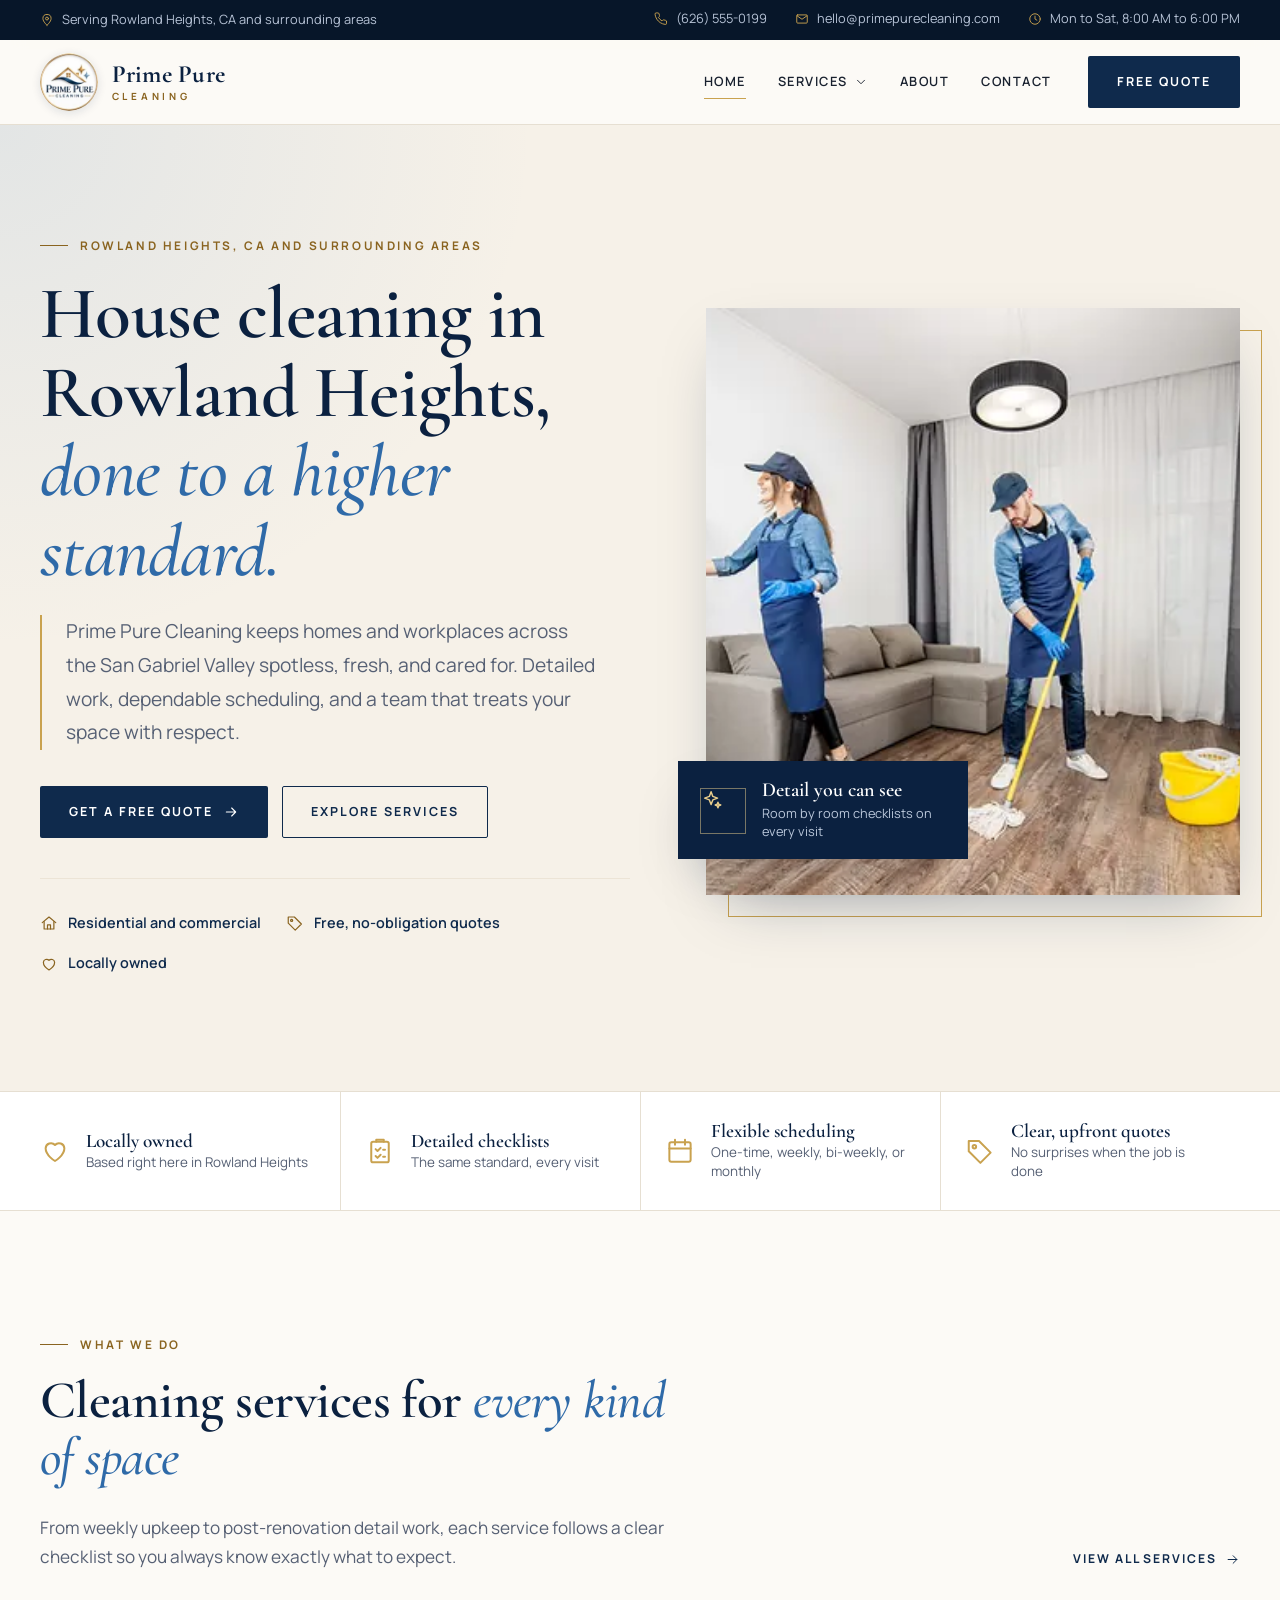
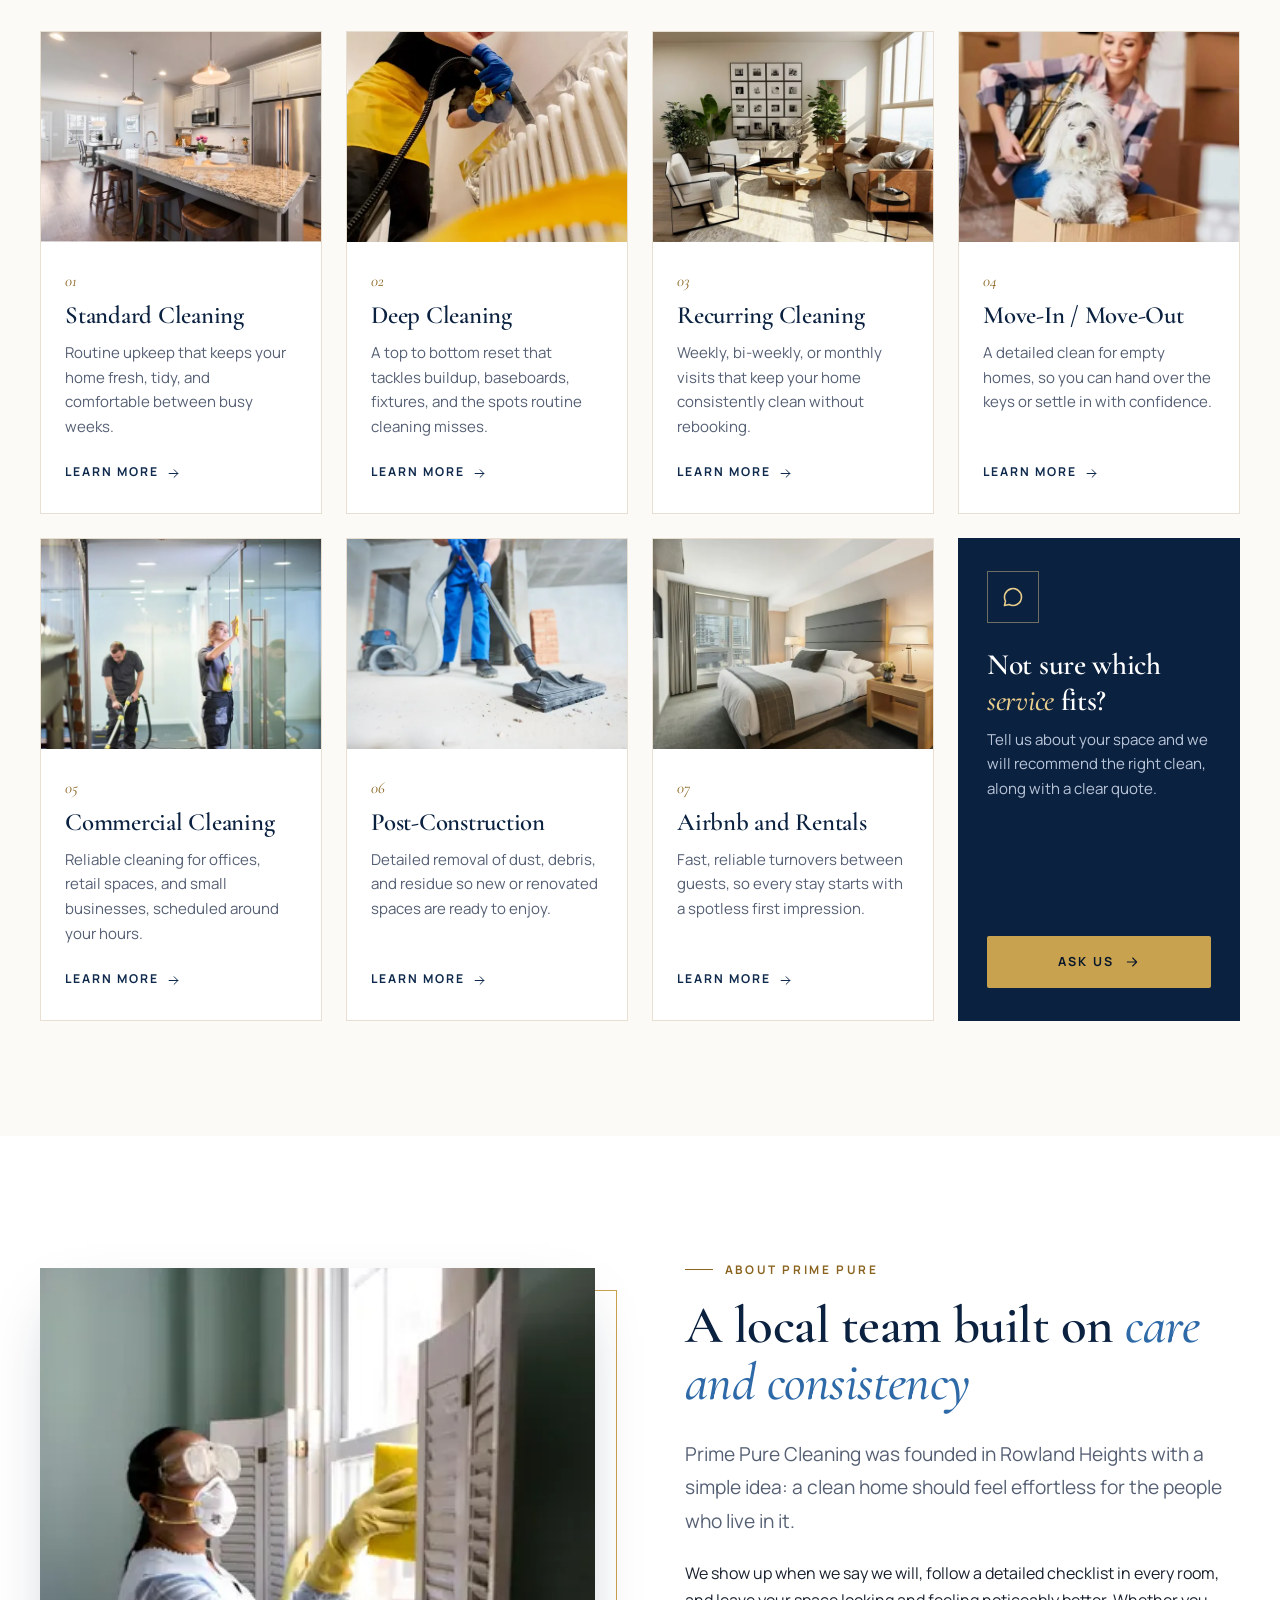
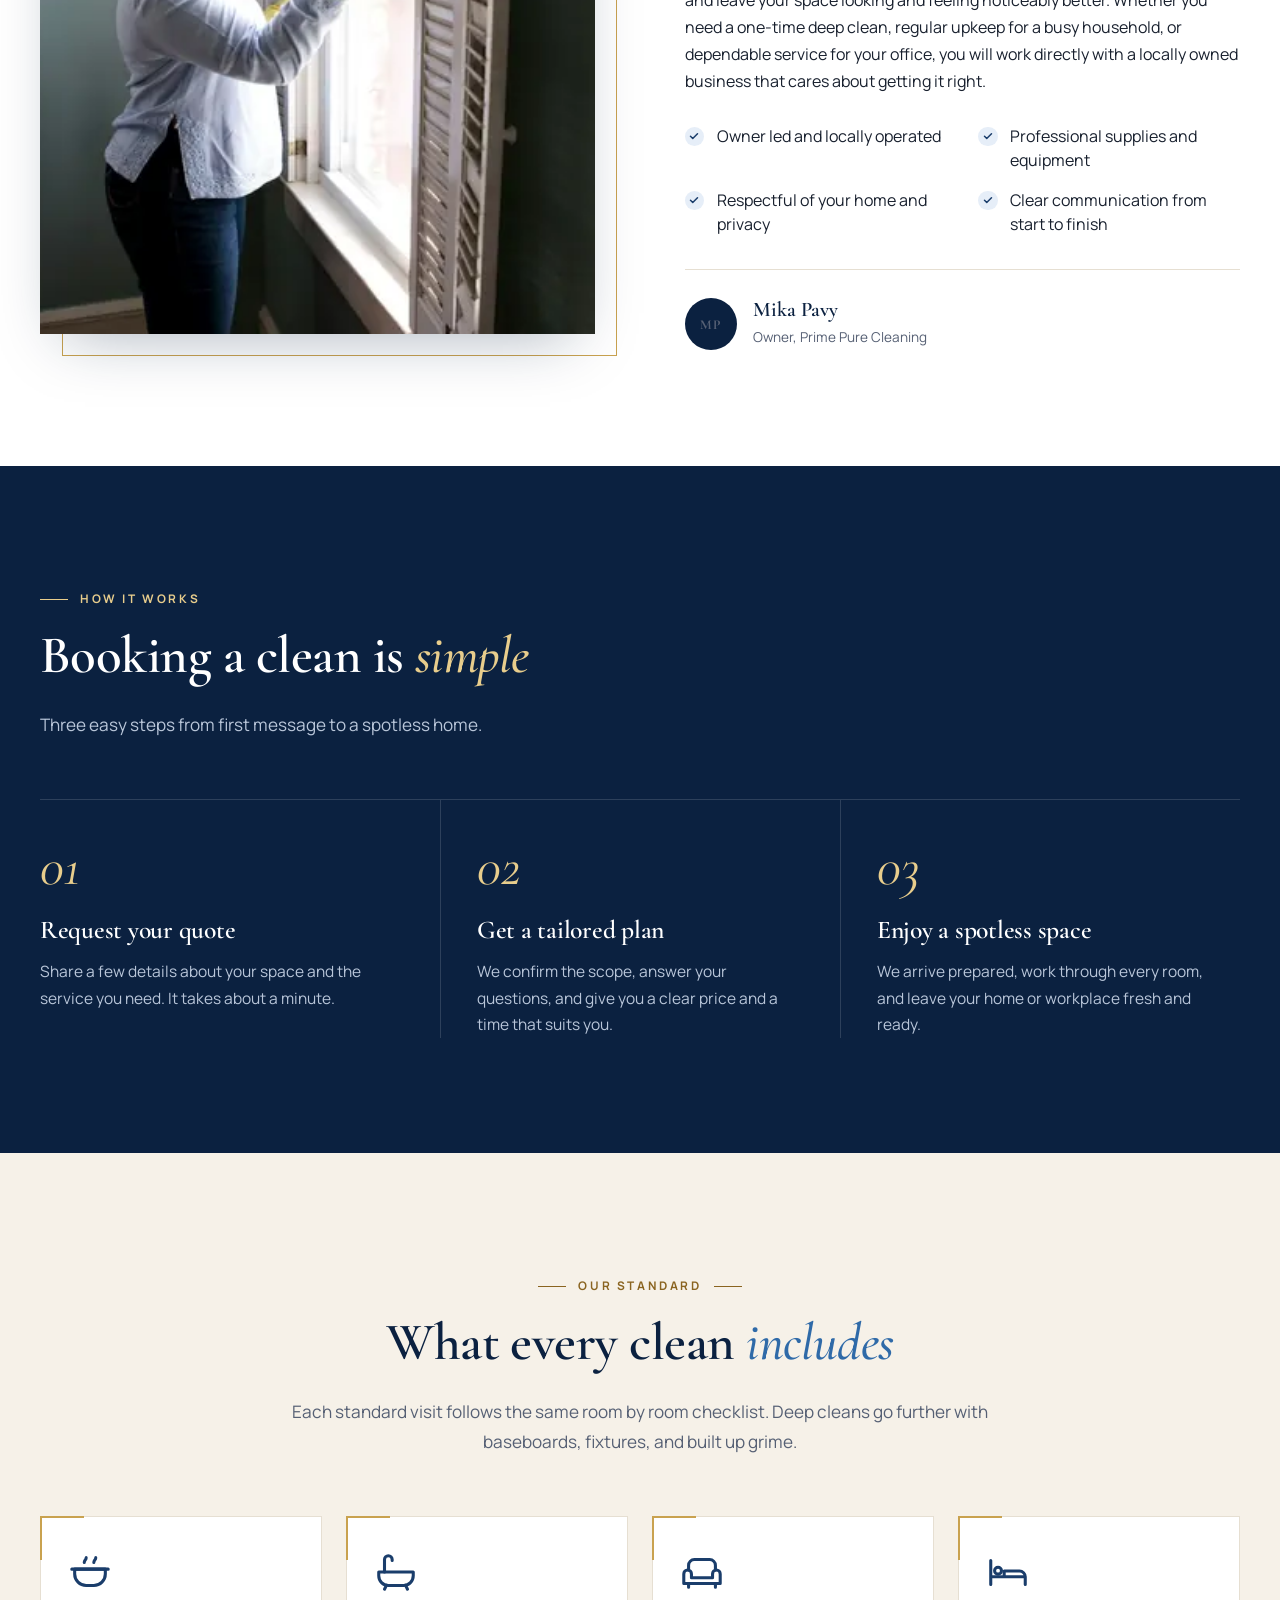
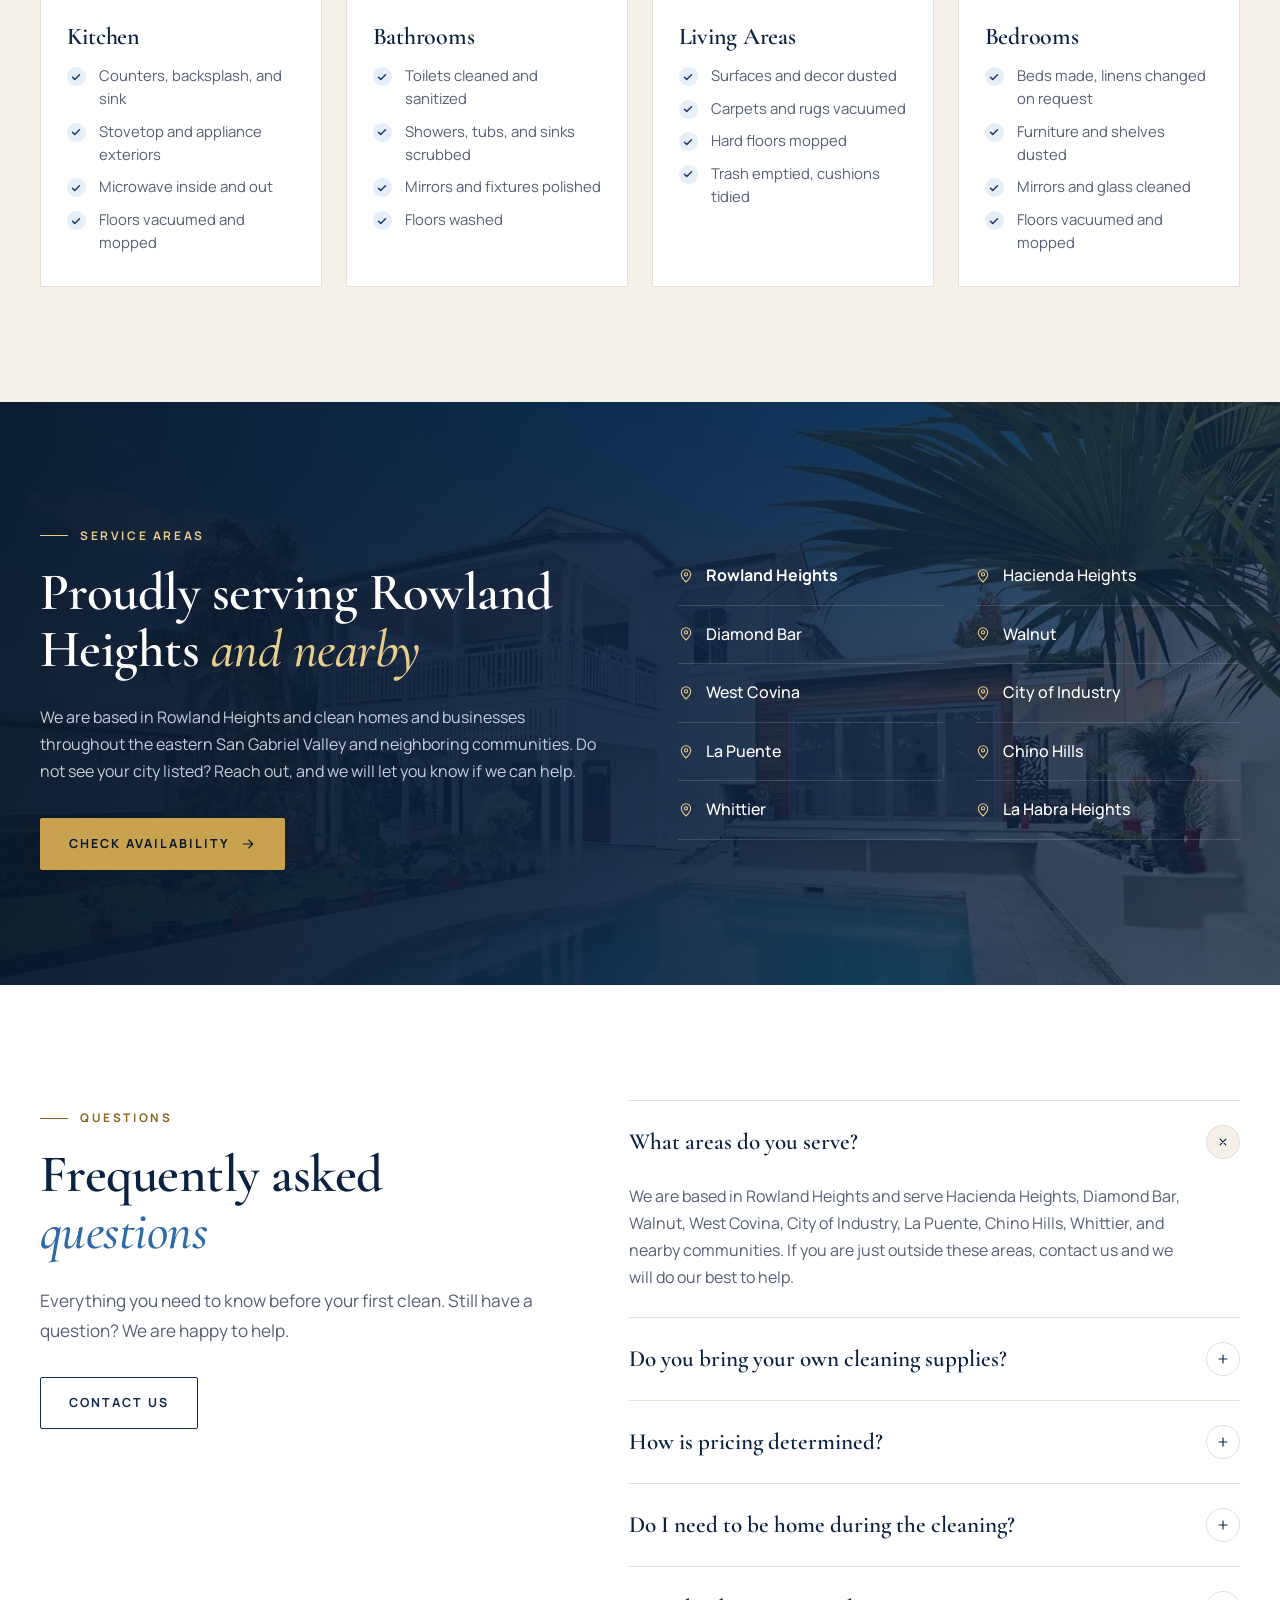
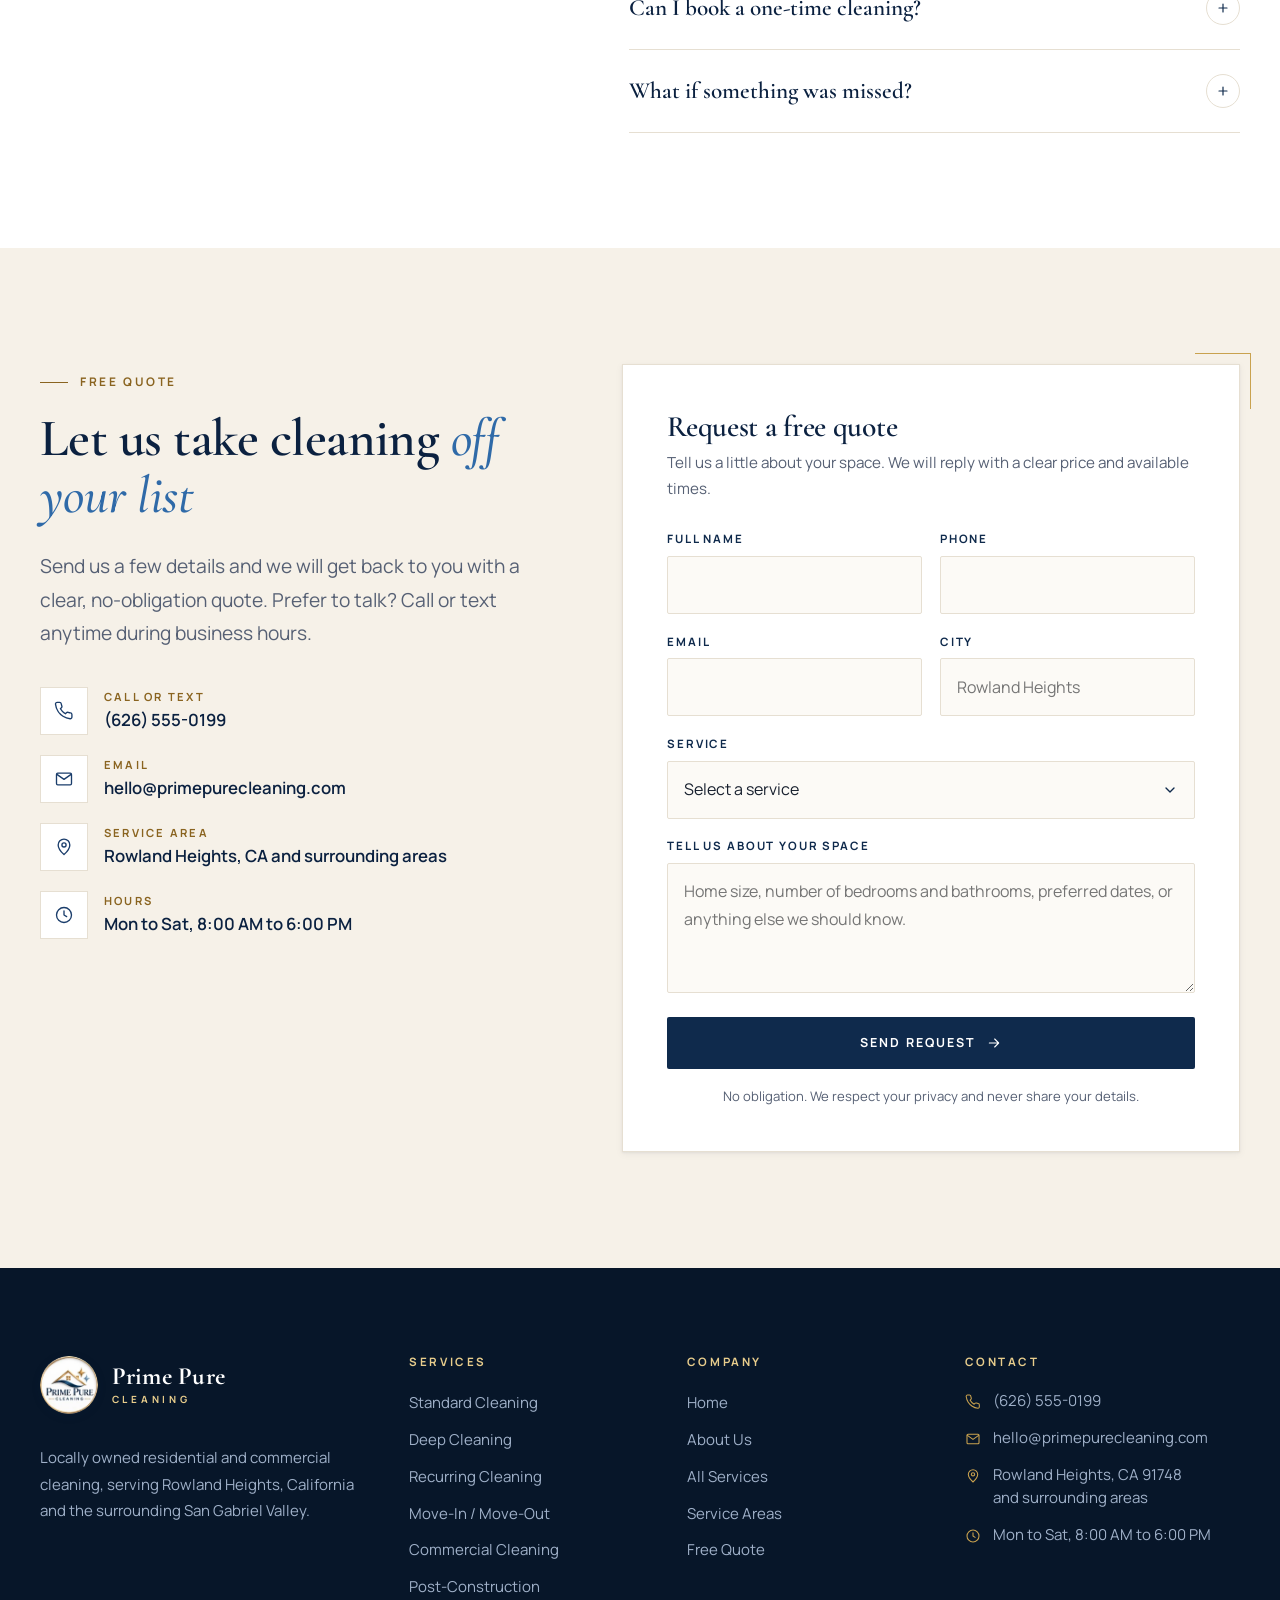
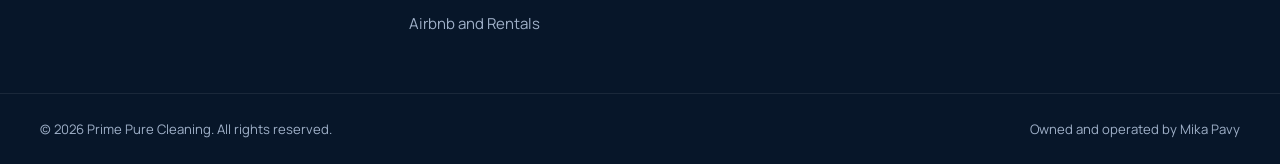
==== index.html @ 5509decd "Prime Pure Cleaning website Co-authored-by: Cursor <cursoragent@cursor.com>" ====
<!doctype html>
<html lang="en-US">
<head>
<meta charset="utf-8">
<meta name="viewport" content="width=device-width, initial-scale=1, viewport-fit=cover">
<title>Prime Pure Cleaning | House Cleaning in Rowland Heights, CA</title>
<meta name="description" content="Professional house and commercial cleaning in Rowland Heights, CA and nearby. Standard, deep, recurring, move-out, post-construction, and Airbnb cleaning. Free quotes.">
<meta name="robots" content="index, follow">
<link rel="canonical" href="https://primepurecleaning.com/">
<meta name="author" content="Prime Pure Cleaning">
<meta name="theme-color" content="#0b2140">
<meta name="format-detection" content="telephone=yes">
<meta name="geo.region" content="US-CA">
<meta name="geo.placename" content="Rowland Heights">
<meta name="geo.position" content="33.9761;-117.9053">
<meta name="ICBM" content="33.9761, -117.9053">
<meta property="og:type" content="website">
<meta property="og:site_name" content="Prime Pure Cleaning">
<meta property="og:locale" content="en_US">
<meta property="og:title" content="Prime Pure Cleaning | House Cleaning in Rowland Heights, CA">
<meta property="og:description" content="Professional house and commercial cleaning in Rowland Heights, CA and nearby. Standard, deep, recurring, move-out, post-construction, and Airbnb cleaning. Free quotes.">
<meta property="og:url" content="https://primepurecleaning.com/">
<meta property="og:image" content="https://primepurecleaning.com/assets/img/og-image.jpg">
<meta property="og:image:width" content="1200">
<meta property="og:image:height" content="630">
<meta property="og:image:alt" content="Prime Pure Cleaning logo, serving Rowland Heights, California">
<meta name="twitter:card" content="summary_large_image">
<meta name="twitter:title" content="Prime Pure Cleaning | House Cleaning in Rowland Heights, CA">
<meta name="twitter:description" content="Professional house and commercial cleaning in Rowland Heights, CA and nearby. Standard, deep, recurring, move-out, post-construction, and Airbnb cleaning. Free quotes.">
<meta name="twitter:image" content="https://primepurecleaning.com/assets/img/og-image.jpg">
<link rel="icon" href="/favicon.ico" sizes="48x48">
<link rel="icon" href="/favicon.svg" type="image/svg+xml">
<link rel="apple-touch-icon" href="/apple-touch-icon.png">
<link rel="manifest" href="/site.webmanifest">
<link rel="preconnect" href="https://fonts.googleapis.com">
<link rel="preconnect" href="https://fonts.gstatic.com" crossorigin>
<link rel="stylesheet" href="https://fonts.googleapis.com/css2?family=Cormorant+Garamond:ital,wght@0,500;0,600;0,700;1,500;1,600&family=Manrope:wght@400;500;600;700&display=swap">
<link rel="stylesheet" href="/assets/css/styles.css?v=1">
<link rel="preload" as="image" type="image/webp" imagesrcset="/assets/img/cleaning-team-living-room-640.webp 640w, /assets/img/cleaning-team-living-room-1024.webp 1024w" imagesizes="(min-width: 1024px) 540px, 100vw">
<script>document.documentElement.classList.add("js")</script>
<script type="application/ld+json">{"@context":"https://schema.org","@type":"LocalBusiness","@id":"https://primepurecleaning.com/#business","name":"Prime Pure Cleaning","description":"Residential and commercial cleaning company serving Rowland Heights, California and the surrounding San Gabriel Valley.","url":"https://primepurecleaning.com/","logo":"https://primepurecleaning.com/assets/img/logo-320.png","image":"https://primepurecleaning.com/assets/img/og-image.jpg","telephone":"+16265550199","email":"hello@primepurecleaning.com","priceRange":"$$","founder":{"@type":"Person","name":"Mika Pavy"},"address":{"@type":"PostalAddress","addressLocality":"Rowland Heights","addressRegion":"CA","postalCode":"91748","addressCountry":"US"},"geo":{"@type":"GeoCoordinates","latitude":33.9761,"longitude":-117.9053},"areaServed":[{"@type":"City","name":"Rowland Heights, CA"},{"@type":"City","name":"Hacienda Heights, CA"},{"@type":"City","name":"Diamond Bar, CA"},{"@type":"City","name":"Walnut, CA"},{"@type":"City","name":"West Covina, CA"},{"@type":"City","name":"City of Industry, CA"},{"@type":"City","name":"La Puente, CA"},{"@type":"City","name":"Chino Hills, CA"},{"@type":"City","name":"Whittier, CA"},{"@type":"City","name":"La Habra Heights, CA"}],"openingHoursSpecification":[{"@type":"OpeningHoursSpecification","dayOfWeek":["Monday","Tuesday","Wednesday","Thursday","Friday","Saturday"],"opens":"08:00","closes":"18:00"}],"hasOfferCatalog":{"@type":"OfferCatalog","name":"Cleaning Services","itemListElement":[{"@type":"Offer","itemOffered":{"@type":"Service","name":"Standard Cleaning","url":"https://primepurecleaning.com/services/standard-cleaning/"}},{"@type":"Offer","itemOffered":{"@type":"Service","name":"Deep Cleaning","url":"https://primepurecleaning.com/services/deep-cleaning/"}},{"@type":"Offer","itemOffered":{"@type":"Service","name":"Recurring Cleaning","url":"https://primepurecleaning.com/services/recurring-cleaning/"}},{"@type":"Offer","itemOffered":{"@type":"Service","name":"Move-In and Move-Out Cleaning","url":"https://primepurecleaning.com/services/move-in-move-out-cleaning/"}},{"@type":"Offer","itemOffered":{"@type":"Service","name":"Commercial Cleaning","url":"https://primepurecleaning.com/services/commercial-cleaning/"}},{"@type":"Offer","itemOffered":{"@type":"Service","name":"Post-Construction Cleaning","url":"https://primepurecleaning.com/services/post-construction-cleaning/"}},{"@type":"Offer","itemOffered":{"@type":"Service","name":"Airbnb and Vacation Rental Cleaning","url":"https://primepurecleaning.com/services/airbnb-vacation-rental-cleaning/"}}]}}</script>
<script type="application/ld+json">{"@context":"https://schema.org","@type":"FAQPage","mainEntity":[{"@type":"Question","name":"What areas do you serve?","acceptedAnswer":{"@type":"Answer","text":"We are based in Rowland Heights and serve Hacienda Heights, Diamond Bar, Walnut, West Covina, City of Industry, La Puente, Chino Hills, Whittier, and nearby communities. If you are just outside these areas, contact us and we will do our best to help."}},{"@type":"Question","name":"Do you bring your own cleaning supplies?","acceptedAnswer":{"@type":"Answer","text":"Yes. We arrive with professional supplies and equipment. If you would like us to use specific products in your home, just let us know."}},{"@type":"Question","name":"How is pricing determined?","acceptedAnswer":{"@type":"Answer","text":"Every space is different, so we quote based on the size of your home or business, its condition, and the service you choose. You will always receive a clear price before any work begins."}},{"@type":"Question","name":"Do I need to be home during the cleaning?","acceptedAnswer":{"@type":"Answer","text":"No. Many clients share a door code, lockbox, or spare key. We confirm when we arrive and let you know as soon as the clean is complete."}},{"@type":"Question","name":"Can I book a one-time cleaning?","acceptedAnswer":{"@type":"Answer","text":"Absolutely. Many clients start with a one-time standard or deep clean, and you can switch to a recurring plan at any time."}},{"@type":"Question","name":"What if something was missed?","acceptedAnswer":{"@type":"Answer","text":"Your satisfaction matters to us. If anything is not right, contact us within 24 hours and we will come back to take care of it."}}]}</script>
<script type="application/ld+json">{"@context":"https://schema.org","@type":"WebSite","name":"Prime Pure Cleaning","url":"https://primepurecleaning.com/"}</script>
</head>
<body>
<a class="skip-link" href="#main">Skip to content</a>
<div class="topbar">
<div class="container">
<span><svg viewBox="0 0 24 24" fill="none" stroke="currentColor" stroke-width="1.6" stroke-linecap="round" stroke-linejoin="round" aria-hidden="true" focusable="false"><path d="M12 21s-7-6.1-7-11.5a7 7 0 0 1 14 0C19 14.9 12 21 12 21z"/><circle cx="12" cy="9.5" r="2.5"/></svg>Serving Rowland Heights, CA and surrounding areas</span>
<ul>
<li><a href="tel:+16265550199"><svg viewBox="0 0 24 24" fill="none" stroke="currentColor" stroke-width="1.6" stroke-linecap="round" stroke-linejoin="round" aria-hidden="true" focusable="false"><path d="M21.5 16.4v2.9a2 2 0 0 1-2.2 2 19.6 19.6 0 0 1-8.5-3 19.3 19.3 0 0 1-6-6A19.6 19.6 0 0 1 1.8 3.8 2 2 0 0 1 3.8 1.6h2.9a2 2 0 0 1 2 1.7c.1.9.4 1.8.7 2.7a2 2 0 0 1-.5 2.1L7.7 9.3a16 16 0 0 0 6 6l1.2-1.2a2 2 0 0 1 2.1-.5c.9.3 1.8.6 2.7.7a2 2 0 0 1 1.8 2.1z"/></svg>(626) 555-0199</a></li>
<li><a href="mailto:hello@primepurecleaning.com"><svg viewBox="0 0 24 24" fill="none" stroke="currentColor" stroke-width="1.6" stroke-linecap="round" stroke-linejoin="round" aria-hidden="true" focusable="false"><rect x="3" y="5" width="18" height="14" rx="1.5"/><path d="M3.5 6.5l8.5 6 8.5-6"/></svg>hello@primepurecleaning.com</a></li>
<li><span><svg viewBox="0 0 24 24" fill="none" stroke="currentColor" stroke-width="1.6" stroke-linecap="round" stroke-linejoin="round" aria-hidden="true" focusable="false"><circle cx="12" cy="12" r="9"/><path d="M12 7v5l3.2 2"/></svg>Mon to Sat, 8:00 AM to 6:00 PM</span></li>
</ul>
</div>
</div>
<header class="site-header">
<div class="container">
<a class="brand" href="/" aria-label="Prime Pure Cleaning home">
<img src="/assets/img/logo-128.webp" width="128" height="128" alt="">
<span class="brand__text"><span class="brand__name">Prime Pure</span><span class="brand__tag">Cleaning</span></span>
</a>
<nav class="nav" aria-label="Main">
<ul class="nav__list">
<li class="nav__item"><a class="nav__link" href="/" aria-current="page">Home</a></li>
<li class="nav__item nav__item--drop">
<a class="nav__link" href="/services/" aria-haspopup="true">Services<svg viewBox="0 0 24 24" fill="none" stroke="currentColor" stroke-width="1.6" stroke-linecap="round" stroke-linejoin="round" aria-hidden="true" focusable="false"><path d="M6 9l6 6 6-6"/></svg></a>
<div class="dropdown">
<a href="/services/standard-cleaning/"><strong>Standard Cleaning</strong><small>Routine upkeep that keeps your home fresh, tidy, and comfortable between busy weeks.</small></a>
<a href="/services/deep-cleaning/"><strong>Deep Cleaning</strong><small>A top to bottom reset that tackles buildup, baseboards, fixtures, and the spots routine cleaning misses.</small></a>
<a href="/services/recurring-cleaning/"><strong>Recurring Cleaning</strong><small>Weekly, bi-weekly, or monthly visits that keep your home consistently clean without rebooking.</small></a>
<a href="/services/move-in-move-out-cleaning/"><strong>Move-In / Move-Out</strong><small>A detailed clean for empty homes, so you can hand over the keys or settle in with confidence.</small></a>
<a href="/services/commercial-cleaning/"><strong>Commercial Cleaning</strong><small>Reliable cleaning for offices, retail spaces, and small businesses, scheduled around your hours.</small></a>
<a href="/services/post-construction-cleaning/"><strong>Post-Construction</strong><small>Detailed removal of dust, debris, and residue so new or renovated spaces are ready to enjoy.</small></a>
<a href="/services/airbnb-vacation-rental-cleaning/"><strong>Airbnb and Rentals</strong><small>Fast, reliable turnovers between guests, so every stay starts with a spotless first impression.</small></a>
<a class="dropdown__all text-link" href="/services/"><span>View all services</span><svg viewBox="0 0 24 24" fill="none" stroke="currentColor" stroke-width="1.6" stroke-linecap="round" stroke-linejoin="round" aria-hidden="true" focusable="false"><path d="M5 12h14M13 6l6 6-6 6"/></svg></a>
</div>
</li>
<li class="nav__item"><a class="nav__link" href="/about/">About</a></li>
<li class="nav__item"><a class="nav__link" href="/contact/">Contact</a></li>
</ul>
<a class="btn btn--primary" href="/contact/">Free Quote</a>
</nav>
<button class="nav-toggle" type="button" aria-label="Open menu" aria-expanded="false" aria-controls="drawer"><svg viewBox="0 0 24 24" fill="none" stroke="currentColor" stroke-width="1.6" stroke-linecap="round" stroke-linejoin="round" aria-hidden="true" focusable="false"><path d="M3.5 7h17M3.5 12h17M3.5 17h11"/></svg></button>
</div>
</header>
<div class="drawer" id="drawer" aria-hidden="true">
<div class="drawer__scrim" data-close></div>
<div class="drawer__panel" role="dialog" aria-modal="true" aria-label="Menu">
<div class="drawer__head">
<a class="brand" href="/" aria-label="Prime Pure Cleaning home">
<img src="/assets/img/logo-128.webp" width="128" height="128" alt="">
<span class="brand__text"><span class="brand__name">Prime Pure</span><span class="brand__tag">Cleaning</span></span>
</a>
<button class="nav-toggle drawer__close" type="button" aria-label="Close menu" data-close style="display:inline-flex"><svg viewBox="0 0 24 24" fill="none" stroke="currentColor" stroke-width="1.6" stroke-linecap="round" stroke-linejoin="round" aria-hidden="true" focusable="false"><path d="M6 6l12 12M18 6L6 18"/></svg></button>
</div>
<nav class="drawer__nav" aria-label="Mobile">
<a href="/">Home</a>
<span class="drawer__label">Services</span>
<div class="drawer__services">
<a href="/services/standard-cleaning/">Standard Cleaning<svg viewBox="0 0 24 24" fill="none" stroke="currentColor" stroke-width="1.6" stroke-linecap="round" stroke-linejoin="round" aria-hidden="true" focusable="false"><path d="M9 6l6 6-6 6"/></svg></a>
<a href="/services/deep-cleaning/">Deep Cleaning<svg viewBox="0 0 24 24" fill="none" stroke="currentColor" stroke-width="1.6" stroke-linecap="round" stroke-linejoin="round" aria-hidden="true" focusable="false"><path d="M9 6l6 6-6 6"/></svg></a>
<a href="/services/recurring-cleaning/">Recurring Cleaning<svg viewBox="0 0 24 24" fill="none" stroke="currentColor" stroke-width="1.6" stroke-linecap="round" stroke-linejoin="round" aria-hidden="true" focusable="false"><path d="M9 6l6 6-6 6"/></svg></a>
<a href="/services/move-in-move-out-cleaning/">Move-In / Move-Out<svg viewBox="0 0 24 24" fill="none" stroke="currentColor" stroke-width="1.6" stroke-linecap="round" stroke-linejoin="round" aria-hidden="true" focusable="false"><path d="M9 6l6 6-6 6"/></svg></a>
<a href="/services/commercial-cleaning/">Commercial Cleaning<svg viewBox="0 0 24 24" fill="none" stroke="currentColor" stroke-width="1.6" stroke-linecap="round" stroke-linejoin="round" aria-hidden="true" focusable="false"><path d="M9 6l6 6-6 6"/></svg></a>
<a href="/services/post-construction-cleaning/">Post-Construction<svg viewBox="0 0 24 24" fill="none" stroke="currentColor" stroke-width="1.6" stroke-linecap="round" stroke-linejoin="round" aria-hidden="true" focusable="false"><path d="M9 6l6 6-6 6"/></svg></a>
<a href="/services/airbnb-vacation-rental-cleaning/">Airbnb and Rentals<svg viewBox="0 0 24 24" fill="none" stroke="currentColor" stroke-width="1.6" stroke-linecap="round" stroke-linejoin="round" aria-hidden="true" focusable="false"><path d="M9 6l6 6-6 6"/></svg></a>
<a href="/services/">All services<svg viewBox="0 0 24 24" fill="none" stroke="currentColor" stroke-width="1.6" stroke-linecap="round" stroke-linejoin="round" aria-hidden="true" focusable="false"><path d="M9 6l6 6-6 6"/></svg></a>
</div>
<a href="/about/">About</a>
<a href="/contact/">Contact</a>
</nav>
<div class="drawer__foot">
<a class="btn btn--primary btn--block" href="/contact/">Get a Free Quote</a>
<a class="btn btn--outline btn--block" href="tel:+16265550199"><svg viewBox="0 0 24 24" fill="none" stroke="currentColor" stroke-width="1.6" stroke-linecap="round" stroke-linejoin="round" aria-hidden="true" focusable="false"><path d="M21.5 16.4v2.9a2 2 0 0 1-2.2 2 19.6 19.6 0 0 1-8.5-3 19.3 19.3 0 0 1-6-6A19.6 19.6 0 0 1 1.8 3.8 2 2 0 0 1 3.8 1.6h2.9a2 2 0 0 1 2 1.7c.1.9.4 1.8.7 2.7a2 2 0 0 1-.5 2.1L7.7 9.3a16 16 0 0 0 6 6l1.2-1.2a2 2 0 0 1 2.1-.5c.9.3 1.8.6 2.7.7a2 2 0 0 1 1.8 2.1z"/></svg>Call (626) 555-0199</a>
</div>
</div>
</div>
<main id="main">
<section class="hero">
<div class="container">
<div>
<span class="eyebrow">Rowland Heights, CA and Surrounding Areas</span>
<h1>House cleaning in Rowland Heights, <em>done to a higher standard.</em></h1>
<p class="lead">Prime Pure Cleaning keeps homes and workplaces across the San Gabriel Valley spotless, fresh, and cared for. Detailed work, dependable scheduling, and a team that treats your space with respect.</p>
<div class="btn-row">
<a class="btn btn--primary" href="#quote">Get a Free Quote<svg viewBox="0 0 24 24" fill="none" stroke="currentColor" stroke-width="1.6" stroke-linecap="round" stroke-linejoin="round" aria-hidden="true" focusable="false"><path d="M5 12h14M13 6l6 6-6 6"/></svg></a>
<a class="btn btn--outline" href="/services/">Explore Services</a>
</div>
<ul class="hero__meta">
<li><svg viewBox="0 0 24 24" fill="none" stroke="currentColor" stroke-width="1.6" stroke-linecap="round" stroke-linejoin="round" aria-hidden="true" focusable="false"><path d="M3 11.5L12 4l9 7.5"/><path d="M5.5 10v10h13V10"/><path d="M10 20v-5.5h4V20"/></svg>Residential and commercial</li>
<li><svg viewBox="0 0 24 24" fill="none" stroke="currentColor" stroke-width="1.6" stroke-linecap="round" stroke-linejoin="round" aria-hidden="true" focusable="false"><path d="M3 12.2V4h8.2l9.3 9.3-8.2 8.2z"/><circle cx="7.5" cy="8.5" r="1.4"/></svg>Free, no-obligation quotes</li>
<li><svg viewBox="0 0 24 24" fill="none" stroke="currentColor" stroke-width="1.6" stroke-linecap="round" stroke-linejoin="round" aria-hidden="true" focusable="false"><path d="M12 20s-7.5-4.4-7.5-10.2A4.3 4.3 0 0 1 12 7.2a4.3 4.3 0 0 1 7.5 2.6C19.5 15.6 12 20 12 20z"/></svg>Locally owned</li>
</ul>
</div>
<div class="hero__media framed">
<div class="framed__img"><img src="/assets/img/cleaning-team-living-room-640.webp" srcset="/assets/img/cleaning-team-living-room-640.webp 640w, /assets/img/cleaning-team-living-room-1024.webp 1024w" sizes="(min-width: 1024px) 540px, 100vw" width="1024" height="574" alt="Two Prime Pure cleaners dusting shelves and mopping the floor of a bright living room" fetchpriority="high" decoding="async"></div>
<div class="hero__badge">
<span class="hero__badge-icon"><svg viewBox="0 0 24 24" fill="none" stroke="currentColor" stroke-width="1.6" stroke-linecap="round" stroke-linejoin="round" aria-hidden="true" focusable="false"><path d="M11 3l1.9 5.1L18 10l-5.1 1.9L11 17l-1.9-5.1L4 10l5.1-1.9z"/><path d="M18.5 14.5l.8 2.2 2.2.8-2.2.8-.8 2.2-.8-2.2-2.2-.8 2.2-.8z"/></svg></span>
<div><strong>Detail you can see</strong><span>Room by room checklists on every visit</span></div>
</div>
</div>
</div>
</section>

<section class="trust" aria-label="Why clients choose us">
<div class="container">
<ul>
<li><svg viewBox="0 0 24 24" fill="none" stroke="currentColor" stroke-width="1.6" stroke-linecap="round" stroke-linejoin="round" aria-hidden="true" focusable="false"><path d="M12 20s-7.5-4.4-7.5-10.2A4.3 4.3 0 0 1 12 7.2a4.3 4.3 0 0 1 7.5 2.6C19.5 15.6 12 20 12 20z"/></svg><div><strong>Locally owned</strong><span>Based right here in Rowland Heights</span></div></li>
<li><svg viewBox="0 0 24 24" fill="none" stroke="currentColor" stroke-width="1.6" stroke-linecap="round" stroke-linejoin="round" aria-hidden="true" focusable="false"><rect x="5" y="4.5" width="14" height="16.5" rx="1.5"/><path d="M9 4.5V3h6v1.5"/><path d="M8.5 10.5l1.5 1.5 2.5-2.5M14.5 11h1.5M8.5 16l1.5 1.5 2.5-2.5M14.5 16.5h1.5"/></svg><div><strong>Detailed checklists</strong><span>The same standard, every visit</span></div></li>
<li><svg viewBox="0 0 24 24" fill="none" stroke="currentColor" stroke-width="1.6" stroke-linecap="round" stroke-linejoin="round" aria-hidden="true" focusable="false"><rect x="3.5" y="5" width="17" height="15.5" rx="1.5"/><path d="M3.5 10h17M8 3v4M16 3v4"/></svg><div><strong>Flexible scheduling</strong><span>One-time, weekly, bi-weekly, or monthly</span></div></li>
<li><svg viewBox="0 0 24 24" fill="none" stroke="currentColor" stroke-width="1.6" stroke-linecap="round" stroke-linejoin="round" aria-hidden="true" focusable="false"><path d="M3 12.2V4h8.2l9.3 9.3-8.2 8.2z"/><circle cx="7.5" cy="8.5" r="1.4"/></svg><div><strong>Clear, upfront quotes</strong><span>No surprises when the job is done</span></div></li>
</ul>
</div>
</section>

<section class="section" aria-labelledby="services-title">
<div class="container">
<div class="section-head section-head--split reveal">
<div>
<span class="eyebrow">What We Do</span>
<h2 id="services-title">Cleaning services for <em>every kind of space</em></h2>
<p>From weekly upkeep to post-renovation detail work, each service follows a clear checklist so you always know exactly what to expect.</p>
</div>
<a class="text-link" href="/services/"><span>View all services</span><svg viewBox="0 0 24 24" fill="none" stroke="currentColor" stroke-width="1.6" stroke-linecap="round" stroke-linejoin="round" aria-hidden="true" focusable="false"><path d="M5 12h14M13 6l6 6-6 6"/></svg></a>
</div>
<div class="cards">
<article class="card reveal">
<div class="card__media"><img src="/assets/img/standard-kitchen-640.webp" srcset="/assets/img/standard-kitchen-640.webp 640w, /assets/img/standard-kitchen-1080.webp 1080w" sizes="(min-width: 1180px) 290px, (min-width: 768px) 50vw, 100vw" width="1080" height="720" alt="Bright, freshly cleaned kitchen with a polished granite island" loading="lazy" decoding="async"></div>
<div class="card__body">
<span class="card__num">01</span>
<h3><a href="/services/standard-cleaning/">Standard Cleaning</a></h3>
<p>Routine upkeep that keeps your home fresh, tidy, and comfortable between busy weeks.</p>
<span class="text-link"><span>Learn more</span><svg viewBox="0 0 24 24" fill="none" stroke="currentColor" stroke-width="1.6" stroke-linecap="round" stroke-linejoin="round" aria-hidden="true" focusable="false"><path d="M5 12h14M13 6l6 6-6 6"/></svg></span>
</div>
</article>
<article class="card reveal">
<div class="card__media"><img src="/assets/img/deep-clean-steam-640.webp" srcset="/assets/img/deep-clean-steam-640.webp 640w, /assets/img/deep-clean-steam-1200.webp 1200w" sizes="(min-width: 1180px) 290px, (min-width: 768px) 50vw, 100vw" width="1200" height="717" alt="Cleaner steam cleaning a radiator to remove built up dust" loading="lazy" decoding="async"></div>
<div class="card__body">
<span class="card__num">02</span>
<h3><a href="/services/deep-cleaning/">Deep Cleaning</a></h3>
<p>A top to bottom reset that tackles buildup, baseboards, fixtures, and the spots routine cleaning misses.</p>
<span class="text-link"><span>Learn more</span><svg viewBox="0 0 24 24" fill="none" stroke="currentColor" stroke-width="1.6" stroke-linecap="round" stroke-linejoin="round" aria-hidden="true" focusable="false"><path d="M5 12h14M13 6l6 6-6 6"/></svg></span>
</div>
</article>
<article class="card reveal">
<div class="card__media"><img src="/assets/img/living-room-bright-640.webp" srcset="/assets/img/living-room-bright-640.webp 640w, /assets/img/living-room-bright-1200.webp 1200w" sizes="(min-width: 1180px) 290px, (min-width: 768px) 50vw, 100vw" width="1200" height="900" alt="Bright, tidy living room in a well kept home" loading="lazy" decoding="async"></div>
<div class="card__body">
<span class="card__num">03</span>
<h3><a href="/services/recurring-cleaning/">Recurring Cleaning</a></h3>
<p>Weekly, bi-weekly, or monthly visits that keep your home consistently clean without rebooking.</p>
<span class="text-link"><span>Learn more</span><svg viewBox="0 0 24 24" fill="none" stroke="currentColor" stroke-width="1.6" stroke-linecap="round" stroke-linejoin="round" aria-hidden="true" focusable="false"><path d="M5 12h14M13 6l6 6-6 6"/></svg></span>
</div>
</article>
<article class="card reveal">
<div class="card__media"><img src="/assets/img/move-in-boxes-600.webp" srcset="/assets/img/move-in-boxes-600.webp 600w" sizes="(min-width: 1180px) 290px, (min-width: 768px) 50vw, 100vw" width="600" height="600" alt="Woman unpacking moving boxes with her dog in a new home" loading="lazy" decoding="async"></div>
<div class="card__body">
<span class="card__num">04</span>
<h3><a href="/services/move-in-move-out-cleaning/">Move-In / Move-Out</a></h3>
<p>A detailed clean for empty homes, so you can hand over the keys or settle in with confidence.</p>
<span class="text-link"><span>Learn more</span><svg viewBox="0 0 24 24" fill="none" stroke="currentColor" stroke-width="1.6" stroke-linecap="round" stroke-linejoin="round" aria-hidden="true" focusable="false"><path d="M5 12h14M13 6l6 6-6 6"/></svg></span>
</div>
</article>
<article class="card reveal">
<div class="card__media"><img src="/assets/img/office-cleaning-crew-640.webp" srcset="/assets/img/office-cleaning-crew-640.webp 640w, /assets/img/office-cleaning-crew-1080.webp 1080w" sizes="(min-width: 1180px) 290px, (min-width: 768px) 50vw, 100vw" width="1080" height="720" alt="Commercial cleaning team vacuuming and wiping glass in an office" loading="lazy" decoding="async"></div>
<div class="card__body">
<span class="card__num">05</span>
<h3><a href="/services/commercial-cleaning/">Commercial Cleaning</a></h3>
<p>Reliable cleaning for offices, retail spaces, and small businesses, scheduled around your hours.</p>
<span class="text-link"><span>Learn more</span><svg viewBox="0 0 24 24" fill="none" stroke="currentColor" stroke-width="1.6" stroke-linecap="round" stroke-linejoin="round" aria-hidden="true" focusable="false"><path d="M5 12h14M13 6l6 6-6 6"/></svg></span>
</div>
</article>
<article class="card reveal">
<div class="card__media"><img src="/assets/img/construction-vacuum-640.webp" srcset="/assets/img/construction-vacuum-640.webp 640w, /assets/img/construction-vacuum-1000.webp 1000w" sizes="(min-width: 1180px) 290px, (min-width: 768px) 50vw, 100vw" width="1000" height="668" alt="Cleaner vacuuming construction dust and debris from a concrete floor" loading="lazy" decoding="async"></div>
<div class="card__body">
<span class="card__num">06</span>
<h3><a href="/services/post-construction-cleaning/">Post-Construction</a></h3>
<p>Detailed removal of dust, debris, and residue so new or renovated spaces are ready to enjoy.</p>
<span class="text-link"><span>Learn more</span><svg viewBox="0 0 24 24" fill="none" stroke="currentColor" stroke-width="1.6" stroke-linecap="round" stroke-linejoin="round" aria-hidden="true" focusable="false"><path d="M5 12h14M13 6l6 6-6 6"/></svg></span>
</div>
</article>
<article class="card reveal">
<div class="card__media"><img src="/assets/img/rental-bedroom-640.webp" srcset="/assets/img/rental-bedroom-640.webp 640w, /assets/img/rental-bedroom-1200.webp 1200w" sizes="(min-width: 1180px) 290px, (min-width: 768px) 50vw, 100vw" width="1200" height="800" alt="Hotel style bed with crisp white linens in a vacation rental" loading="lazy" decoding="async"></div>
<div class="card__body">
<span class="card__num">07</span>
<h3><a href="/services/airbnb-vacation-rental-cleaning/">Airbnb and Rentals</a></h3>
<p>Fast, reliable turnovers between guests, so every stay starts with a spotless first impression.</p>
<span class="text-link"><span>Learn more</span><svg viewBox="0 0 24 24" fill="none" stroke="currentColor" stroke-width="1.6" stroke-linecap="round" stroke-linejoin="round" aria-hidden="true" focusable="false"><path d="M5 12h14M13 6l6 6-6 6"/></svg></span>
</div>
</article>
<article class="card card--cta reveal">
<div>
<span class="card__mark"><svg viewBox="0 0 24 24" fill="none" stroke="currentColor" stroke-width="1.6" stroke-linecap="round" stroke-linejoin="round" aria-hidden="true" focusable="false"><path d="M20.5 12a8.5 8.5 0 0 1-12.4 7.5L3.5 20.5l1-4.4A8.5 8.5 0 1 1 20.5 12z"/></svg></span>
<h3>Not sure which <em>service</em> fits?</h3>
<p>Tell us about your space and we will recommend the right clean, along with a clear quote.</p>
</div>
<a class="btn btn--gold" href="/contact/">Ask Us<svg viewBox="0 0 24 24" fill="none" stroke="currentColor" stroke-width="1.6" stroke-linecap="round" stroke-linejoin="round" aria-hidden="true" focusable="false"><path d="M5 12h14M13 6l6 6-6 6"/></svg></a>
</article>
</div>
</div>
</section>

<section class="section section--white" aria-labelledby="about-title">
<div class="container split">
<div class="split__media framed reveal">
<div class="framed__img"><img src="/assets/img/window-cleaning-640.webp" srcset="/assets/img/window-cleaning-640.webp 640w, /assets/img/window-cleaning-1200.webp 1200w" sizes="(min-width: 1024px) 560px, 100vw" width="1200" height="800" alt="Professional cleaner in a mask wiping down a window frame" loading="lazy" decoding="async"></div>
</div>
<div class="reveal">
<span class="eyebrow">About Prime Pure</span>
<h2 id="about-title">A local team built on <em>care and consistency</em></h2>
<p class="lead">Prime Pure Cleaning was founded in Rowland Heights with a simple idea: a clean home should feel effortless for the people who live in it.</p>
<p>We show up when we say we will, follow a detailed checklist in every room, and leave your space looking and feeling noticeably better. Whether you need a one-time deep clean, regular upkeep for a busy household, or dependable service for your office, you will work directly with a locally owned business that cares about getting it right.</p>
<ul class="checklist checklist--2" style="margin-top:1.75rem">
<li>Owner led and locally operated</li>
<li>Professional supplies and equipment</li>
<li>Respectful of your home and privacy</li>
<li>Clear communication from start to finish</li>
</ul>
<div class="signature">
<span class="signature__mark">MP</span>
<div><strong>Mika Pavy</strong><span>Owner, Prime Pure Cleaning</span></div>
</div>
</div>
</div>
</section>

<section class="section section--navy" aria-labelledby="process-title">
<div class="container">
<div class="section-head reveal">
<span class="eyebrow">How It Works</span>
<h2 id="process-title">Booking a clean is <em>simple</em></h2>
<p>Three easy steps from first message to a spotless home.</p>
</div>
<div class="steps">
<div class="step reveal"><div class="step__num">01</div><h3>Request your quote</h3><p>Share a few details about your space and the service you need. It takes about a minute.</p></div>
<div class="step reveal"><div class="step__num">02</div><h3>Get a tailored plan</h3><p>We confirm the scope, answer your questions, and give you a clear price and a time that suits you.</p></div>
<div class="step reveal"><div class="step__num">03</div><h3>Enjoy a spotless space</h3><p>We arrive prepared, work through every room, and leave your home or workplace fresh and ready.</p></div>
</div>
</div>
</section>

<section class="section section--cream" aria-labelledby="standard-title">
<div class="container">
<div class="section-head section-head--center reveal">
<span class="eyebrow">Our Standard</span>
<h2 id="standard-title">What every clean <em>includes</em></h2>
<p>Each standard visit follows the same room by room checklist. Deep cleans go further with baseboards, fixtures, and built up grime.</p>
</div>
<div class="rooms">
<div class="room reveal"><svg class="room__icon" viewBox="0 0 24 24" fill="none" stroke="currentColor" stroke-width="1.6" stroke-linecap="round" stroke-linejoin="round" aria-hidden="true" focusable="false"><path d="M4 10.5h16v2.5a6 6 0 0 1-6 6h-4a6 6 0 0 1-6-6z"/><path d="M2.5 10.5h19M9 7c0-1.2 1-1.3 1-2.5M14 7c0-1.2 1-1.3 1-2.5"/></svg><h3>Kitchen</h3><ul class="checklist"><li>Counters, backsplash, and sink</li><li>Stovetop and appliance exteriors</li><li>Microwave inside and out</li><li>Floors vacuumed and mopped</li></ul></div>
<div class="room reveal"><svg class="room__icon" viewBox="0 0 24 24" fill="none" stroke="currentColor" stroke-width="1.6" stroke-linecap="round" stroke-linejoin="round" aria-hidden="true" focusable="false"><path d="M3 12h18v2a5 5 0 0 1-5 5H8a5 5 0 0 1-5-5z"/><path d="M6 12V5.5a2 2 0 0 1 4 0V6"/><path d="M7 19l-1 2M17 19l1 2"/></svg><h3>Bathrooms</h3><ul class="checklist"><li>Toilets cleaned and sanitized</li><li>Showers, tubs, and sinks scrubbed</li><li>Mirrors and fixtures polished</li><li>Floors washed</li></ul></div>
<div class="room reveal"><svg class="room__icon" viewBox="0 0 24 24" fill="none" stroke="currentColor" stroke-width="1.6" stroke-linecap="round" stroke-linejoin="round" aria-hidden="true" focusable="false"><path d="M5 11V8.5a3 3 0 0 1 3-3h8a3 3 0 0 1 3 3V11"/><path d="M2.5 13a2 2 0 0 1 4 0v2h11v-2a2 2 0 0 1 4 0v5h-19z"/><path d="M5 18v2M19 18v2"/></svg><h3>Living Areas</h3><ul class="checklist"><li>Surfaces and decor dusted</li><li>Carpets and rugs vacuumed</li><li>Hard floors mopped</li><li>Trash emptied, cushions tidied</li></ul></div>
<div class="room reveal"><svg class="room__icon" viewBox="0 0 24 24" fill="none" stroke="currentColor" stroke-width="1.6" stroke-linecap="round" stroke-linejoin="round" aria-hidden="true" focusable="false"><path d="M3 18.5V6M3 14.5h18v4M21 18.5v-4a3 3 0 0 0-3-3h-8v3"/><circle cx="6.8" cy="11.3" r="1.8"/></svg><h3>Bedrooms</h3><ul class="checklist"><li>Beds made, linens changed on request</li><li>Furniture and shelves dusted</li><li>Mirrors and glass cleaned</li><li>Floors vacuumed and mopped</li></ul></div>
</div>
</div>
</section>

<section class="areas section" id="areas" aria-labelledby="areas-title">
<div class="areas__bg"><img src="/assets/img/socal-home-640.webp" srcset="/assets/img/socal-home-640.webp 640w, /assets/img/socal-home-1200.webp 1200w" sizes="100vw" width="1200" height="800" alt="" loading="lazy" decoding="async"></div>
<div class="container">
<div class="reveal on-dark">
<span class="eyebrow">Service Areas</span>
<h2 id="areas-title">Proudly serving Rowland Heights <em>and nearby</em></h2>
<p>We are based in Rowland Heights and clean homes and businesses throughout the eastern San Gabriel Valley and neighboring communities. Do not see your city listed? Reach out, and we will let you know if we can help.</p>
<div class="btn-row" style="margin-top:2rem"><a class="btn btn--gold" href="/contact/">Check Availability<svg viewBox="0 0 24 24" fill="none" stroke="currentColor" stroke-width="1.6" stroke-linecap="round" stroke-linejoin="round" aria-hidden="true" focusable="false"><path d="M5 12h14M13 6l6 6-6 6"/></svg></a></div>
</div>
<ul class="area-list reveal">
<li class="is-primary"><svg viewBox="0 0 24 24" fill="none" stroke="currentColor" stroke-width="1.6" stroke-linecap="round" stroke-linejoin="round" aria-hidden="true" focusable="false"><path d="M12 21s-7-6.1-7-11.5a7 7 0 0 1 14 0C19 14.9 12 21 12 21z"/><circle cx="12" cy="9.5" r="2.5"/></svg>Rowland Heights</li>
<li><svg viewBox="0 0 24 24" fill="none" stroke="currentColor" stroke-width="1.6" stroke-linecap="round" stroke-linejoin="round" aria-hidden="true" focusable="false"><path d="M12 21s-7-6.1-7-11.5a7 7 0 0 1 14 0C19 14.9 12 21 12 21z"/><circle cx="12" cy="9.5" r="2.5"/></svg>Hacienda Heights</li>
<li><svg viewBox="0 0 24 24" fill="none" stroke="currentColor" stroke-width="1.6" stroke-linecap="round" stroke-linejoin="round" aria-hidden="true" focusable="false"><path d="M12 21s-7-6.1-7-11.5a7 7 0 0 1 14 0C19 14.9 12 21 12 21z"/><circle cx="12" cy="9.5" r="2.5"/></svg>Diamond Bar</li>
<li><svg viewBox="0 0 24 24" fill="none" stroke="currentColor" stroke-width="1.6" stroke-linecap="round" stroke-linejoin="round" aria-hidden="true" focusable="false"><path d="M12 21s-7-6.1-7-11.5a7 7 0 0 1 14 0C19 14.9 12 21 12 21z"/><circle cx="12" cy="9.5" r="2.5"/></svg>Walnut</li>
<li><svg viewBox="0 0 24 24" fill="none" stroke="currentColor" stroke-width="1.6" stroke-linecap="round" stroke-linejoin="round" aria-hidden="true" focusable="false"><path d="M12 21s-7-6.1-7-11.5a7 7 0 0 1 14 0C19 14.9 12 21 12 21z"/><circle cx="12" cy="9.5" r="2.5"/></svg>West Covina</li>
<li><svg viewBox="0 0 24 24" fill="none" stroke="currentColor" stroke-width="1.6" stroke-linecap="round" stroke-linejoin="round" aria-hidden="true" focusable="false"><path d="M12 21s-7-6.1-7-11.5a7 7 0 0 1 14 0C19 14.9 12 21 12 21z"/><circle cx="12" cy="9.5" r="2.5"/></svg>City of Industry</li>
<li><svg viewBox="0 0 24 24" fill="none" stroke="currentColor" stroke-width="1.6" stroke-linecap="round" stroke-linejoin="round" aria-hidden="true" focusable="false"><path d="M12 21s-7-6.1-7-11.5a7 7 0 0 1 14 0C19 14.9 12 21 12 21z"/><circle cx="12" cy="9.5" r="2.5"/></svg>La Puente</li>
<li><svg viewBox="0 0 24 24" fill="none" stroke="currentColor" stroke-width="1.6" stroke-linecap="round" stroke-linejoin="round" aria-hidden="true" focusable="false"><path d="M12 21s-7-6.1-7-11.5a7 7 0 0 1 14 0C19 14.9 12 21 12 21z"/><circle cx="12" cy="9.5" r="2.5"/></svg>Chino Hills</li>
<li><svg viewBox="0 0 24 24" fill="none" stroke="currentColor" stroke-width="1.6" stroke-linecap="round" stroke-linejoin="round" aria-hidden="true" focusable="false"><path d="M12 21s-7-6.1-7-11.5a7 7 0 0 1 14 0C19 14.9 12 21 12 21z"/><circle cx="12" cy="9.5" r="2.5"/></svg>Whittier</li>
<li><svg viewBox="0 0 24 24" fill="none" stroke="currentColor" stroke-width="1.6" stroke-linecap="round" stroke-linejoin="round" aria-hidden="true" focusable="false"><path d="M12 21s-7-6.1-7-11.5a7 7 0 0 1 14 0C19 14.9 12 21 12 21z"/><circle cx="12" cy="9.5" r="2.5"/></svg>La Habra Heights</li>
</ul>
</div>
</section>

<section class="section section--white" aria-labelledby="faq-title">
<div class="container split split--wide-text" style="align-items:start">
<div class="section-head reveal" style="margin-bottom:0">
<span class="eyebrow">Questions</span>
<h2 id="faq-title">Frequently asked <em>questions</em></h2>
<p>Everything you need to know before your first clean. Still have a question? We are happy to help.</p>
<div class="btn-row" style="margin-top:2rem"><a class="btn btn--outline" href="/contact/">Contact Us</a></div>
</div>
<div class="reveal"><div class="faq">
<details open><summary>What areas do you serve?</summary><p>We are based in Rowland Heights and serve Hacienda Heights, Diamond Bar, Walnut, West Covina, City of Industry, La Puente, Chino Hills, Whittier, and nearby communities. If you are just outside these areas, contact us and we will do our best to help.</p></details>
<details><summary>Do you bring your own cleaning supplies?</summary><p>Yes. We arrive with professional supplies and equipment. If you would like us to use specific products in your home, just let us know.</p></details>
<details><summary>How is pricing determined?</summary><p>Every space is different, so we quote based on the size of your home or business, its condition, and the service you choose. You will always receive a clear price before any work begins.</p></details>
<details><summary>Do I need to be home during the cleaning?</summary><p>No. Many clients share a door code, lockbox, or spare key. We confirm when we arrive and let you know as soon as the clean is complete.</p></details>
<details><summary>Can I book a one-time cleaning?</summary><p>Absolutely. Many clients start with a one-time standard or deep clean, and you can switch to a recurring plan at any time.</p></details>
<details><summary>What if something was missed?</summary><p>Your satisfaction matters to us. If anything is not right, contact us within 24 hours and we will come back to take care of it.</p></details>
</div></div>
</div>
</section>

<section class="section section--cream" id="quote" aria-labelledby="quote-title">
<div class="container quote">
<div class="reveal">
<span class="eyebrow">Free Quote</span>
<h2 id="quote-title">Let us take cleaning <em>off your list</em></h2>
<p class="lead">Send us a few details and we will get back to you with a clear, no-obligation quote. Prefer to talk? Call or text anytime during business hours.</p>
<ul class="contact-list">
<li><span class="contact-list__icon"><svg viewBox="0 0 24 24" fill="none" stroke="currentColor" stroke-width="1.6" stroke-linecap="round" stroke-linejoin="round" aria-hidden="true" focusable="false"><path d="M21.5 16.4v2.9a2 2 0 0 1-2.2 2 19.6 19.6 0 0 1-8.5-3 19.3 19.3 0 0 1-6-6A19.6 19.6 0 0 1 1.8 3.8 2 2 0 0 1 3.8 1.6h2.9a2 2 0 0 1 2 1.7c.1.9.4 1.8.7 2.7a2 2 0 0 1-.5 2.1L7.7 9.3a16 16 0 0 0 6 6l1.2-1.2a2 2 0 0 1 2.1-.5c.9.3 1.8.6 2.7.7a2 2 0 0 1 1.8 2.1z"/></svg></span><div><small>Call or text</small><a href="tel:+16265550199">(626) 555-0199</a></div></li>
<li><span class="contact-list__icon"><svg viewBox="0 0 24 24" fill="none" stroke="currentColor" stroke-width="1.6" stroke-linecap="round" stroke-linejoin="round" aria-hidden="true" focusable="false"><rect x="3" y="5" width="18" height="14" rx="1.5"/><path d="M3.5 6.5l8.5 6 8.5-6"/></svg></span><div><small>Email</small><a href="mailto:hello@primepurecleaning.com">hello@primepurecleaning.com</a></div></li>
<li><span class="contact-list__icon"><svg viewBox="0 0 24 24" fill="none" stroke="currentColor" stroke-width="1.6" stroke-linecap="round" stroke-linejoin="round" aria-hidden="true" focusable="false"><path d="M12 21s-7-6.1-7-11.5a7 7 0 0 1 14 0C19 14.9 12 21 12 21z"/><circle cx="12" cy="9.5" r="2.5"/></svg></span><div><small>Service area</small><span>Rowland Heights, CA and surrounding areas</span></div></li>
<li><span class="contact-list__icon"><svg viewBox="0 0 24 24" fill="none" stroke="currentColor" stroke-width="1.6" stroke-linecap="round" stroke-linejoin="round" aria-hidden="true" focusable="false"><circle cx="12" cy="12" r="9"/><path d="M12 7v5l3.2 2"/></svg></span><div><small>Hours</small><span>Mon to Sat, 8:00 AM to 6:00 PM</span></div></li>
</ul>
</div>
<div class="reveal"><div class="form-card">
<h3>Request a free quote</h3>
<p>Tell us a little about your space. We will reply with a clear price and available times.</p>
<form action="https://formsubmit.co/hello@primepurecleaning.com" method="POST">
<input type="hidden" name="_subject" value="New quote request from primepurecleaning.com">
<input type="hidden" name="_template" value="table">
<input type="hidden" name="_next" value="https://primepurecleaning.com/thank-you/">
<input type="text" name="_honey" class="hp" tabindex="-1" autocomplete="off" aria-hidden="true">
<div class="form-grid">
<div class="field"><label for="name">Full name</label><input id="name" name="name" type="text" autocomplete="name" required></div>
<div class="field"><label for="phone">Phone</label><input id="phone" name="phone" type="tel" autocomplete="tel" inputmode="tel" required></div>
<div class="field"><label for="email">Email</label><input id="email" name="email" type="email" autocomplete="email" required></div>
<div class="field"><label for="city">City</label><input id="city" name="city" type="text" autocomplete="address-level2" placeholder="Rowland Heights"></div>
<div class="field field--full"><label for="service">Service</label>
<select id="service" name="service" required>
<option value="" disabled selected>Select a service</option>
<option value="standard-cleaning">Standard Cleaning</option>
<option value="deep-cleaning">Deep Cleaning</option>
<option value="recurring-cleaning">Recurring Cleaning</option>
<option value="move-in-move-out-cleaning">Move-In and Move-Out Cleaning</option>
<option value="commercial-cleaning">Commercial Cleaning</option>
<option value="post-construction-cleaning">Post-Construction Cleaning</option>
<option value="airbnb-vacation-rental-cleaning">Airbnb and Vacation Rental Cleaning</option>
<option value="not-sure">Not sure yet</option>
</select></div>
<div class="field field--full"><label for="message">Tell us about your space</label><textarea id="message" name="message" placeholder="Home size, number of bedrooms and bathrooms, preferred dates, or anything else we should know."></textarea></div>
</div>
<button class="btn btn--primary btn--block" type="submit" style="margin-top:1.5rem">Send Request<svg viewBox="0 0 24 24" fill="none" stroke="currentColor" stroke-width="1.6" stroke-linecap="round" stroke-linejoin="round" aria-hidden="true" focusable="false"><path d="M5 12h14M13 6l6 6-6 6"/></svg></button>
<p class="form-note">No obligation. We respect your privacy and never share your details.</p>
</form>
</div></div>
</div>
</section>
</main>
<footer class="site-footer">
<div class="container footer-main">
<div>
<a class="brand" href="/" aria-label="Prime Pure Cleaning home">
<img src="/assets/img/logo-128.webp" width="128" height="128" alt="">
<span class="brand__text"><span class="brand__name">Prime Pure</span><span class="brand__tag">Cleaning</span></span>
</a>
<p class="footer-about">Locally owned residential and commercial cleaning, serving Rowland Heights, California and the surrounding San Gabriel Valley.</p>
</div>
<div>
<h2>Services</h2>
<ul class="footer-links">
<li><a href="/services/standard-cleaning/">Standard Cleaning</a></li>
<li><a href="/services/deep-cleaning/">Deep Cleaning</a></li>
<li><a href="/services/recurring-cleaning/">Recurring Cleaning</a></li>
<li><a href="/services/move-in-move-out-cleaning/">Move-In / Move-Out</a></li>
<li><a href="/services/commercial-cleaning/">Commercial Cleaning</a></li>
<li><a href="/services/post-construction-cleaning/">Post-Construction</a></li>
<li><a href="/services/airbnb-vacation-rental-cleaning/">Airbnb and Rentals</a></li>
</ul>
</div>
<div>
<h2>Company</h2>
<ul class="footer-links">
<li><a href="/">Home</a></li>
<li><a href="/about/">About Us</a></li>
<li><a href="/services/">All Services</a></li>
<li><a href="/#areas">Service Areas</a></li>
<li><a href="/contact/">Free Quote</a></li>
</ul>
</div>
<div>
<h2>Contact</h2>
<ul class="footer-contact">
<li><svg viewBox="0 0 24 24" fill="none" stroke="currentColor" stroke-width="1.6" stroke-linecap="round" stroke-linejoin="round" aria-hidden="true" focusable="false"><path d="M21.5 16.4v2.9a2 2 0 0 1-2.2 2 19.6 19.6 0 0 1-8.5-3 19.3 19.3 0 0 1-6-6A19.6 19.6 0 0 1 1.8 3.8 2 2 0 0 1 3.8 1.6h2.9a2 2 0 0 1 2 1.7c.1.9.4 1.8.7 2.7a2 2 0 0 1-.5 2.1L7.7 9.3a16 16 0 0 0 6 6l1.2-1.2a2 2 0 0 1 2.1-.5c.9.3 1.8.6 2.7.7a2 2 0 0 1 1.8 2.1z"/></svg><a href="tel:+16265550199">(626) 555-0199</a></li>
<li><svg viewBox="0 0 24 24" fill="none" stroke="currentColor" stroke-width="1.6" stroke-linecap="round" stroke-linejoin="round" aria-hidden="true" focusable="false"><rect x="3" y="5" width="18" height="14" rx="1.5"/><path d="M3.5 6.5l8.5 6 8.5-6"/></svg><a href="mailto:hello@primepurecleaning.com">hello@primepurecleaning.com</a></li>
<li><svg viewBox="0 0 24 24" fill="none" stroke="currentColor" stroke-width="1.6" stroke-linecap="round" stroke-linejoin="round" aria-hidden="true" focusable="false"><path d="M12 21s-7-6.1-7-11.5a7 7 0 0 1 14 0C19 14.9 12 21 12 21z"/><circle cx="12" cy="9.5" r="2.5"/></svg><span>Rowland Heights, CA 91748<br>and surrounding areas</span></li>
<li><svg viewBox="0 0 24 24" fill="none" stroke="currentColor" stroke-width="1.6" stroke-linecap="round" stroke-linejoin="round" aria-hidden="true" focusable="false"><circle cx="12" cy="12" r="9"/><path d="M12 7v5l3.2 2"/></svg><span>Mon to Sat, 8:00 AM to 6:00 PM</span></li>
</ul>
</div>
</div>
<div class="footer-bottom">
<div class="container">
<span>&copy; <span id="year">2026</span> Prime Pure Cleaning. All rights reserved.</span>
<span>Owned and operated by Mika Pavy</span>
</div>
</div>
</footer>
<div class="action-bar">
<a class="btn btn--outline" href="tel:+16265550199"><svg viewBox="0 0 24 24" fill="none" stroke="currentColor" stroke-width="1.6" stroke-linecap="round" stroke-linejoin="round" aria-hidden="true" focusable="false"><path d="M21.5 16.4v2.9a2 2 0 0 1-2.2 2 19.6 19.6 0 0 1-8.5-3 19.3 19.3 0 0 1-6-6A19.6 19.6 0 0 1 1.8 3.8 2 2 0 0 1 3.8 1.6h2.9a2 2 0 0 1 2 1.7c.1.9.4 1.8.7 2.7a2 2 0 0 1-.5 2.1L7.7 9.3a16 16 0 0 0 6 6l1.2-1.2a2 2 0 0 1 2.1-.5c.9.3 1.8.6 2.7.7a2 2 0 0 1 1.8 2.1z"/></svg>Call Now</a>
<a class="btn btn--primary" href="/contact/">Free Quote</a>
</div>
<script src="/assets/js/main.js?v=1" defer></script>
</body>
</html>
---- assets/css/styles.css ----
/* Prime Pure Cleaning */

:root {
  --navy-950: #071629;
  --navy-900: #0b2140;
  --navy-800: #0f2a4c;
  --navy-700: #1a3d6b;
  --blue-600: #2f6aa8;
  --blue-400: #6e9ed4;
  --blue-100: #e6eef8;
  --gold-700: #8a6420;
  --gold-500: #c9a24f;
  --gold-300: #e8cd8c;
  --cream-50: #fcfaf6;
  --cream-100: #f6f1e8;
  --cream-200: #ece4d6;
  --ink: #18202e;
  --muted: #566074;
  --line: #e6dfd2;
  --white: #fff;

  --font-serif: "Cormorant Garamond", "Times New Roman", serif;
  --font-sans: "Manrope", system-ui, -apple-system, "Segoe UI", sans-serif;

  --container: 1200px;
  --gutter: clamp(1.25rem, 4vw, 2.5rem);
  --section: clamp(4.5rem, 9vw, 7.5rem);
  --radius: 2px;
  --shadow-sm: 0 1px 2px rgba(11, 33, 64, .06), 0 2px 8px rgba(11, 33, 64, .05);
  --shadow-lg: 0 24px 60px -24px rgba(11, 33, 64, .35);
  --ease: cubic-bezier(.2, .7, .2, 1);
  --header-h: 84px;
}

*, *::before, *::after { box-sizing: border-box; }

html { -webkit-text-size-adjust: 100%; scroll-behavior: smooth; scroll-padding-top: calc(var(--header-h) + 16px); }
@media (prefers-reduced-motion: reduce) { html { scroll-behavior: auto; } }

body {
  margin: 0;
  font-family: var(--font-sans);
  font-size: 1rem;
  line-height: 1.7;
  color: var(--ink);
  background: var(--cream-50);
  -webkit-font-smoothing: antialiased;
  -moz-osx-font-smoothing: grayscale;
  text-rendering: optimizeLegibility;
}

body.nav-open { overflow: hidden; }

img { display: block; max-width: 100%; height: auto; }
a { color: inherit; text-decoration: none; }
button { font: inherit; color: inherit; }
ul { margin: 0; padding: 0; list-style: none; }
p { margin: 0 0 1.1em; }
p:last-child { margin-bottom: 0; }

h1, h2, h3, h4 {
  font-family: var(--font-serif);
  font-weight: 600;
  color: var(--navy-900);
  line-height: 1.08;
  letter-spacing: -.01em;
  margin: 0 0 .5em;
}

h1 { font-size: clamp(2.6rem, 6vw, 4.6rem); }
h2 { font-size: clamp(2.1rem, 4.2vw, 3.3rem); }
h3 { font-size: clamp(1.45rem, 2.2vw, 1.75rem); line-height: 1.2; }
h4 { font-size: 1.25rem; }

h1 em, h2 em, h3 em { font-style: italic; font-weight: 500; color: var(--blue-600); }

:focus-visible { outline: 2px solid var(--gold-500); outline-offset: 3px; }

.skip-link {
  position: absolute; left: 1rem; top: -100px; z-index: 200;
  background: var(--navy-900); color: var(--white); padding: .75rem 1rem;
}
.skip-link:focus { top: 1rem; }

.visually-hidden {
  position: absolute !important; width: 1px; height: 1px; padding: 0; margin: -1px;
  overflow: hidden; clip: rect(0, 0, 0, 0); white-space: nowrap; border: 0;
}

/* Layout */

.container { width: 100%; max-width: calc(var(--container) + var(--gutter) * 2); margin-inline: auto; padding-inline: var(--gutter); }
.container--narrow { max-width: calc(820px + var(--gutter) * 2); }

.section { padding-block: var(--section); }
.section--white { background: var(--white); }
.section--cream { background: var(--cream-100); }
.section--navy { background: var(--navy-900); color: #d5deeb; }
.section--navy h2, .section--navy h3 { color: var(--white); }
.section--navy h2 em { color: var(--gold-300); }
.section--tight { padding-block: clamp(3rem, 6vw, 4.5rem); }

.section-head { max-width: 720px; margin-bottom: clamp(2.5rem, 5vw, 3.75rem); }
.section-head--center { margin-inline: auto; text-align: center; }
.section-head p { color: var(--muted); font-size: 1.075rem; }
.section--navy .section-head p { color: #b9c6d9; }
.section-head--split {
  max-width: none; display: flex; align-items: flex-end; justify-content: space-between; gap: 2rem; flex-wrap: wrap;
}
.section-head--split > div { max-width: 640px; }

.eyebrow {
  display: inline-flex; align-items: center; gap: .75rem;
  font-size: .74rem; font-weight: 700; letter-spacing: .22em; text-transform: uppercase;
  color: var(--gold-700); margin-bottom: 1.1rem;
}
.eyebrow::before { content: ""; width: 28px; height: 1px; background: currentColor; }
.section-head--center .eyebrow::after { content: ""; width: 28px; height: 1px; background: currentColor; }
.section--navy .eyebrow, .on-dark .eyebrow { color: var(--gold-300); }

.lead { font-size: clamp(1.075rem, 1.6vw, 1.2rem); color: var(--muted); line-height: 1.75; }

/* Buttons */

.btn {
  display: inline-flex; align-items: center; justify-content: center; gap: .65rem;
  min-height: 52px; padding: .9rem 1.75rem;
  font-size: .78rem; font-weight: 700; letter-spacing: .16em; text-transform: uppercase;
  border: 1px solid transparent; border-radius: var(--radius);
  cursor: pointer; transition: background-color .25s var(--ease), color .25s var(--ease), border-color .25s var(--ease), transform .25s var(--ease);
  white-space: nowrap;
}
.btn svg { width: 16px; height: 16px; flex: none; transition: transform .25s var(--ease); }
.btn:hover svg { transform: translateX(3px); }
.btn--primary { background: var(--navy-800); color: var(--white); }
.btn--primary:hover { background: var(--navy-700); }
.btn--gold { background: var(--gold-500); color: var(--navy-950); }
.btn--gold:hover { background: var(--gold-300); }
.btn--outline { border-color: var(--navy-800); color: var(--navy-800); background: transparent; }
.btn--outline:hover { background: var(--navy-800); color: var(--white); }
.btn--ghost-light { border-color: rgba(255, 255, 255, .45); color: var(--white); }
.btn--ghost-light:hover { background: var(--white); color: var(--navy-900); border-color: var(--white); }
.btn--block { width: 100%; }

.btn-row { display: flex; flex-wrap: wrap; gap: .85rem; }

.text-link {
  display: inline-flex; align-items: center; gap: .5rem;
  font-size: .76rem; font-weight: 700; letter-spacing: .16em; text-transform: uppercase; color: var(--navy-800);
}
.text-link svg { width: 15px; height: 15px; transition: transform .25s var(--ease); }
.text-link:hover svg { transform: translateX(4px); }
.text-link span { background: linear-gradient(currentColor, currentColor) 0 100% / 0 1px no-repeat; transition: background-size .3s var(--ease); padding-bottom: 2px; }
.text-link:hover span { background-size: 100% 1px; }

/* Top bar */

.topbar { background: var(--navy-950); color: #b7c3d6; font-size: .8rem; }
.topbar .container { display: flex; justify-content: space-between; align-items: center; min-height: 40px; gap: 1.5rem; }
.topbar ul { display: flex; gap: 1.75rem; }
.topbar a, .topbar span { display: inline-flex; align-items: center; gap: .5rem; }
.topbar a:hover { color: var(--white); }
.topbar svg { width: 14px; height: 14px; color: var(--gold-500); }

/* Header */

.site-header {
  position: sticky; top: 0; z-index: 100;
  background: rgba(252, 250, 246, .94);
  -webkit-backdrop-filter: saturate(160%) blur(12px);
  backdrop-filter: saturate(160%) blur(12px);
  border-bottom: 1px solid var(--line);
  transition: box-shadow .3s var(--ease);
}
.site-header.is-scrolled { box-shadow: 0 8px 30px -18px rgba(11, 33, 64, .35); }
.site-header .container { display: flex; align-items: center; justify-content: space-between; height: var(--header-h); gap: 1.5rem; }

.brand { display: inline-flex; align-items: center; gap: .85rem; flex: none; }
.brand img { width: 58px; height: 58px; border-radius: 50%; box-shadow: 0 2px 10px rgba(11, 33, 64, .12); }
.brand__text { display: flex; flex-direction: column; line-height: 1; }
.brand__name { font-family: var(--font-serif); font-size: 1.55rem; font-weight: 700; color: var(--navy-900); letter-spacing: .01em; }
.brand__tag { font-size: .62rem; font-weight: 700; letter-spacing: .38em; text-transform: uppercase; color: var(--gold-700); margin-top: .35rem; }

.nav { display: flex; align-items: center; gap: 2.25rem; }
.nav__list { display: flex; align-items: center; gap: 2rem; }
.nav__link {
  position: relative; display: inline-flex; align-items: center; gap: .35rem;
  font-size: .8rem; font-weight: 600; letter-spacing: .12em; text-transform: uppercase; color: var(--ink);
  padding-block: .75rem; background: none; border: 0; cursor: pointer;
}
.nav__link::after {
  content: ""; position: absolute; left: 0; right: 0; bottom: .35rem; height: 1px;
  background: var(--gold-500); transform: scaleX(0); transform-origin: left; transition: transform .3s var(--ease);
}
.nav__link:hover::after, .nav__link[aria-current="page"]::after, .nav__item.is-active > .nav__link::after { transform: scaleX(1); }
.nav__link svg { width: 14px; height: 14px; transition: transform .25s var(--ease); }

.nav__item--drop { position: relative; }
.dropdown {
  position: absolute; top: 100%; left: 50%; width: 560px;
  transform: translate(-50%, 8px); opacity: 0; visibility: hidden;
  transition: opacity .2s var(--ease), transform .2s var(--ease), visibility .2s;
  background: var(--white); border: 1px solid var(--line); box-shadow: var(--shadow-lg);
  padding: 1.25rem; display: grid; grid-template-columns: 1fr 1fr; gap: .25rem;
}
.dropdown::before { content: ""; position: absolute; inset: -14px 0 auto; height: 14px; }
.nav__item--drop:hover .dropdown, .nav__item--drop:focus-within .dropdown {
  opacity: 1; visibility: visible; transform: translate(-50%, 0);
}
.nav__item--drop:hover .nav__link svg, .nav__item--drop:focus-within .nav__link svg { transform: rotate(180deg); }
.dropdown a { display: block; padding: .8rem .9rem; border-radius: var(--radius); transition: background-color .2s; }
.dropdown a:hover { background: var(--cream-100); }
.dropdown strong { display: block; font-family: var(--font-serif); font-size: 1.15rem; font-weight: 600; color: var(--navy-900); line-height: 1.2; }
.dropdown small { display: block; font-size: .8rem; color: var(--muted); line-height: 1.45; margin-top: .2rem; }
.dropdown .dropdown__all { display: inline-flex; justify-self: start; grid-column: 1 / -1; border-top: 1px solid var(--line); margin-top: .5rem; padding-top: 1rem; border-radius: 0; }
.dropdown .dropdown__all:hover { background: none; }

.nav-toggle {
  display: none; width: 48px; height: 48px; border: 1px solid var(--line); background: var(--white);
  border-radius: var(--radius); align-items: center; justify-content: center; cursor: pointer;
}
.nav-toggle svg { width: 22px; height: 22px; color: var(--navy-900); }

/* Mobile drawer */

.drawer { position: fixed; inset: 0; z-index: 150; visibility: hidden; }
.drawer.is-open { visibility: visible; }
.drawer__scrim { position: absolute; inset: 0; background: rgba(7, 22, 41, .55); opacity: 0; transition: opacity .3s var(--ease); }
.drawer.is-open .drawer__scrim { opacity: 1; }
.drawer__panel {
  position: absolute; top: 0; right: 0; bottom: 0; width: min(88vw, 400px);
  background: var(--cream-50); display: flex; flex-direction: column;
  transform: translateX(100%); transition: transform .35s var(--ease);
  overflow-y: auto; overscroll-behavior: contain;
}
.drawer.is-open .drawer__panel { transform: none; }
.drawer__head { display: flex; align-items: center; justify-content: space-between; padding: 1rem 1.25rem; border-bottom: 1px solid var(--line); }
.drawer__head .brand img { width: 46px; height: 46px; }
.drawer__head .brand__name { font-size: 1.3rem; }
.drawer__nav { padding: 1rem 1.25rem 2rem; flex: 1; }
.drawer__nav { padding-block: .5rem 1.25rem; }
.drawer__nav > a, .drawer__label {
  display: block; padding: .8rem 0; border-bottom: 1px solid var(--line);
  font-family: var(--font-serif); font-size: 1.35rem; font-weight: 600; color: var(--navy-900);
}
.drawer__label { font-family: var(--font-sans); font-size: .72rem; letter-spacing: .22em; text-transform: uppercase; color: var(--gold-700); border: 0; padding: 1.1rem 0 .2rem; }
.drawer__services a { display: flex; justify-content: space-between; align-items: center; padding: .6rem 0; font-size: .98rem; color: var(--ink); border-bottom: 1px dashed var(--line); }
.drawer__services svg { width: 14px; height: 14px; color: var(--gold-700); }
.drawer__foot { padding: 1.25rem; border-top: 1px solid var(--line); display: grid; gap: .75rem; background: var(--white); }

/* Mobile action bar */

.action-bar { display: none; }

/* Hero */

.hero { position: relative; background: var(--cream-100); overflow: hidden; }
.hero::before {
  content: ""; position: absolute; inset: 0 auto 0 0; width: 58%;
  background: radial-gradient(120% 90% at 0% 0%, rgba(110, 158, 212, .14), transparent 60%);
  pointer-events: none;
}
.hero .container {
  position: relative; display: grid; grid-template-columns: 1.05fr .95fr; gap: clamp(2.5rem, 6vw, 5rem);
  align-items: center; padding-block: clamp(3.5rem, 8vw, 6.5rem) clamp(4.5rem, 9vw, 7.5rem);
}
.hero h1 { margin-bottom: 1.5rem; }
.hero .lead { max-width: 560px; border-left: 2px solid var(--gold-500); padding-left: 1.5rem; margin-bottom: 2.25rem; }
.hero__meta { display: flex; flex-wrap: wrap; gap: 1rem 1.6rem; margin-top: 2.5rem; padding-top: 2rem; border-top: 1px solid var(--cream-200); }
.hero__meta li { display: flex; align-items: center; gap: .6rem; font-size: .9rem; font-weight: 600; color: var(--navy-800); }
.hero__meta svg { width: 18px; height: 18px; color: var(--gold-700); flex: none; }

.framed { position: relative; }
.framed::before {
  content: ""; position: absolute; inset: 22px -22px -22px 22px; border: 1px solid var(--gold-500); z-index: 0; pointer-events: none;
}
.framed__img { position: relative; z-index: 1; overflow: hidden; background: var(--cream-200); box-shadow: var(--shadow-lg); }
.framed__img img { width: 100%; height: 100%; object-fit: cover; }

.hero__media .framed__img { aspect-ratio: 4 / 4.4; }
.hero__badge {
  position: absolute; z-index: 2; left: -28px; bottom: 36px;
  background: var(--navy-900); color: var(--white); padding: 1.15rem 1.35rem;
  display: flex; align-items: center; gap: 1rem; box-shadow: var(--shadow-lg); max-width: 290px;
}
.hero__badge-icon { width: 46px; height: 46px; border: 1px solid rgba(232, 205, 140, .5); display: grid; place-items: center; flex: none; }
.hero__badge-icon svg { width: 22px; height: 22px; color: var(--gold-300); }
.hero__badge strong { display: block; font-family: var(--font-serif); font-size: 1.25rem; font-weight: 600; line-height: 1.15; }
.hero__badge span { display: block; font-size: .8rem; color: #b9c6d9; line-height: 1.4; margin-top: .15rem; }

/* Trust strip */

.trust { background: var(--white); border-block: 1px solid var(--line); }
.trust ul { display: grid; grid-template-columns: repeat(4, 1fr); }
.trust li { display: flex; align-items: center; gap: 1rem; padding: 1.75rem 1.5rem; border-left: 1px solid var(--line); }
.trust li:first-child { border-left: 0; padding-left: 0; }
.trust svg { width: 30px; height: 30px; color: var(--gold-500); flex: none; }
.trust strong { display: block; font-family: var(--font-serif); font-size: 1.2rem; font-weight: 600; color: var(--navy-900); line-height: 1.2; }
.trust span { display: block; font-size: .84rem; color: var(--muted); line-height: 1.45; }

/* Service cards */

.cards { display: grid; grid-template-columns: repeat(4, 1fr); gap: 1.5rem; }
.cards--3 { grid-template-columns: repeat(3, 1fr); }

.card {
  position: relative; display: flex; flex-direction: column; background: var(--white);
  border: 1px solid var(--line); transition: transform .35s var(--ease), box-shadow .35s var(--ease), border-color .35s var(--ease);
}
.card:hover { transform: translateY(-4px); box-shadow: var(--shadow-lg); border-color: transparent; }
.card__media { aspect-ratio: 4 / 3; overflow: hidden; background: var(--cream-200); }
.card__media img { width: 100%; height: 100%; object-fit: cover; transition: transform .8s var(--ease); }
.card:hover .card__media img { transform: scale(1.05); }
.card__body { display: flex; flex-direction: column; flex: 1; padding: 1.6rem 1.5rem 1.75rem; }
.card__num { font-family: var(--font-serif); font-style: italic; font-size: 1rem; color: var(--gold-700); margin-bottom: .4rem; }
.card h3 { font-size: 1.55rem; margin-bottom: .6rem; }
.card h3 a::after { content: ""; position: absolute; inset: 0; }
.card p { font-size: .94rem; color: var(--muted); line-height: 1.65; margin-bottom: 1.4rem; }
.card .text-link { margin-top: auto; }

.card--cta { background: var(--navy-900); border-color: var(--navy-900); color: #c9d4e4; justify-content: space-between; padding: 2rem 1.75rem; }
.card--cta h3 { color: var(--white); font-size: 1.85rem; }
.card--cta h3 em { color: var(--gold-300); }
.card--cta p { color: #b9c6d9; }
.card--cta:hover { border-color: var(--navy-900); }
.card--cta .card__mark { width: 52px; height: 52px; border: 1px solid rgba(232, 205, 140, .45); display: grid; place-items: center; margin-bottom: 1.5rem; }
.card--cta .card__mark svg { width: 24px; height: 24px; color: var(--gold-300); }

/* Split */

.split { display: grid; grid-template-columns: 1fr 1fr; gap: clamp(3rem, 7vw, 6rem); align-items: center; }
.split--wide-text { grid-template-columns: .9fr 1.1fr; }
.split__media .framed__img { aspect-ratio: 5 / 6; }
.split--reverse .split__media { order: 2; }
.split--reverse .framed::before { inset: 22px 22px -22px -22px; }

.signature { display: flex; align-items: center; gap: 1rem; margin-top: 2rem; padding-top: 1.75rem; border-top: 1px solid var(--line); }
.signature__mark { width: 52px; height: 52px; border-radius: 50%; background: var(--navy-900); color: var(--gold-300); display: grid; place-items: center; font-family: var(--font-serif); font-size: 1.4rem; font-weight: 700; letter-spacing: .04em; flex: none; }
.signature strong { display: block; font-family: var(--font-serif); font-size: 1.3rem; color: var(--navy-900); font-weight: 600; line-height: 1.2; }
.signature span { font-size: .85rem; color: var(--muted); }

.checklist { display: grid; gap: .85rem; }
.checklist li { position: relative; padding-left: 2rem; line-height: 1.55; }
.checklist li::before {
  content: ""; position: absolute; left: 0; top: .2em; width: 1.2rem; height: 1.2rem; border-radius: 50%;
  background: var(--blue-100) url("data:image/svg+xml,%3Csvg xmlns='http://www.w3.org/2000/svg' viewBox='0 0 24 24' fill='none' stroke='%231a3d6b' stroke-width='3' stroke-linecap='round' stroke-linejoin='round'%3E%3Cpath d='M5 12.5l4.5 4.5L19 7.5'/%3E%3C/svg%3E") center / 62% no-repeat;
}
.checklist--2 { grid-template-columns: 1fr 1fr; gap: .9rem 2rem; }
.section--navy .checklist li::before { background-color: rgba(232, 205, 140, .16); background-image: url("data:image/svg+xml,%3Csvg xmlns='http://www.w3.org/2000/svg' viewBox='0 0 24 24' fill='none' stroke='%23e8cd8c' stroke-width='3' stroke-linecap='round' stroke-linejoin='round'%3E%3Cpath d='M5 12.5l4.5 4.5L19 7.5'/%3E%3C/svg%3E"); }

/* Steps */

.steps { display: grid; grid-template-columns: repeat(3, 1fr); gap: 0; border-top: 1px solid rgba(255, 255, 255, .14); }
.step { padding: 2.5rem 2.25rem 0 0; }
.step + .step { padding-left: 2.25rem; border-left: 1px solid rgba(255, 255, 255, .14); }
.step__num { font-family: var(--font-serif); font-style: italic; font-size: 3.4rem; line-height: 1; color: var(--gold-300); margin-bottom: 1.25rem; }
.step h3 { font-size: 1.6rem; }
.step p { color: #b9c6d9; font-size: .97rem; }

/* Room checklist */

.rooms { display: grid; grid-template-columns: repeat(4, 1fr); gap: 1.5rem; }
.room { background: var(--white); border: 1px solid var(--line); padding: 2rem 1.6rem; position: relative; }
.room::before { content: ""; position: absolute; top: -1px; left: -1px; width: 44px; height: 44px; border-top: 2px solid var(--gold-500); border-left: 2px solid var(--gold-500); }
.room__icon { width: 46px; height: 46px; color: var(--navy-700); margin-bottom: 1.25rem; }
.room h3 { font-size: 1.5rem; }
.room .checklist { gap: .6rem; font-size: .93rem; color: var(--muted); }

/* Areas */

.areas { position: relative; color: #d5deeb; overflow: hidden; }
.areas__bg { position: absolute; inset: 0; }
.areas__bg img { width: 100%; height: 100%; object-fit: cover; }
.areas__bg::after { content: ""; position: absolute; inset: 0; background: linear-gradient(100deg, rgba(7, 22, 41, .96) 0%, rgba(11, 33, 64, .9) 50%, rgba(11, 33, 64, .7) 100%); }
.areas .container { position: relative; display: grid; grid-template-columns: 1fr 1fr; gap: clamp(2.5rem, 6vw, 5rem); align-items: center; }
.areas h2 { color: var(--white); }
.areas h2 em { color: var(--gold-300); }
.areas p { color: #c3cfe0; }
.area-list { display: grid; grid-template-columns: 1fr 1fr; gap: 0 2rem; }
.area-list li { display: flex; align-items: center; gap: .75rem; padding: .95rem 0; border-bottom: 1px solid rgba(255, 255, 255, .14); font-weight: 500; color: var(--white); }
.area-list svg { width: 16px; height: 16px; color: var(--gold-300); flex: none; }
.area-list li.is-primary { font-weight: 700; }

/* FAQ */

.faq { border-top: 1px solid var(--line); }
.faq details { border-bottom: 1px solid var(--line); }
.faq summary {
  list-style: none; cursor: pointer; display: flex; align-items: center; justify-content: space-between; gap: 1.5rem;
  padding: 1.5rem 0; font-family: var(--font-serif); font-size: clamp(1.25rem, 2vw, 1.45rem); font-weight: 600; color: var(--navy-900); line-height: 1.3;
}
.faq summary::-webkit-details-marker { display: none; }
.faq summary::after {
  content: ""; flex: none; width: 34px; height: 34px; border: 1px solid var(--line); border-radius: 50%;
  background: url("data:image/svg+xml,%3Csvg xmlns='http://www.w3.org/2000/svg' viewBox='0 0 24 24' fill='none' stroke='%230f2a4c' stroke-width='1.8' stroke-linecap='round'%3E%3Cpath d='M12 6v12M6 12h12'/%3E%3C/svg%3E") center / 16px no-repeat;
  transition: transform .3s var(--ease), background-color .3s;
}
.faq details[open] summary::after { transform: rotate(45deg); background-color: var(--cream-100); }
.faq details p { color: var(--muted); padding: 0 3.5rem 1.6rem 0; margin: 0; }

/* Quote / contact */

.quote { display: grid; grid-template-columns: .9fr 1.1fr; gap: clamp(2.5rem, 6vw, 5rem); align-items: start; }
.contact-list { display: grid; gap: 1.25rem; margin-top: 2.25rem; }
.contact-list li { display: flex; gap: 1rem; align-items: flex-start; }
.contact-list__icon { width: 48px; height: 48px; flex: none; border: 1px solid var(--line); background: var(--white); display: grid; place-items: center; }
.contact-list__icon svg { width: 20px; height: 20px; color: var(--navy-700); }
.contact-list small { display: block; font-size: .7rem; font-weight: 700; letter-spacing: .2em; text-transform: uppercase; color: var(--gold-700); }
.contact-list a, .contact-list span { font-size: 1.05rem; font-weight: 600; color: var(--navy-900); }
.contact-list a:hover { color: var(--blue-600); }

.form-card { position: relative; background: var(--white); border: 1px solid var(--line); padding: clamp(1.75rem, 4vw, 2.75rem); box-shadow: var(--shadow-sm); }
.form-card::after { content: ""; position: absolute; top: -12px; right: -12px; width: 56px; height: 56px; border-top: 1px solid var(--gold-500); border-right: 1px solid var(--gold-500); }
.form-card h3 { font-size: 1.85rem; margin-bottom: .35rem; }
.form-card > p { color: var(--muted); font-size: .95rem; margin-bottom: 1.75rem; }
.form-grid { display: grid; grid-template-columns: 1fr 1fr; gap: 1.1rem; }
.field { display: flex; flex-direction: column; gap: .45rem; }
.field--full { grid-column: 1 / -1; }
.field label { font-size: .72rem; font-weight: 700; letter-spacing: .16em; text-transform: uppercase; color: var(--navy-800); }
.field input, .field select, .field textarea {
  width: 100%; font: inherit; font-size: 16px; color: var(--ink);
  background: var(--cream-50); border: 1px solid var(--line); border-radius: var(--radius);
  padding: .9rem 1rem; min-height: 52px; transition: border-color .2s, box-shadow .2s, background-color .2s;
  -webkit-appearance: none; appearance: none;
}
.field select {
  background-image: url("data:image/svg+xml,%3Csvg xmlns='http://www.w3.org/2000/svg' viewBox='0 0 24 24' fill='none' stroke='%230f2a4c' stroke-width='2' stroke-linecap='round' stroke-linejoin='round'%3E%3Cpath d='M6 9l6 6 6-6'/%3E%3C/svg%3E");
  background-repeat: no-repeat; background-position: right 1rem center; background-size: 16px; padding-right: 2.75rem;
}
.field textarea { min-height: 130px; resize: vertical; }
.field input:focus, .field select:focus, .field textarea:focus { outline: none; border-color: var(--navy-700); background: var(--white); box-shadow: 0 0 0 3px rgba(47, 106, 168, .15); }
.form-note { font-size: .82rem; color: var(--muted); margin-top: 1rem; text-align: center; }
.hp { position: absolute; left: -9999px; }

/* CTA band */

.cta-band { background: var(--navy-900); color: #c9d4e4; position: relative; overflow: hidden; }
.cta-band::before, .cta-band::after { content: ""; position: absolute; border: 1px solid rgba(232, 205, 140, .18); border-radius: 50%; pointer-events: none; }
.cta-band::before { width: 520px; height: 520px; right: -160px; top: -240px; }
.cta-band::after { width: 340px; height: 340px; right: -70px; top: -150px; }
.cta-band .container { position: relative; display: flex; align-items: center; justify-content: space-between; gap: 2.5rem; padding-block: clamp(3.5rem, 7vw, 5rem); flex-wrap: wrap; }
.cta-band h2 { color: var(--white); margin-bottom: .4rem; font-size: clamp(2rem, 3.6vw, 2.9rem); }
.cta-band h2 em { color: var(--gold-300); }
.cta-band p { color: #b9c6d9; max-width: 560px; }

/* Page hero (inner pages) */

.page-hero { background: var(--cream-100); border-bottom: 1px solid var(--line); position: relative; overflow: hidden; }
.page-hero::after { content: ""; position: absolute; right: -120px; top: -120px; width: 420px; height: 420px; border: 1px solid rgba(201, 162, 79, .35); border-radius: 50%; pointer-events: none; }
.page-hero .container { position: relative; padding-block: clamp(3rem, 7vw, 5.5rem); }
.page-hero h1 { max-width: 820px; }
.page-hero .lead { max-width: 680px; }

.breadcrumb { display: flex; flex-wrap: wrap; align-items: center; gap: .5rem; font-size: .78rem; font-weight: 600; letter-spacing: .08em; color: var(--muted); margin-bottom: 1.75rem; }
.breadcrumb a:hover { color: var(--navy-800); }
.breadcrumb svg { width: 12px; height: 12px; color: var(--gold-700); }
.breadcrumb [aria-current] { color: var(--navy-800); }

.service-hero .container { display: grid; grid-template-columns: 1.1fr .9fr; gap: clamp(2.5rem, 6vw, 5rem); align-items: center; }
.service-hero .framed__img { aspect-ratio: 4 / 3.4; }
.service-hero .lead { margin-bottom: 2rem; }

/* Service detail */

.included { display: grid; grid-template-columns: 1.15fr .85fr; gap: clamp(2.5rem, 6vw, 5rem); align-items: start; }
.included__panel { background: var(--white); border: 1px solid var(--line); padding: clamp(1.75rem, 4vw, 2.5rem); position: sticky; top: calc(var(--header-h) + 24px); }
.included__panel h3 { font-size: 1.7rem; margin-bottom: 1.4rem; }
.included__panel .btn { margin-top: 2rem; }
.prose p { color: var(--muted); font-size: 1.04rem; }
.prose h2 { margin-bottom: 1.25rem; }

.gallery { display: grid; grid-template-columns: 1.4fr 1fr; grid-template-rows: 1fr 1fr; gap: 1.25rem; height: clamp(420px, 52vw, 620px); }
.gallery figure { margin: 0; overflow: hidden; background: var(--cream-200); position: relative; }
.gallery figure:first-child { grid-row: 1 / 3; }
.gallery img { width: 100%; height: 100%; object-fit: cover; transition: transform .8s var(--ease); }
.gallery figure:hover img { transform: scale(1.04); }
.gallery figcaption {
  position: absolute; left: 0; bottom: 0; background: rgba(11, 33, 64, .88); color: var(--white);
  font-size: .72rem; font-weight: 700; letter-spacing: .16em; text-transform: uppercase; padding: .6rem .9rem;
}

.fit { display: grid; grid-template-columns: repeat(4, 1fr); gap: 1.5rem; }
.fit__item { padding: 1.75rem 0 0; border-top: 2px solid var(--navy-800); }
.fit__item h3 { font-size: 1.35rem; margin-bottom: .5rem; }
.fit__item p { font-size: .93rem; color: var(--muted); }

.addons { display: grid; grid-template-columns: repeat(3, 1fr); gap: 0; border: 1px solid var(--line); background: var(--white); }
.addons li { display: flex; align-items: center; gap: .85rem; padding: 1.25rem 1.5rem; border-right: 1px solid var(--line); border-bottom: 1px solid var(--line); font-weight: 600; color: var(--navy-900); }
.addons li:nth-child(3n) { border-right: 0; }
.addons li:nth-last-child(-n + 3) { border-bottom: 0; }
.addons svg { width: 18px; height: 18px; color: var(--gold-700); flex: none; }

/* Services index rows */

.service-rows { display: grid; gap: clamp(4rem, 8vw, 6.5rem); }
.service-row { display: grid; grid-template-columns: 1fr 1fr; gap: clamp(2.5rem, 6vw, 5rem); align-items: center; }
.service-row:nth-child(even) .service-row__media { order: 2; }
.service-row__media { aspect-ratio: 4 / 3; overflow: hidden; background: var(--cream-200); }
.service-row__media img { width: 100%; height: 100%; object-fit: cover; }
.service-row h2 { font-size: clamp(2rem, 3.4vw, 2.75rem); }
.service-row .card__num { font-size: 1.35rem; margin-bottom: .25rem; display: block; }
.service-row p { color: var(--muted); }
.service-row .checklist { margin: 1.5rem 0 2rem; font-size: .96rem; }

/* Values */

.values { display: grid; grid-template-columns: repeat(4, 1fr); gap: 1.5rem; }
.value { padding: 2rem 1.5rem; border: 1px solid var(--line); background: var(--white); }
.value svg { width: 34px; height: 34px; color: var(--gold-500); margin-bottom: 1.25rem; }
.value h3 { font-size: 1.45rem; }
.value p { font-size: .93rem; color: var(--muted); }

/* Thank you / 404 */

.message-page { min-height: 60vh; display: grid; place-items: center; text-align: center; padding-block: var(--section); }
.message-page .lead { max-width: 560px; margin: 0 auto 2.25rem; }
.message-page .btn-row { justify-content: center; }
.message-page__mark { width: 84px; height: 84px; margin: 0 auto 2rem; }

/* Footer */

.site-footer { background: var(--navy-950); color: #9fb0c8; font-size: .94rem; }
.footer-main { display: grid; grid-template-columns: 1.4fr 1fr 1fr 1.2fr; gap: 3rem; padding-block: clamp(4rem, 8vw, 5.5rem) 3.5rem; }
.site-footer .brand__name { color: var(--white); }
.site-footer .brand__tag { color: var(--gold-300); }
.footer-about { margin-top: 1.5rem; max-width: 340px; line-height: 1.75; }
.site-footer h2 { font-family: var(--font-sans); font-size: .72rem; font-weight: 700; letter-spacing: .22em; text-transform: uppercase; color: var(--gold-300); margin-bottom: 1.4rem; }
.footer-links { display: grid; gap: .7rem; }
.footer-links a:hover { color: var(--white); }
.footer-contact li { display: flex; gap: .75rem; margin-bottom: .9rem; line-height: 1.5; }
.footer-contact svg { width: 16px; height: 16px; color: var(--gold-500); flex: none; margin-top: .25rem; }
.footer-contact a:hover { color: var(--white); }
.footer-bottom { border-top: 1px solid rgba(255, 255, 255, .08); }
.footer-bottom .container { display: flex; justify-content: space-between; gap: 1rem; padding-block: 1.5rem; font-size: .82rem; flex-wrap: wrap; }

/* Reveal */

.js .reveal { opacity: 0; transform: translateY(18px); transition: opacity .8s var(--ease), transform .8s var(--ease); }
.js .reveal.is-visible { opacity: 1; transform: none; }
@media (prefers-reduced-motion: reduce) {
  .js .reveal { opacity: 1; transform: none; transition: none; }
  *, *::before, *::after { transition-duration: .01ms !important; animation-duration: .01ms !important; }
}

/* Responsive */

@media (max-width: 1180px) {
  .nav__list { gap: 1.5rem; }
  .nav .btn { padding-inline: 1.25rem; }
  .cards { grid-template-columns: repeat(2, 1fr); }
  .rooms, .values, .fit { grid-template-columns: repeat(2, 1fr); }
  .footer-main { grid-template-columns: 1fr 1fr; }
}

@media (max-width: 1023px) {
  :root { --header-h: 72px; }
  .topbar { display: none; }
  .nav { display: none; }
  .nav-toggle { display: inline-flex; }
  .brand img { width: 50px; height: 50px; }
  .brand__name { font-size: 1.4rem; }

  .hero .container, .service-hero .container, .split, .split--wide-text, .areas .container, .quote, .included, .service-row { grid-template-columns: 1fr; }
  .hero__media { max-width: 620px; margin-right: 22px; }
  .split__media { max-width: 620px; margin-right: 22px; }
  .split--reverse .split__media { order: 0; margin-right: 0; margin-left: 22px; }
  .service-row:nth-child(even) .service-row__media { order: 0; }
  .split__media .framed__img { aspect-ratio: 4 / 3; }
  .service-hero .framed { margin-right: 22px; }
  .included__panel { position: static; }
  .trust ul { grid-template-columns: 1fr 1fr; }
  .trust li { padding: 1.5rem 1.25rem; border-left: 0; border-top: 1px solid var(--line); }
  .trust li:nth-child(-n + 2) { border-top: 0; }
  .trust li:nth-child(odd) { padding-left: 0; }
  .trust li:nth-child(even) { border-left: 1px solid var(--line); }
  .steps { grid-template-columns: 1fr; border-top: 0; }
  .step, .step + .step { padding: 2rem 0; border-left: 0; border-top: 1px solid rgba(255, 255, 255, .14); }
  .step { display: grid; grid-template-columns: 80px 1fr; gap: 0 1rem; }
  .step__num { grid-row: 1 / 3; font-size: 2.8rem; }
  .addons { grid-template-columns: 1fr 1fr; }
  .addons li:nth-child(3n) { border-right: 1px solid var(--line); }
  .addons li:nth-child(2n) { border-right: 0; }
  .addons li:nth-last-child(-n + 3) { border-bottom: 1px solid var(--line); }
  .addons li:nth-last-child(-n + 2) { border-bottom: 0; }
}

@media (max-width: 767px) {
  body { padding-bottom: 72px; }
  h1 { font-size: clamp(2.35rem, 10vw, 3rem); }
  .brand__tag { letter-spacing: .3em; }

  .action-bar {
    display: grid; grid-template-columns: 1fr 1fr; gap: .6rem;
    position: fixed; left: 0; right: 0; bottom: 0; z-index: 90;
    padding: .65rem .75rem calc(.65rem + env(safe-area-inset-bottom));
    background: rgba(252, 250, 246, .97); border-top: 1px solid var(--line);
    box-shadow: 0 -8px 24px -12px rgba(11, 33, 64, .25);
  }
  .action-bar .btn { min-height: 50px; padding-inline: 1rem; font-size: .74rem; letter-spacing: .12em; }

  .hero .container { padding-block: 2.5rem 4rem; gap: 3rem; }
  .hero .lead { padding-left: 1.1rem; margin-bottom: 1.75rem; }
  .hero .btn-row .btn { flex: 1 1 100%; }
  .hero__meta { gap: .9rem; margin-top: 2rem; padding-top: 1.5rem; flex-direction: column; }
  .hero__media .framed__img { aspect-ratio: 4 / 3.6; }
  .hero__badge { left: 12px; bottom: -24px; right: 12px; max-width: none; padding: 1rem 1.1rem; }
  .framed::before { inset: 14px -14px -14px 14px; }
  .split--reverse .framed::before { inset: 14px 14px -14px -14px; }
  .hero__media, .split__media, .service-hero .framed { margin-right: 14px; }
  .split--reverse .split__media { margin-left: 14px; }

  .trust ul { grid-template-columns: 1fr; }
  .trust li, .trust li:nth-child(even), .trust li:nth-child(odd) { padding: 1.1rem 0; border-left: 0; border-top: 1px solid var(--line); }
  .trust li:first-child { border-top: 0; }
  .trust svg { width: 26px; height: 26px; }

  .cards, .cards--3, .rooms, .values, .fit { grid-template-columns: 1fr; }
  .card__body { padding: 1.4rem 1.25rem 1.5rem; }
  .card h3 { font-size: 1.5rem; }
  .checklist--2 { grid-template-columns: 1fr; }
  .area-list { grid-template-columns: 1fr 1fr; gap: 0 1.25rem; }
  .area-list li { font-size: .92rem; padding: .8rem 0; }
  .form-grid { grid-template-columns: 1fr; }
  .form-card::after { top: -8px; right: -8px; width: 40px; height: 40px; }
  .faq details p { padding-right: 0; }
  .faq summary { padding: 1.25rem 0; }
  .cta-band .container { flex-direction: column; align-items: flex-start; }
  .cta-band .btn-row, .cta-band .btn-row .btn { width: 100%; }
  .gallery { grid-template-columns: 1fr 1fr; grid-template-rows: auto auto; height: auto; gap: .75rem; }
  .gallery figure { aspect-ratio: 1; }
  .gallery figure:first-child { grid-row: auto; grid-column: 1 / -1; aspect-ratio: 4 / 3; }
  .addons { grid-template-columns: 1fr; }
  .addons li, .addons li:nth-child(3n), .addons li:nth-child(2n) { border-right: 0; border-bottom: 1px solid var(--line); }
  .addons li:last-child { border-bottom: 0; }
  .addons li:nth-last-child(-n + 2):not(:last-child) { border-bottom: 1px solid var(--line); }
  .footer-main { grid-template-columns: 1fr; gap: 2.5rem; }
  .footer-bottom .container { flex-direction: column; }
  .section-head--split { align-items: flex-start; }
  .service-hero .btn-row .btn { flex: 1 1 100%; }
}

@media (max-width: 380px) {
  .brand__name { font-size: 1.2rem; }
  .brand img { width: 44px; height: 44px; }
  .area-list { grid-template-columns: 1fr; }
}
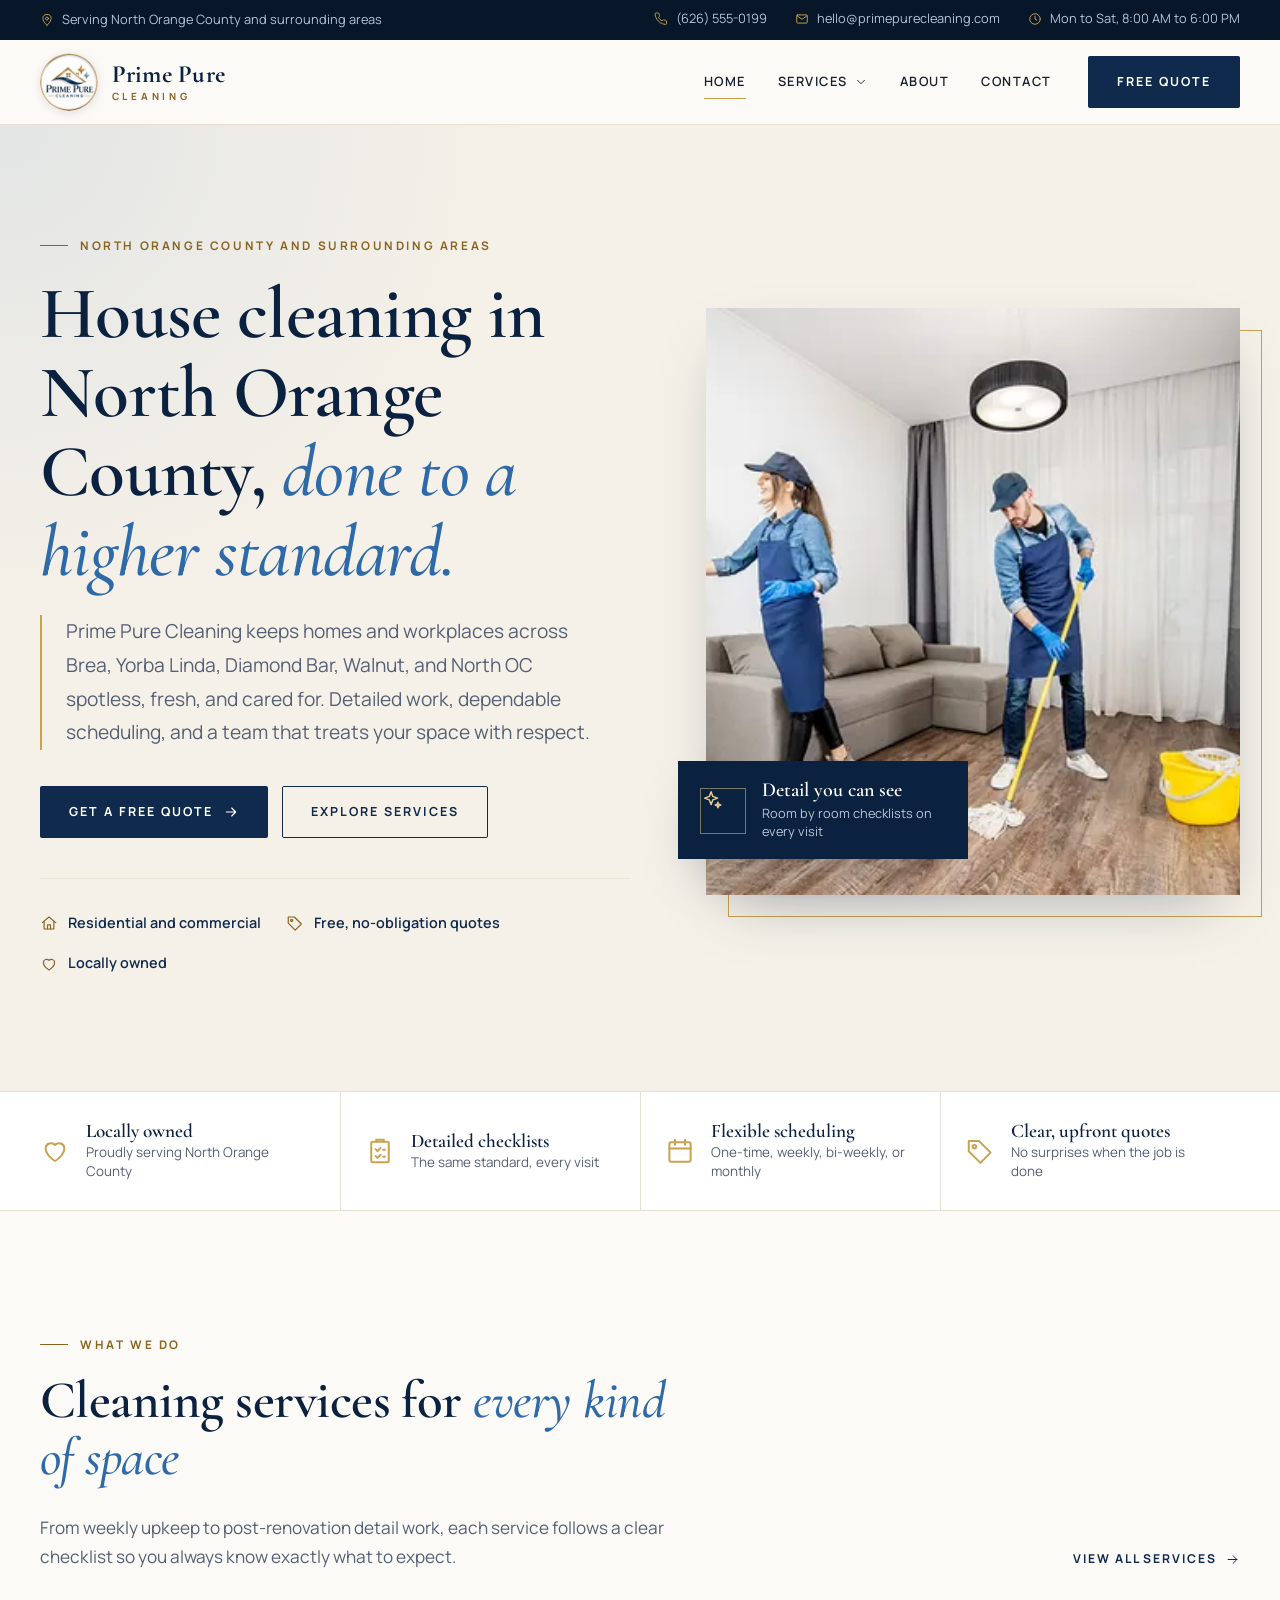
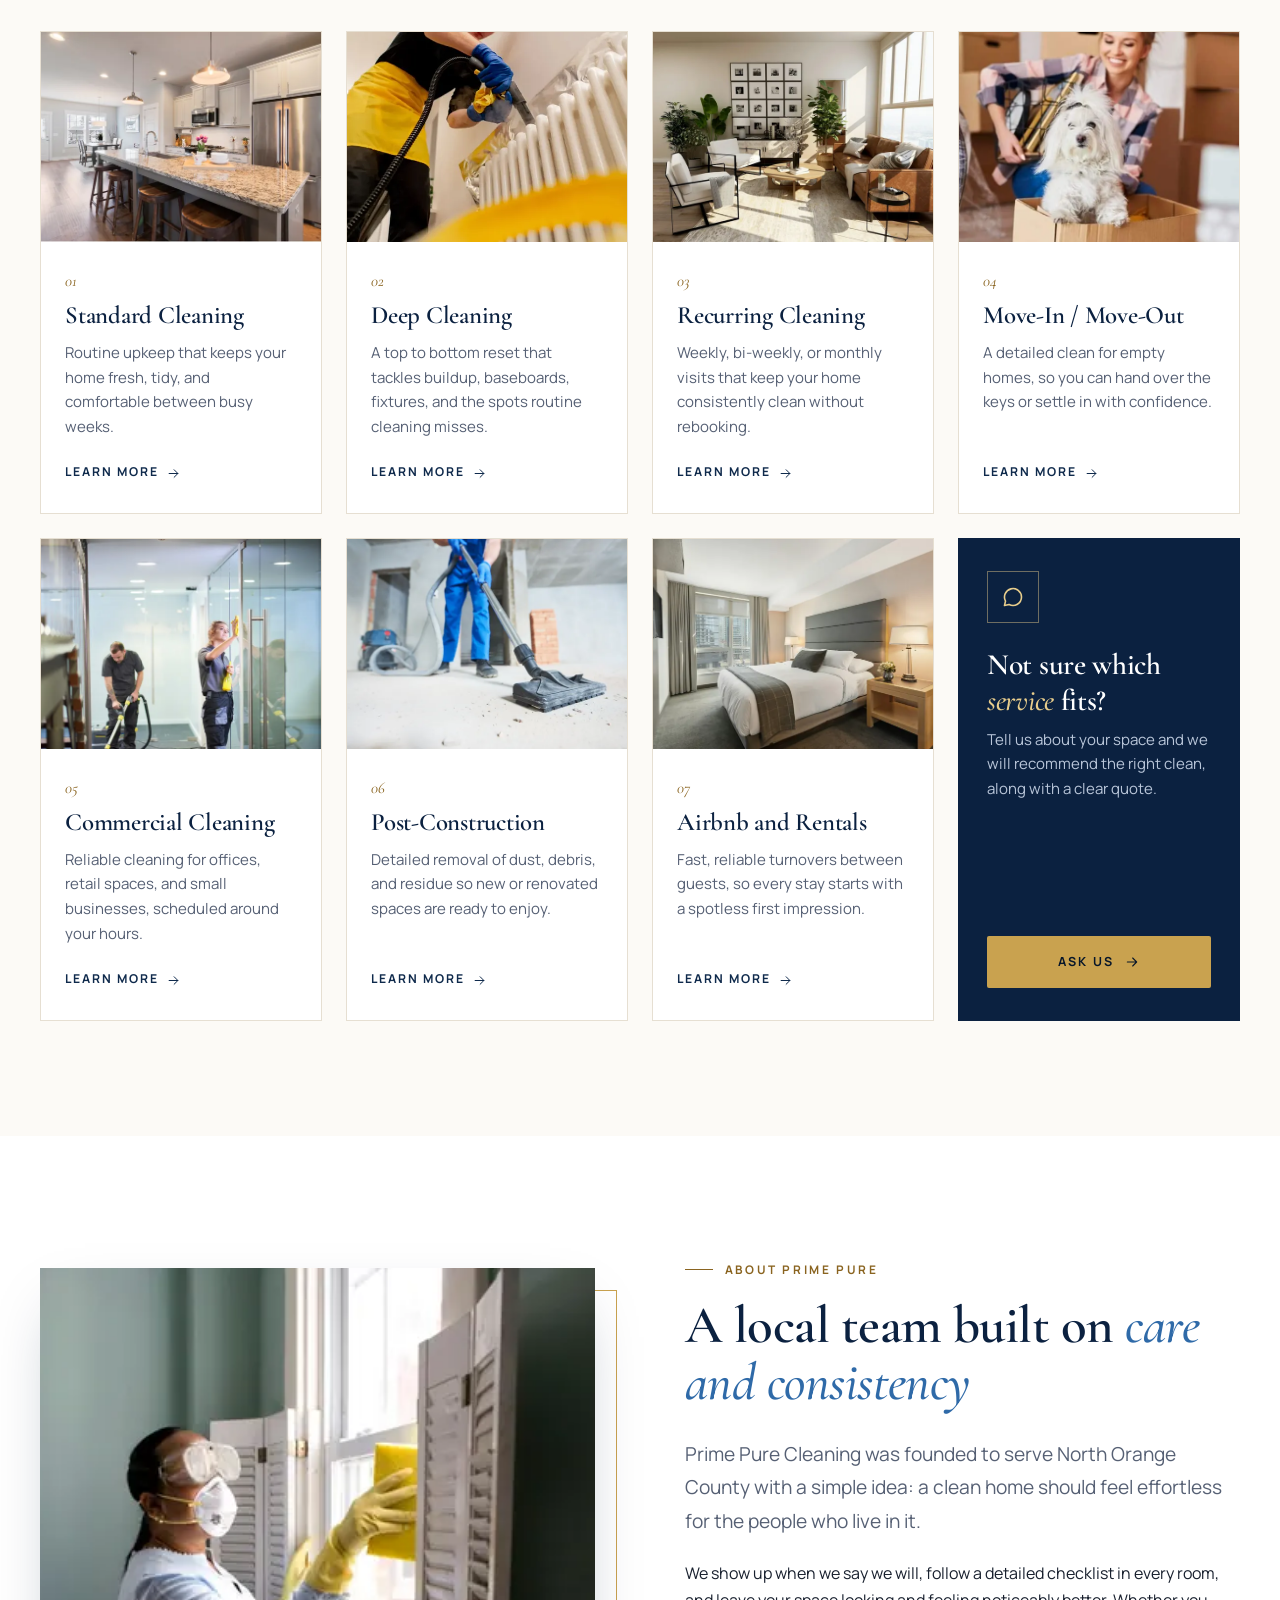
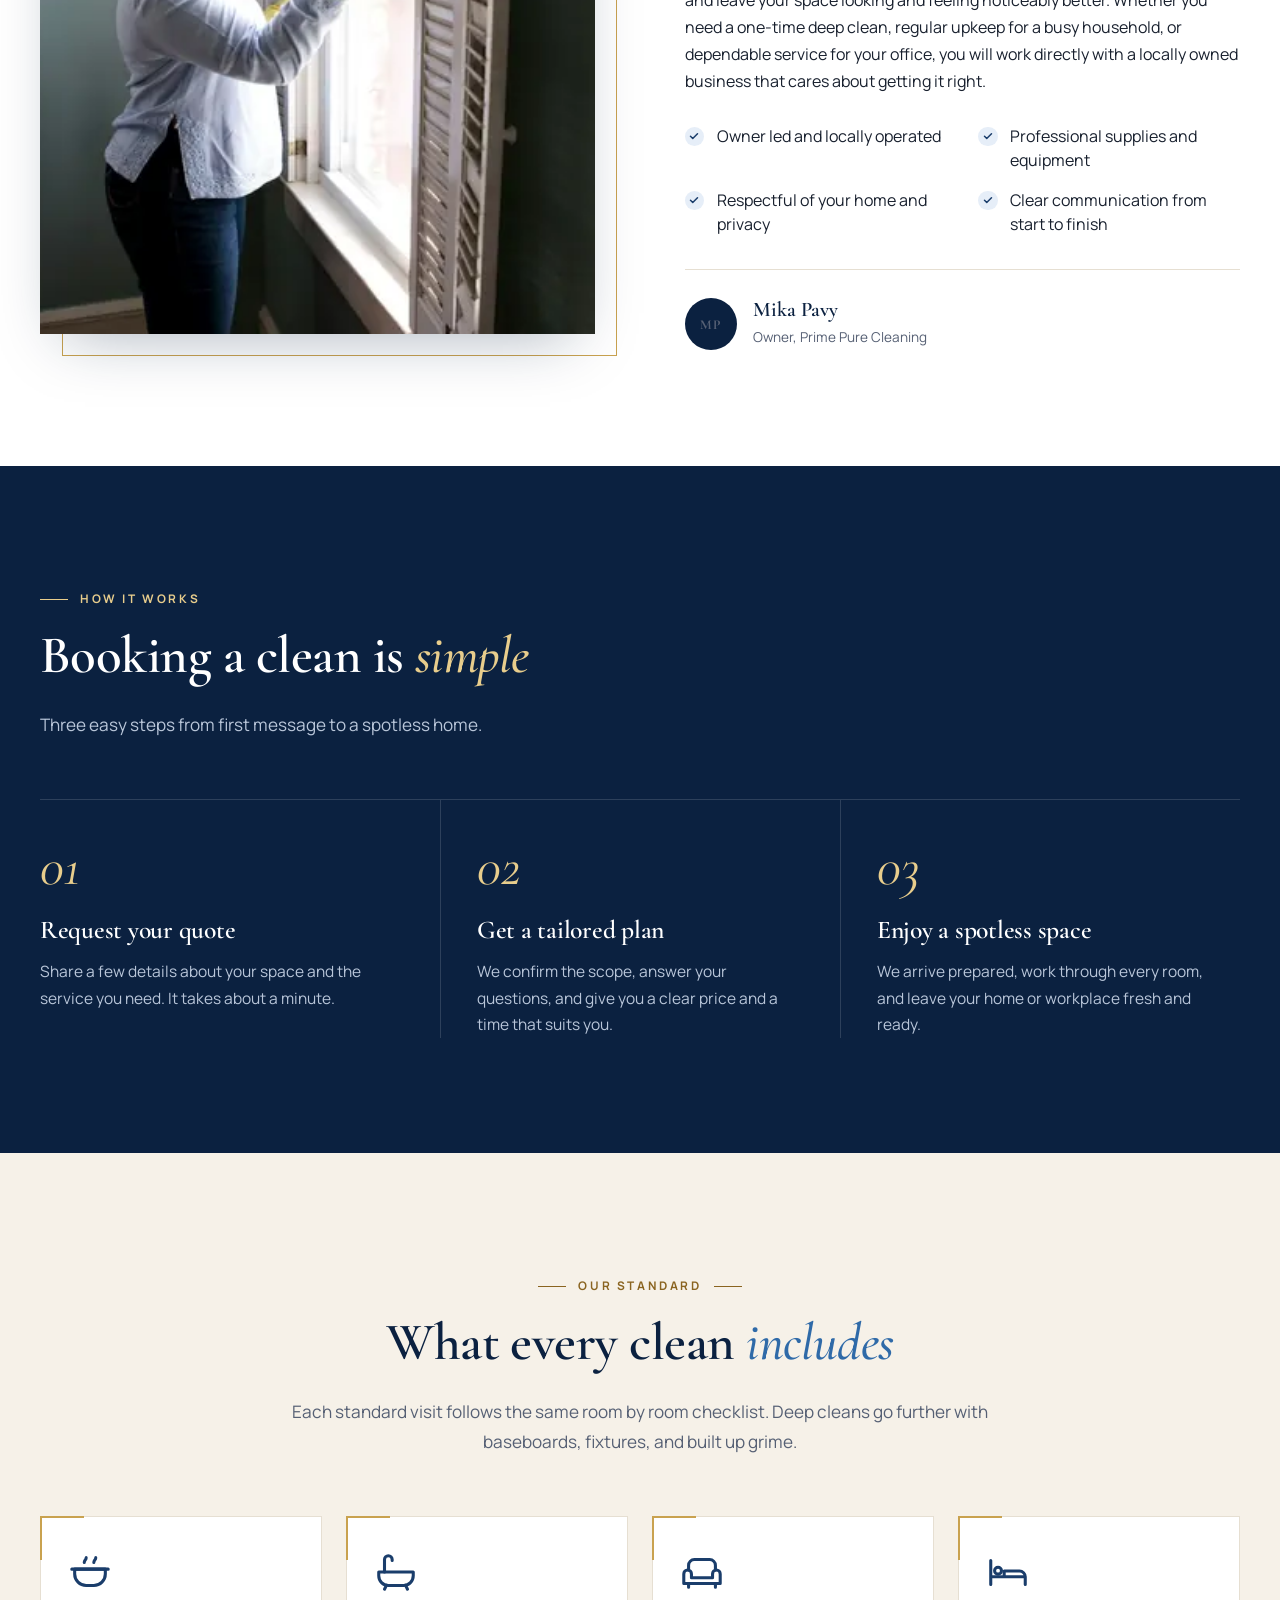
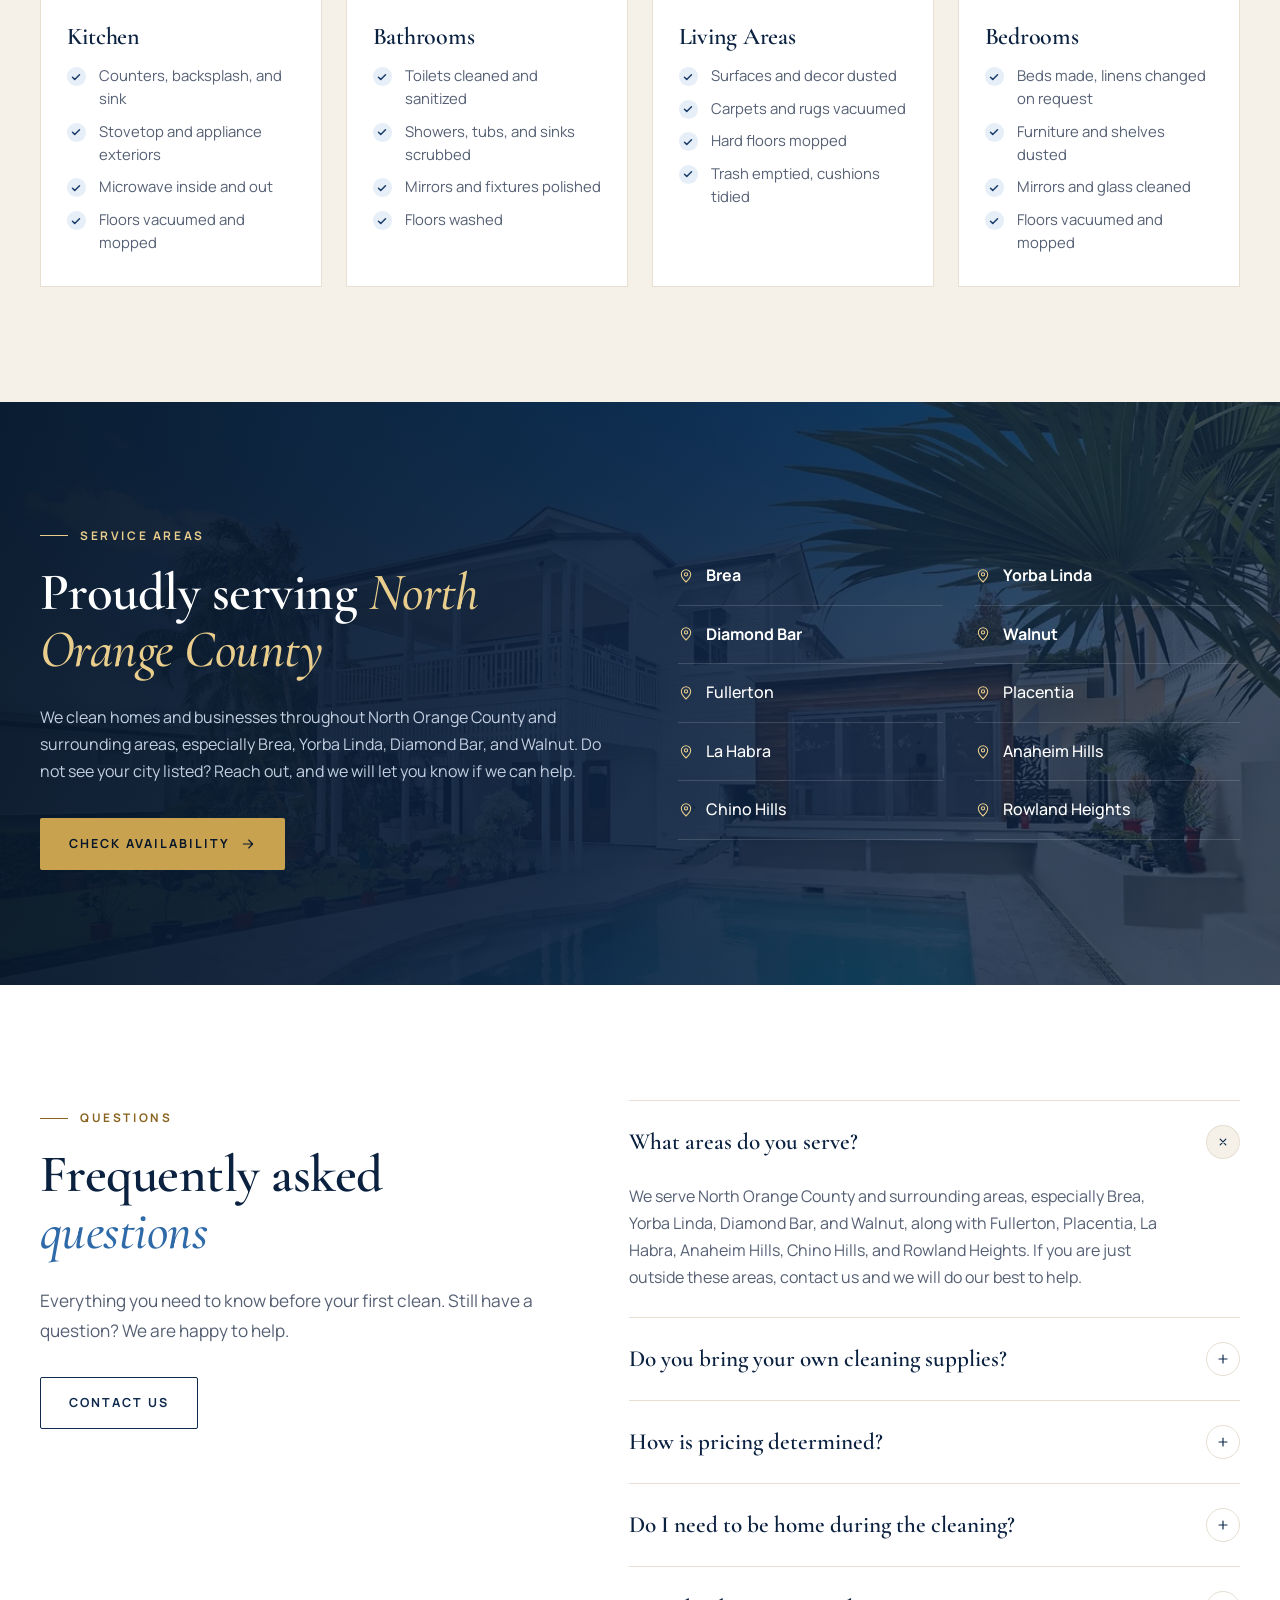
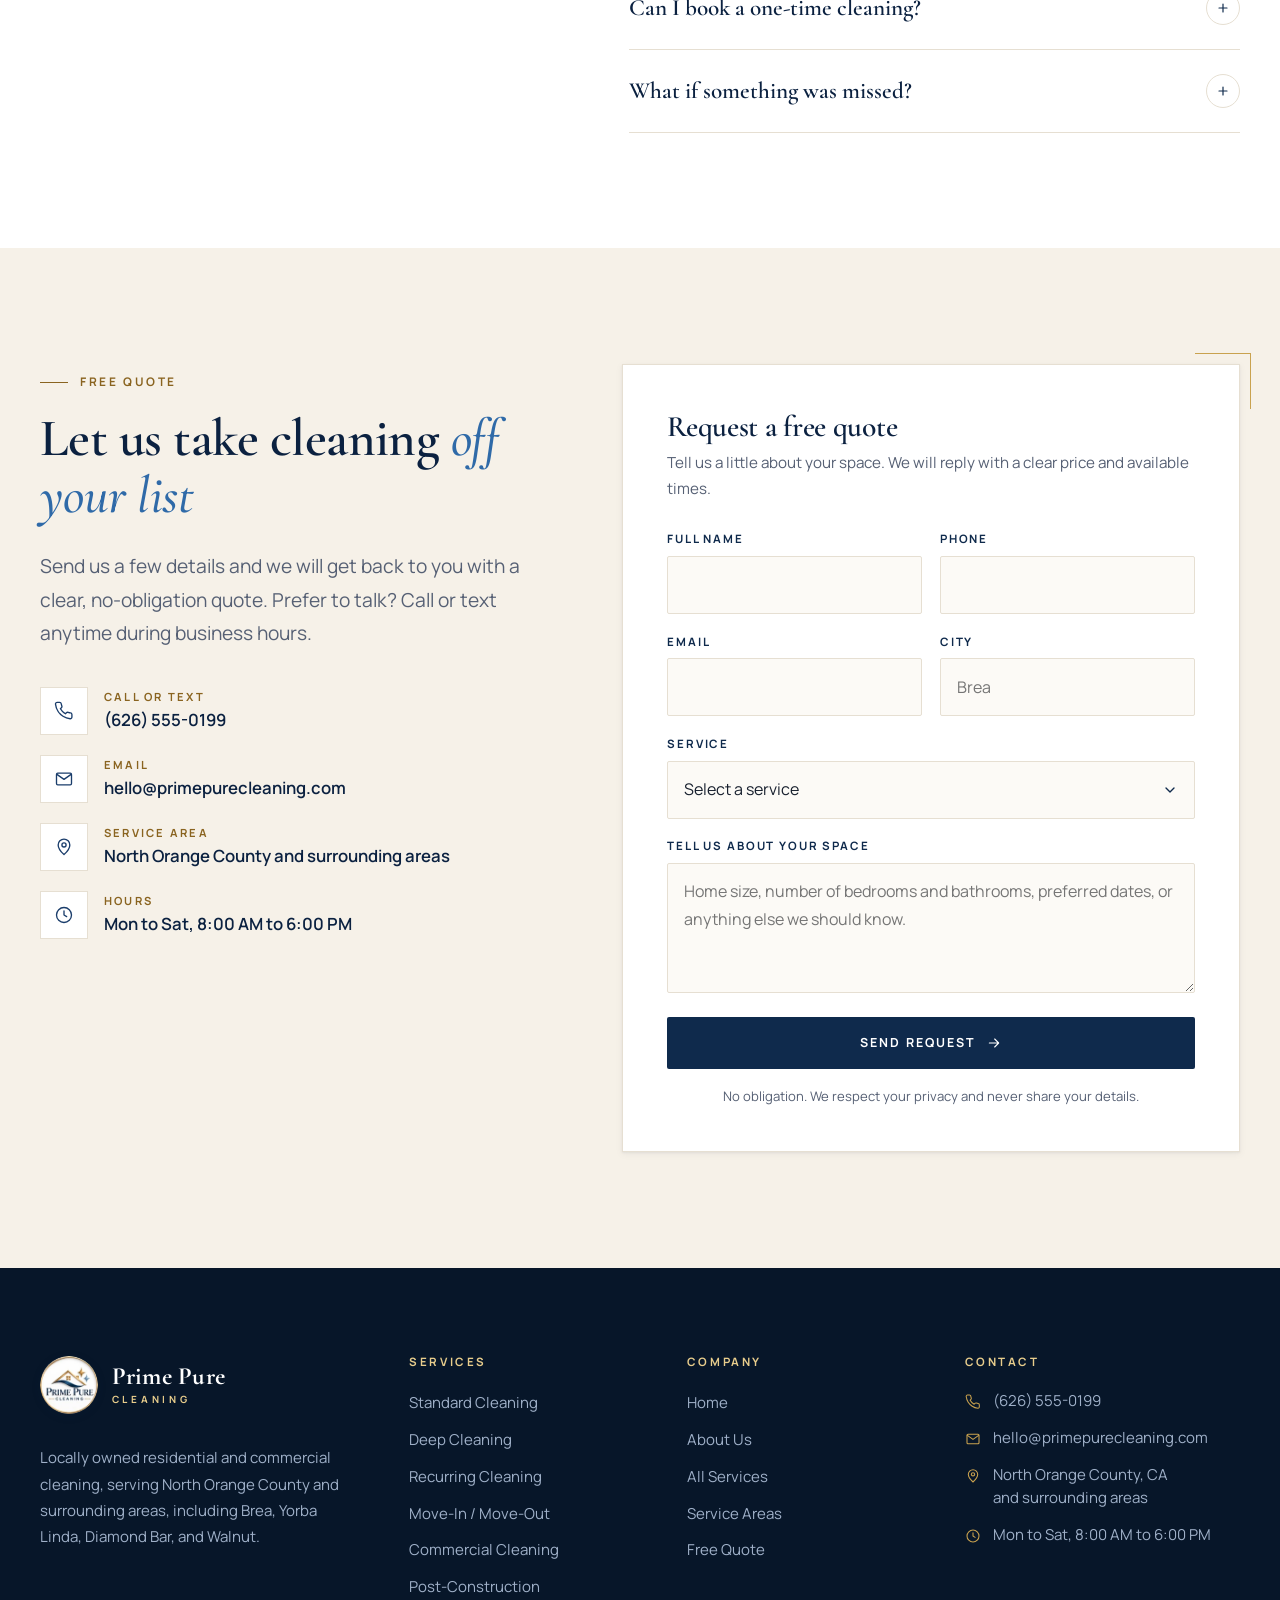
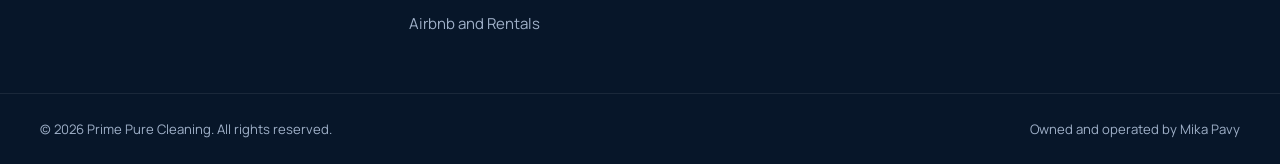
==== commit ea143257: "Reposition service area to North Orange County Co-authored-by: Cursor <cursoragent@cursor.com>" ====
--- a/index.html
+++ b/index.html
@@ -3,30 +3,28 @@
 <head>
 <meta charset="utf-8">
 <meta name="viewport" content="width=device-width, initial-scale=1, viewport-fit=cover">
-<title>Prime Pure Cleaning | House Cleaning in Rowland Heights, CA</title>
-<meta name="description" content="Professional house and commercial cleaning in Rowland Heights, CA and nearby. Standard, deep, recurring, move-out, post-construction, and Airbnb cleaning. Free quotes.">
+<title>Prime Pure Cleaning | House Cleaning in North Orange County, CA</title>
+<meta name="description" content="Professional house and commercial cleaning in North Orange County, including Brea, Yorba Linda, Diamond Bar, and Walnut. Standard, deep, recurring, move-out, post-construction, and Airbnb cleaning. Free quotes.">
 <meta name="robots" content="index, follow">
 <link rel="canonical" href="https://primepurecleaning.com/">
 <meta name="author" content="Prime Pure Cleaning">
 <meta name="theme-color" content="#0b2140">
 <meta name="format-detection" content="telephone=yes">
 <meta name="geo.region" content="US-CA">
-<meta name="geo.placename" content="Rowland Heights">
-<meta name="geo.position" content="33.9761;-117.9053">
-<meta name="ICBM" content="33.9761, -117.9053">
+<meta name="geo.placename" content="North Orange County, California">
 <meta property="og:type" content="website">
 <meta property="og:site_name" content="Prime Pure Cleaning">
 <meta property="og:locale" content="en_US">
-<meta property="og:title" content="Prime Pure Cleaning | House Cleaning in Rowland Heights, CA">
-<meta property="og:description" content="Professional house and commercial cleaning in Rowland Heights, CA and nearby. Standard, deep, recurring, move-out, post-construction, and Airbnb cleaning. Free quotes.">
+<meta property="og:title" content="Prime Pure Cleaning | House Cleaning in North Orange County, CA">
+<meta property="og:description" content="Professional house and commercial cleaning in North Orange County, including Brea, Yorba Linda, Diamond Bar, and Walnut. Standard, deep, recurring, move-out, post-construction, and Airbnb cleaning. Free quotes.">
 <meta property="og:url" content="https://primepurecleaning.com/">
 <meta property="og:image" content="https://primepurecleaning.com/assets/img/og-image.jpg">
 <meta property="og:image:width" content="1200">
 <meta property="og:image:height" content="630">
-<meta property="og:image:alt" content="Prime Pure Cleaning logo, serving Rowland Heights, California">
+<meta property="og:image:alt" content="Prime Pure Cleaning logo, serving North Orange County, California">
 <meta name="twitter:card" content="summary_large_image">
-<meta name="twitter:title" content="Prime Pure Cleaning | House Cleaning in Rowland Heights, CA">
-<meta name="twitter:description" content="Professional house and commercial cleaning in Rowland Heights, CA and nearby. Standard, deep, recurring, move-out, post-construction, and Airbnb cleaning. Free quotes.">
+<meta name="twitter:title" content="Prime Pure Cleaning | House Cleaning in North Orange County, CA">
+<meta name="twitter:description" content="Professional house and commercial cleaning in North Orange County, including Brea, Yorba Linda, Diamond Bar, and Walnut. Standard, deep, recurring, move-out, post-construction, and Airbnb cleaning. Free quotes.">
 <meta name="twitter:image" content="https://primepurecleaning.com/assets/img/og-image.jpg">
 <link rel="icon" href="/favicon.ico" sizes="48x48">
 <link rel="icon" href="/favicon.svg" type="image/svg+xml">
@@ -38,15 +36,15 @@
 <link rel="stylesheet" href="/assets/css/styles.css?v=1">
 <link rel="preload" as="image" type="image/webp" imagesrcset="/assets/img/cleaning-team-living-room-640.webp 640w, /assets/img/cleaning-team-living-room-1024.webp 1024w" imagesizes="(min-width: 1024px) 540px, 100vw">
 <script>document.documentElement.classList.add("js")</script>
-<script type="application/ld+json">{"@context":"https://schema.org","@type":"LocalBusiness","@id":"https://primepurecleaning.com/#business","name":"Prime Pure Cleaning","description":"Residential and commercial cleaning company serving Rowland Heights, California and the surrounding San Gabriel Valley.","url":"https://primepurecleaning.com/","logo":"https://primepurecleaning.com/assets/img/logo-320.png","image":"https://primepurecleaning.com/assets/img/og-image.jpg","telephone":"+16265550199","email":"hello@primepurecleaning.com","priceRange":"$$","founder":{"@type":"Person","name":"Mika Pavy"},"address":{"@type":"PostalAddress","addressLocality":"Rowland Heights","addressRegion":"CA","postalCode":"91748","addressCountry":"US"},"geo":{"@type":"GeoCoordinates","latitude":33.9761,"longitude":-117.9053},"areaServed":[{"@type":"City","name":"Rowland Heights, CA"},{"@type":"City","name":"Hacienda Heights, CA"},{"@type":"City","name":"Diamond Bar, CA"},{"@type":"City","name":"Walnut, CA"},{"@type":"City","name":"West Covina, CA"},{"@type":"City","name":"City of Industry, CA"},{"@type":"City","name":"La Puente, CA"},{"@type":"City","name":"Chino Hills, CA"},{"@type":"City","name":"Whittier, CA"},{"@type":"City","name":"La Habra Heights, CA"}],"openingHoursSpecification":[{"@type":"OpeningHoursSpecification","dayOfWeek":["Monday","Tuesday","Wednesday","Thursday","Friday","Saturday"],"opens":"08:00","closes":"18:00"}],"hasOfferCatalog":{"@type":"OfferCatalog","name":"Cleaning Services","itemListElement":[{"@type":"Offer","itemOffered":{"@type":"Service","name":"Standard Cleaning","url":"https://primepurecleaning.com/services/standard-cleaning/"}},{"@type":"Offer","itemOffered":{"@type":"Service","name":"Deep Cleaning","url":"https://primepurecleaning.com/services/deep-cleaning/"}},{"@type":"Offer","itemOffered":{"@type":"Service","name":"Recurring Cleaning","url":"https://primepurecleaning.com/services/recurring-cleaning/"}},{"@type":"Offer","itemOffered":{"@type":"Service","name":"Move-In and Move-Out Cleaning","url":"https://primepurecleaning.com/services/move-in-move-out-cleaning/"}},{"@type":"Offer","itemOffered":{"@type":"Service","name":"Commercial Cleaning","url":"https://primepurecleaning.com/services/commercial-cleaning/"}},{"@type":"Offer","itemOffered":{"@type":"Service","name":"Post-Construction Cleaning","url":"https://primepurecleaning.com/services/post-construction-cleaning/"}},{"@type":"Offer","itemOffered":{"@type":"Service","name":"Airbnb and Vacation Rental Cleaning","url":"https://primepurecleaning.com/services/airbnb-vacation-rental-cleaning/"}}]}}</script>
-<script type="application/ld+json">{"@context":"https://schema.org","@type":"FAQPage","mainEntity":[{"@type":"Question","name":"What areas do you serve?","acceptedAnswer":{"@type":"Answer","text":"We are based in Rowland Heights and serve Hacienda Heights, Diamond Bar, Walnut, West Covina, City of Industry, La Puente, Chino Hills, Whittier, and nearby communities. If you are just outside these areas, contact us and we will do our best to help."}},{"@type":"Question","name":"Do you bring your own cleaning supplies?","acceptedAnswer":{"@type":"Answer","text":"Yes. We arrive with professional supplies and equipment. If you would like us to use specific products in your home, just let us know."}},{"@type":"Question","name":"How is pricing determined?","acceptedAnswer":{"@type":"Answer","text":"Every space is different, so we quote based on the size of your home or business, its condition, and the service you choose. You will always receive a clear price before any work begins."}},{"@type":"Question","name":"Do I need to be home during the cleaning?","acceptedAnswer":{"@type":"Answer","text":"No. Many clients share a door code, lockbox, or spare key. We confirm when we arrive and let you know as soon as the clean is complete."}},{"@type":"Question","name":"Can I book a one-time cleaning?","acceptedAnswer":{"@type":"Answer","text":"Absolutely. Many clients start with a one-time standard or deep clean, and you can switch to a recurring plan at any time."}},{"@type":"Question","name":"What if something was missed?","acceptedAnswer":{"@type":"Answer","text":"Your satisfaction matters to us. If anything is not right, contact us within 24 hours and we will come back to take care of it."}}]}</script>
+<script type="application/ld+json">{"@context":"https://schema.org","@type":"LocalBusiness","@id":"https://primepurecleaning.com/#business","name":"Prime Pure Cleaning","description":"Residential and commercial cleaning company serving North Orange County, California and surrounding areas, including Brea, Yorba Linda, Diamond Bar, and Walnut.","url":"https://primepurecleaning.com/","logo":"https://primepurecleaning.com/assets/img/logo-320.png","image":"https://primepurecleaning.com/assets/img/og-image.jpg","telephone":"+16265550199","email":"hello@primepurecleaning.com","priceRange":"$$","founder":{"@type":"Person","name":"Mika Pavy"},"address":{"@type":"PostalAddress","addressRegion":"CA","addressCountry":"US"},"areaServed":[{"@type":"AdministrativeArea","name":"North Orange County, CA"},{"@type":"City","name":"Brea, CA"},{"@type":"City","name":"Yorba Linda, CA"},{"@type":"City","name":"Diamond Bar, CA"},{"@type":"City","name":"Walnut, CA"},{"@type":"City","name":"Fullerton, CA"},{"@type":"City","name":"Placentia, CA"},{"@type":"City","name":"La Habra, CA"},{"@type":"City","name":"Anaheim Hills, CA"},{"@type":"City","name":"Chino Hills, CA"},{"@type":"City","name":"Rowland Heights, CA"}],"openingHoursSpecification":[{"@type":"OpeningHoursSpecification","dayOfWeek":["Monday","Tuesday","Wednesday","Thursday","Friday","Saturday"],"opens":"08:00","closes":"18:00"}],"hasOfferCatalog":{"@type":"OfferCatalog","name":"Cleaning Services","itemListElement":[{"@type":"Offer","itemOffered":{"@type":"Service","name":"Standard Cleaning","url":"https://primepurecleaning.com/services/standard-cleaning/"}},{"@type":"Offer","itemOffered":{"@type":"Service","name":"Deep Cleaning","url":"https://primepurecleaning.com/services/deep-cleaning/"}},{"@type":"Offer","itemOffered":{"@type":"Service","name":"Recurring Cleaning","url":"https://primepurecleaning.com/services/recurring-cleaning/"}},{"@type":"Offer","itemOffered":{"@type":"Service","name":"Move-In and Move-Out Cleaning","url":"https://primepurecleaning.com/services/move-in-move-out-cleaning/"}},{"@type":"Offer","itemOffered":{"@type":"Service","name":"Commercial Cleaning","url":"https://primepurecleaning.com/services/commercial-cleaning/"}},{"@type":"Offer","itemOffered":{"@type":"Service","name":"Post-Construction Cleaning","url":"https://primepurecleaning.com/services/post-construction-cleaning/"}},{"@type":"Offer","itemOffered":{"@type":"Service","name":"Airbnb and Vacation Rental Cleaning","url":"https://primepurecleaning.com/services/airbnb-vacation-rental-cleaning/"}}]}}</script>
+<script type="application/ld+json">{"@context":"https://schema.org","@type":"FAQPage","mainEntity":[{"@type":"Question","name":"What areas do you serve?","acceptedAnswer":{"@type":"Answer","text":"We serve North Orange County and surrounding areas, especially Brea, Yorba Linda, Diamond Bar, and Walnut, along with Fullerton, Placentia, La Habra, Anaheim Hills, Chino Hills, and Rowland Heights. If you are just outside these areas, contact us and we will do our best to help."}},{"@type":"Question","name":"Do you bring your own cleaning supplies?","acceptedAnswer":{"@type":"Answer","text":"Yes. We arrive with professional supplies and equipment. If you would like us to use specific products in your home, just let us know."}},{"@type":"Question","name":"How is pricing determined?","acceptedAnswer":{"@type":"Answer","text":"Every space is different, so we quote based on the size of your home or business, its condition, and the service you choose. You will always receive a clear price before any work begins."}},{"@type":"Question","name":"Do I need to be home during the cleaning?","acceptedAnswer":{"@type":"Answer","text":"No. Many clients share a door code, lockbox, or spare key. We confirm when we arrive and let you know as soon as the clean is complete."}},{"@type":"Question","name":"Can I book a one-time cleaning?","acceptedAnswer":{"@type":"Answer","text":"Absolutely. Many clients start with a one-time standard or deep clean, and you can switch to a recurring plan at any time."}},{"@type":"Question","name":"What if something was missed?","acceptedAnswer":{"@type":"Answer","text":"Your satisfaction matters to us. If anything is not right, contact us within 24 hours and we will come back to take care of it."}}]}</script>
 <script type="application/ld+json">{"@context":"https://schema.org","@type":"WebSite","name":"Prime Pure Cleaning","url":"https://primepurecleaning.com/"}</script>
 </head>
 <body>
 <a class="skip-link" href="#main">Skip to content</a>
 <div class="topbar">
 <div class="container">
-<span><svg viewBox="0 0 24 24" fill="none" stroke="currentColor" stroke-width="1.6" stroke-linecap="round" stroke-linejoin="round" aria-hidden="true" focusable="false"><path d="M12 21s-7-6.1-7-11.5a7 7 0 0 1 14 0C19 14.9 12 21 12 21z"/><circle cx="12" cy="9.5" r="2.5"/></svg>Serving Rowland Heights, CA and surrounding areas</span>
+<span><svg viewBox="0 0 24 24" fill="none" stroke="currentColor" stroke-width="1.6" stroke-linecap="round" stroke-linejoin="round" aria-hidden="true" focusable="false"><path d="M12 21s-7-6.1-7-11.5a7 7 0 0 1 14 0C19 14.9 12 21 12 21z"/><circle cx="12" cy="9.5" r="2.5"/></svg>Serving North Orange County and surrounding areas</span>
 <ul>
 <li><a href="tel:+16265550199"><svg viewBox="0 0 24 24" fill="none" stroke="currentColor" stroke-width="1.6" stroke-linecap="round" stroke-linejoin="round" aria-hidden="true" focusable="false"><path d="M21.5 16.4v2.9a2 2 0 0 1-2.2 2 19.6 19.6 0 0 1-8.5-3 19.3 19.3 0 0 1-6-6A19.6 19.6 0 0 1 1.8 3.8 2 2 0 0 1 3.8 1.6h2.9a2 2 0 0 1 2 1.7c.1.9.4 1.8.7 2.7a2 2 0 0 1-.5 2.1L7.7 9.3a16 16 0 0 0 6 6l1.2-1.2a2 2 0 0 1 2.1-.5c.9.3 1.8.6 2.7.7a2 2 0 0 1 1.8 2.1z"/></svg>(626) 555-0199</a></li>
 <li><a href="mailto:hello@primepurecleaning.com"><svg viewBox="0 0 24 24" fill="none" stroke="currentColor" stroke-width="1.6" stroke-linecap="round" stroke-linejoin="round" aria-hidden="true" focusable="false"><rect x="3" y="5" width="18" height="14" rx="1.5"/><path d="M3.5 6.5l8.5 6 8.5-6"/></svg>hello@primepurecleaning.com</a></li>
@@ -120,9 +118,9 @@
 <section class="hero">
 <div class="container">
 <div>
-<span class="eyebrow">Rowland Heights, CA and Surrounding Areas</span>
-<h1>House cleaning in Rowland Heights, <em>done to a higher standard.</em></h1>
-<p class="lead">Prime Pure Cleaning keeps homes and workplaces across the San Gabriel Valley spotless, fresh, and cared for. Detailed work, dependable scheduling, and a team that treats your space with respect.</p>
+<span class="eyebrow">North Orange County and Surrounding Areas</span>
+<h1>House cleaning in North Orange County, <em>done to a higher standard.</em></h1>
+<p class="lead">Prime Pure Cleaning keeps homes and workplaces across Brea, Yorba Linda, Diamond Bar, Walnut, and North OC spotless, fresh, and cared for. Detailed work, dependable scheduling, and a team that treats your space with respect.</p>
 <div class="btn-row">
 <a class="btn btn--primary" href="#quote">Get a Free Quote<svg viewBox="0 0 24 24" fill="none" stroke="currentColor" stroke-width="1.6" stroke-linecap="round" stroke-linejoin="round" aria-hidden="true" focusable="false"><path d="M5 12h14M13 6l6 6-6 6"/></svg></a>
 <a class="btn btn--outline" href="/services/">Explore Services</a>
@@ -146,7 +144,7 @@
 <section class="trust" aria-label="Why clients choose us">
 <div class="container">
 <ul>
-<li><svg viewBox="0 0 24 24" fill="none" stroke="currentColor" stroke-width="1.6" stroke-linecap="round" stroke-linejoin="round" aria-hidden="true" focusable="false"><path d="M12 20s-7.5-4.4-7.5-10.2A4.3 4.3 0 0 1 12 7.2a4.3 4.3 0 0 1 7.5 2.6C19.5 15.6 12 20 12 20z"/></svg><div><strong>Locally owned</strong><span>Based right here in Rowland Heights</span></div></li>
+<li><svg viewBox="0 0 24 24" fill="none" stroke="currentColor" stroke-width="1.6" stroke-linecap="round" stroke-linejoin="round" aria-hidden="true" focusable="false"><path d="M12 20s-7.5-4.4-7.5-10.2A4.3 4.3 0 0 1 12 7.2a4.3 4.3 0 0 1 7.5 2.6C19.5 15.6 12 20 12 20z"/></svg><div><strong>Locally owned</strong><span>Proudly serving North Orange County</span></div></li>
 <li><svg viewBox="0 0 24 24" fill="none" stroke="currentColor" stroke-width="1.6" stroke-linecap="round" stroke-linejoin="round" aria-hidden="true" focusable="false"><rect x="5" y="4.5" width="14" height="16.5" rx="1.5"/><path d="M9 4.5V3h6v1.5"/><path d="M8.5 10.5l1.5 1.5 2.5-2.5M14.5 11h1.5M8.5 16l1.5 1.5 2.5-2.5M14.5 16.5h1.5"/></svg><div><strong>Detailed checklists</strong><span>The same standard, every visit</span></div></li>
 <li><svg viewBox="0 0 24 24" fill="none" stroke="currentColor" stroke-width="1.6" stroke-linecap="round" stroke-linejoin="round" aria-hidden="true" focusable="false"><rect x="3.5" y="5" width="17" height="15.5" rx="1.5"/><path d="M3.5 10h17M8 3v4M16 3v4"/></svg><div><strong>Flexible scheduling</strong><span>One-time, weekly, bi-weekly, or monthly</span></div></li>
 <li><svg viewBox="0 0 24 24" fill="none" stroke="currentColor" stroke-width="1.6" stroke-linecap="round" stroke-linejoin="round" aria-hidden="true" focusable="false"><path d="M3 12.2V4h8.2l9.3 9.3-8.2 8.2z"/><circle cx="7.5" cy="8.5" r="1.4"/></svg><div><strong>Clear, upfront quotes</strong><span>No surprises when the job is done</span></div></li>
@@ -248,7 +246,7 @@
 <div class="reveal">
 <span class="eyebrow">About Prime Pure</span>
 <h2 id="about-title">A local team built on <em>care and consistency</em></h2>
-<p class="lead">Prime Pure Cleaning was founded in Rowland Heights with a simple idea: a clean home should feel effortless for the people who live in it.</p>
+<p class="lead">Prime Pure Cleaning was founded to serve North Orange County with a simple idea: a clean home should feel effortless for the people who live in it.</p>
 <p>We show up when we say we will, follow a detailed checklist in every room, and leave your space looking and feeling noticeably better. Whether you need a one-time deep clean, regular upkeep for a busy household, or dependable service for your office, you will work directly with a locally owned business that cares about getting it right.</p>
 <ul class="checklist checklist--2" style="margin-top:1.75rem">
 <li>Owner led and locally operated</li>
@@ -300,21 +298,21 @@
 <div class="container">
 <div class="reveal on-dark">
 <span class="eyebrow">Service Areas</span>
-<h2 id="areas-title">Proudly serving Rowland Heights <em>and nearby</em></h2>
-<p>We are based in Rowland Heights and clean homes and businesses throughout the eastern San Gabriel Valley and neighboring communities. Do not see your city listed? Reach out, and we will let you know if we can help.</p>
+<h2 id="areas-title">Proudly serving <em>North Orange County</em></h2>
+<p>We clean homes and businesses throughout North Orange County and surrounding areas, especially Brea, Yorba Linda, Diamond Bar, and Walnut. Do not see your city listed? Reach out, and we will let you know if we can help.</p>
 <div class="btn-row" style="margin-top:2rem"><a class="btn btn--gold" href="/contact/">Check Availability<svg viewBox="0 0 24 24" fill="none" stroke="currentColor" stroke-width="1.6" stroke-linecap="round" stroke-linejoin="round" aria-hidden="true" focusable="false"><path d="M5 12h14M13 6l6 6-6 6"/></svg></a></div>
 </div>
 <ul class="area-list reveal">
-<li class="is-primary"><svg viewBox="0 0 24 24" fill="none" stroke="currentColor" stroke-width="1.6" stroke-linecap="round" stroke-linejoin="round" aria-hidden="true" focusable="false"><path d="M12 21s-7-6.1-7-11.5a7 7 0 0 1 14 0C19 14.9 12 21 12 21z"/><circle cx="12" cy="9.5" r="2.5"/></svg>Rowland Heights</li>
-<li><svg viewBox="0 0 24 24" fill="none" stroke="currentColor" stroke-width="1.6" stroke-linecap="round" stroke-linejoin="round" aria-hidden="true" focusable="false"><path d="M12 21s-7-6.1-7-11.5a7 7 0 0 1 14 0C19 14.9 12 21 12 21z"/><circle cx="12" cy="9.5" r="2.5"/></svg>Hacienda Heights</li>
-<li><svg viewBox="0 0 24 24" fill="none" stroke="currentColor" stroke-width="1.6" stroke-linecap="round" stroke-linejoin="round" aria-hidden="true" focusable="false"><path d="M12 21s-7-6.1-7-11.5a7 7 0 0 1 14 0C19 14.9 12 21 12 21z"/><circle cx="12" cy="9.5" r="2.5"/></svg>Diamond Bar</li>
-<li><svg viewBox="0 0 24 24" fill="none" stroke="currentColor" stroke-width="1.6" stroke-linecap="round" stroke-linejoin="round" aria-hidden="true" focusable="false"><path d="M12 21s-7-6.1-7-11.5a7 7 0 0 1 14 0C19 14.9 12 21 12 21z"/><circle cx="12" cy="9.5" r="2.5"/></svg>Walnut</li>
-<li><svg viewBox="0 0 24 24" fill="none" stroke="currentColor" stroke-width="1.6" stroke-linecap="round" stroke-linejoin="round" aria-hidden="true" focusable="false"><path d="M12 21s-7-6.1-7-11.5a7 7 0 0 1 14 0C19 14.9 12 21 12 21z"/><circle cx="12" cy="9.5" r="2.5"/></svg>West Covina</li>
-<li><svg viewBox="0 0 24 24" fill="none" stroke="currentColor" stroke-width="1.6" stroke-linecap="round" stroke-linejoin="round" aria-hidden="true" focusable="false"><path d="M12 21s-7-6.1-7-11.5a7 7 0 0 1 14 0C19 14.9 12 21 12 21z"/><circle cx="12" cy="9.5" r="2.5"/></svg>City of Industry</li>
-<li><svg viewBox="0 0 24 24" fill="none" stroke="currentColor" stroke-width="1.6" stroke-linecap="round" stroke-linejoin="round" aria-hidden="true" focusable="false"><path d="M12 21s-7-6.1-7-11.5a7 7 0 0 1 14 0C19 14.9 12 21 12 21z"/><circle cx="12" cy="9.5" r="2.5"/></svg>La Puente</li>
+<li class="is-primary"><svg viewBox="0 0 24 24" fill="none" stroke="currentColor" stroke-width="1.6" stroke-linecap="round" stroke-linejoin="round" aria-hidden="true" focusable="false"><path d="M12 21s-7-6.1-7-11.5a7 7 0 0 1 14 0C19 14.9 12 21 12 21z"/><circle cx="12" cy="9.5" r="2.5"/></svg>Brea</li>
+<li class="is-primary"><svg viewBox="0 0 24 24" fill="none" stroke="currentColor" stroke-width="1.6" stroke-linecap="round" stroke-linejoin="round" aria-hidden="true" focusable="false"><path d="M12 21s-7-6.1-7-11.5a7 7 0 0 1 14 0C19 14.9 12 21 12 21z"/><circle cx="12" cy="9.5" r="2.5"/></svg>Yorba Linda</li>
+<li class="is-primary"><svg viewBox="0 0 24 24" fill="none" stroke="currentColor" stroke-width="1.6" stroke-linecap="round" stroke-linejoin="round" aria-hidden="true" focusable="false"><path d="M12 21s-7-6.1-7-11.5a7 7 0 0 1 14 0C19 14.9 12 21 12 21z"/><circle cx="12" cy="9.5" r="2.5"/></svg>Diamond Bar</li>
+<li class="is-primary"><svg viewBox="0 0 24 24" fill="none" stroke="currentColor" stroke-width="1.6" stroke-linecap="round" stroke-linejoin="round" aria-hidden="true" focusable="false"><path d="M12 21s-7-6.1-7-11.5a7 7 0 0 1 14 0C19 14.9 12 21 12 21z"/><circle cx="12" cy="9.5" r="2.5"/></svg>Walnut</li>
+<li><svg viewBox="0 0 24 24" fill="none" stroke="currentColor" stroke-width="1.6" stroke-linecap="round" stroke-linejoin="round" aria-hidden="true" focusable="false"><path d="M12 21s-7-6.1-7-11.5a7 7 0 0 1 14 0C19 14.9 12 21 12 21z"/><circle cx="12" cy="9.5" r="2.5"/></svg>Fullerton</li>
+<li><svg viewBox="0 0 24 24" fill="none" stroke="currentColor" stroke-width="1.6" stroke-linecap="round" stroke-linejoin="round" aria-hidden="true" focusable="false"><path d="M12 21s-7-6.1-7-11.5a7 7 0 0 1 14 0C19 14.9 12 21 12 21z"/><circle cx="12" cy="9.5" r="2.5"/></svg>Placentia</li>
+<li><svg viewBox="0 0 24 24" fill="none" stroke="currentColor" stroke-width="1.6" stroke-linecap="round" stroke-linejoin="round" aria-hidden="true" focusable="false"><path d="M12 21s-7-6.1-7-11.5a7 7 0 0 1 14 0C19 14.9 12 21 12 21z"/><circle cx="12" cy="9.5" r="2.5"/></svg>La Habra</li>
+<li><svg viewBox="0 0 24 24" fill="none" stroke="currentColor" stroke-width="1.6" stroke-linecap="round" stroke-linejoin="round" aria-hidden="true" focusable="false"><path d="M12 21s-7-6.1-7-11.5a7 7 0 0 1 14 0C19 14.9 12 21 12 21z"/><circle cx="12" cy="9.5" r="2.5"/></svg>Anaheim Hills</li>
 <li><svg viewBox="0 0 24 24" fill="none" stroke="currentColor" stroke-width="1.6" stroke-linecap="round" stroke-linejoin="round" aria-hidden="true" focusable="false"><path d="M12 21s-7-6.1-7-11.5a7 7 0 0 1 14 0C19 14.9 12 21 12 21z"/><circle cx="12" cy="9.5" r="2.5"/></svg>Chino Hills</li>
-<li><svg viewBox="0 0 24 24" fill="none" stroke="currentColor" stroke-width="1.6" stroke-linecap="round" stroke-linejoin="round" aria-hidden="true" focusable="false"><path d="M12 21s-7-6.1-7-11.5a7 7 0 0 1 14 0C19 14.9 12 21 12 21z"/><circle cx="12" cy="9.5" r="2.5"/></svg>Whittier</li>
-<li><svg viewBox="0 0 24 24" fill="none" stroke="currentColor" stroke-width="1.6" stroke-linecap="round" stroke-linejoin="round" aria-hidden="true" focusable="false"><path d="M12 21s-7-6.1-7-11.5a7 7 0 0 1 14 0C19 14.9 12 21 12 21z"/><circle cx="12" cy="9.5" r="2.5"/></svg>La Habra Heights</li>
+<li><svg viewBox="0 0 24 24" fill="none" stroke="currentColor" stroke-width="1.6" stroke-linecap="round" stroke-linejoin="round" aria-hidden="true" focusable="false"><path d="M12 21s-7-6.1-7-11.5a7 7 0 0 1 14 0C19 14.9 12 21 12 21z"/><circle cx="12" cy="9.5" r="2.5"/></svg>Rowland Heights</li>
 </ul>
 </div>
 </section>
@@ -328,7 +326,7 @@
 <div class="btn-row" style="margin-top:2rem"><a class="btn btn--outline" href="/contact/">Contact Us</a></div>
 </div>
 <div class="reveal"><div class="faq">
-<details open><summary>What areas do you serve?</summary><p>We are based in Rowland Heights and serve Hacienda Heights, Diamond Bar, Walnut, West Covina, City of Industry, La Puente, Chino Hills, Whittier, and nearby communities. If you are just outside these areas, contact us and we will do our best to help.</p></details>
+<details open><summary>What areas do you serve?</summary><p>We serve North Orange County and surrounding areas, especially Brea, Yorba Linda, Diamond Bar, and Walnut, along with Fullerton, Placentia, La Habra, Anaheim Hills, Chino Hills, and Rowland Heights. If you are just outside these areas, contact us and we will do our best to help.</p></details>
 <details><summary>Do you bring your own cleaning supplies?</summary><p>Yes. We arrive with professional supplies and equipment. If you would like us to use specific products in your home, just let us know.</p></details>
 <details><summary>How is pricing determined?</summary><p>Every space is different, so we quote based on the size of your home or business, its condition, and the service you choose. You will always receive a clear price before any work begins.</p></details>
 <details><summary>Do I need to be home during the cleaning?</summary><p>No. Many clients share a door code, lockbox, or spare key. We confirm when we arrive and let you know as soon as the clean is complete.</p></details>
@@ -347,7 +345,7 @@
 <ul class="contact-list">
 <li><span class="contact-list__icon"><svg viewBox="0 0 24 24" fill="none" stroke="currentColor" stroke-width="1.6" stroke-linecap="round" stroke-linejoin="round" aria-hidden="true" focusable="false"><path d="M21.5 16.4v2.9a2 2 0 0 1-2.2 2 19.6 19.6 0 0 1-8.5-3 19.3 19.3 0 0 1-6-6A19.6 19.6 0 0 1 1.8 3.8 2 2 0 0 1 3.8 1.6h2.9a2 2 0 0 1 2 1.7c.1.9.4 1.8.7 2.7a2 2 0 0 1-.5 2.1L7.7 9.3a16 16 0 0 0 6 6l1.2-1.2a2 2 0 0 1 2.1-.5c.9.3 1.8.6 2.7.7a2 2 0 0 1 1.8 2.1z"/></svg></span><div><small>Call or text</small><a href="tel:+16265550199">(626) 555-0199</a></div></li>
 <li><span class="contact-list__icon"><svg viewBox="0 0 24 24" fill="none" stroke="currentColor" stroke-width="1.6" stroke-linecap="round" stroke-linejoin="round" aria-hidden="true" focusable="false"><rect x="3" y="5" width="18" height="14" rx="1.5"/><path d="M3.5 6.5l8.5 6 8.5-6"/></svg></span><div><small>Email</small><a href="mailto:hello@primepurecleaning.com">hello@primepurecleaning.com</a></div></li>
-<li><span class="contact-list__icon"><svg viewBox="0 0 24 24" fill="none" stroke="currentColor" stroke-width="1.6" stroke-linecap="round" stroke-linejoin="round" aria-hidden="true" focusable="false"><path d="M12 21s-7-6.1-7-11.5a7 7 0 0 1 14 0C19 14.9 12 21 12 21z"/><circle cx="12" cy="9.5" r="2.5"/></svg></span><div><small>Service area</small><span>Rowland Heights, CA and surrounding areas</span></div></li>
+<li><span class="contact-list__icon"><svg viewBox="0 0 24 24" fill="none" stroke="currentColor" stroke-width="1.6" stroke-linecap="round" stroke-linejoin="round" aria-hidden="true" focusable="false"><path d="M12 21s-7-6.1-7-11.5a7 7 0 0 1 14 0C19 14.9 12 21 12 21z"/><circle cx="12" cy="9.5" r="2.5"/></svg></span><div><small>Service area</small><span>North Orange County and surrounding areas</span></div></li>
 <li><span class="contact-list__icon"><svg viewBox="0 0 24 24" fill="none" stroke="currentColor" stroke-width="1.6" stroke-linecap="round" stroke-linejoin="round" aria-hidden="true" focusable="false"><circle cx="12" cy="12" r="9"/><path d="M12 7v5l3.2 2"/></svg></span><div><small>Hours</small><span>Mon to Sat, 8:00 AM to 6:00 PM</span></div></li>
 </ul>
 </div>
@@ -363,7 +361,7 @@
 <div class="field"><label for="name">Full name</label><input id="name" name="name" type="text" autocomplete="name" required></div>
 <div class="field"><label for="phone">Phone</label><input id="phone" name="phone" type="tel" autocomplete="tel" inputmode="tel" required></div>
 <div class="field"><label for="email">Email</label><input id="email" name="email" type="email" autocomplete="email" required></div>
-<div class="field"><label for="city">City</label><input id="city" name="city" type="text" autocomplete="address-level2" placeholder="Rowland Heights"></div>
+<div class="field"><label for="city">City</label><input id="city" name="city" type="text" autocomplete="address-level2" placeholder="Brea"></div>
 <div class="field field--full"><label for="service">Service</label>
 <select id="service" name="service" required>
 <option value="" disabled selected>Select a service</option>
@@ -392,7 +390,7 @@
 <img src="/assets/img/logo-128.webp" width="128" height="128" alt="">
 <span class="brand__text"><span class="brand__name">Prime Pure</span><span class="brand__tag">Cleaning</span></span>
 </a>
-<p class="footer-about">Locally owned residential and commercial cleaning, serving Rowland Heights, California and the surrounding San Gabriel Valley.</p>
+<p class="footer-about">Locally owned residential and commercial cleaning, serving North Orange County and surrounding areas, including Brea, Yorba Linda, Diamond Bar, and Walnut.</p>
 </div>
 <div>
 <h2>Services</h2>
@@ -421,7 +419,7 @@
 <ul class="footer-contact">
 <li><svg viewBox="0 0 24 24" fill="none" stroke="currentColor" stroke-width="1.6" stroke-linecap="round" stroke-linejoin="round" aria-hidden="true" focusable="false"><path d="M21.5 16.4v2.9a2 2 0 0 1-2.2 2 19.6 19.6 0 0 1-8.5-3 19.3 19.3 0 0 1-6-6A19.6 19.6 0 0 1 1.8 3.8 2 2 0 0 1 3.8 1.6h2.9a2 2 0 0 1 2 1.7c.1.9.4 1.8.7 2.7a2 2 0 0 1-.5 2.1L7.7 9.3a16 16 0 0 0 6 6l1.2-1.2a2 2 0 0 1 2.1-.5c.9.3 1.8.6 2.7.7a2 2 0 0 1 1.8 2.1z"/></svg><a href="tel:+16265550199">(626) 555-0199</a></li>
 <li><svg viewBox="0 0 24 24" fill="none" stroke="currentColor" stroke-width="1.6" stroke-linecap="round" stroke-linejoin="round" aria-hidden="true" focusable="false"><rect x="3" y="5" width="18" height="14" rx="1.5"/><path d="M3.5 6.5l8.5 6 8.5-6"/></svg><a href="mailto:hello@primepurecleaning.com">hello@primepurecleaning.com</a></li>
-<li><svg viewBox="0 0 24 24" fill="none" stroke="currentColor" stroke-width="1.6" stroke-linecap="round" stroke-linejoin="round" aria-hidden="true" focusable="false"><path d="M12 21s-7-6.1-7-11.5a7 7 0 0 1 14 0C19 14.9 12 21 12 21z"/><circle cx="12" cy="9.5" r="2.5"/></svg><span>Rowland Heights, CA 91748<br>and surrounding areas</span></li>
+<li><svg viewBox="0 0 24 24" fill="none" stroke="currentColor" stroke-width="1.6" stroke-linecap="round" stroke-linejoin="round" aria-hidden="true" focusable="false"><path d="M12 21s-7-6.1-7-11.5a7 7 0 0 1 14 0C19 14.9 12 21 12 21z"/><circle cx="12" cy="9.5" r="2.5"/></svg><span>North Orange County, CA<br>and surrounding areas</span></li>
 <li><svg viewBox="0 0 24 24" fill="none" stroke="currentColor" stroke-width="1.6" stroke-linecap="round" stroke-linejoin="round" aria-hidden="true" focusable="false"><circle cx="12" cy="12" r="9"/><path d="M12 7v5l3.2 2"/></svg><span>Mon to Sat, 8:00 AM to 6:00 PM</span></li>
 </ul>
 </div>
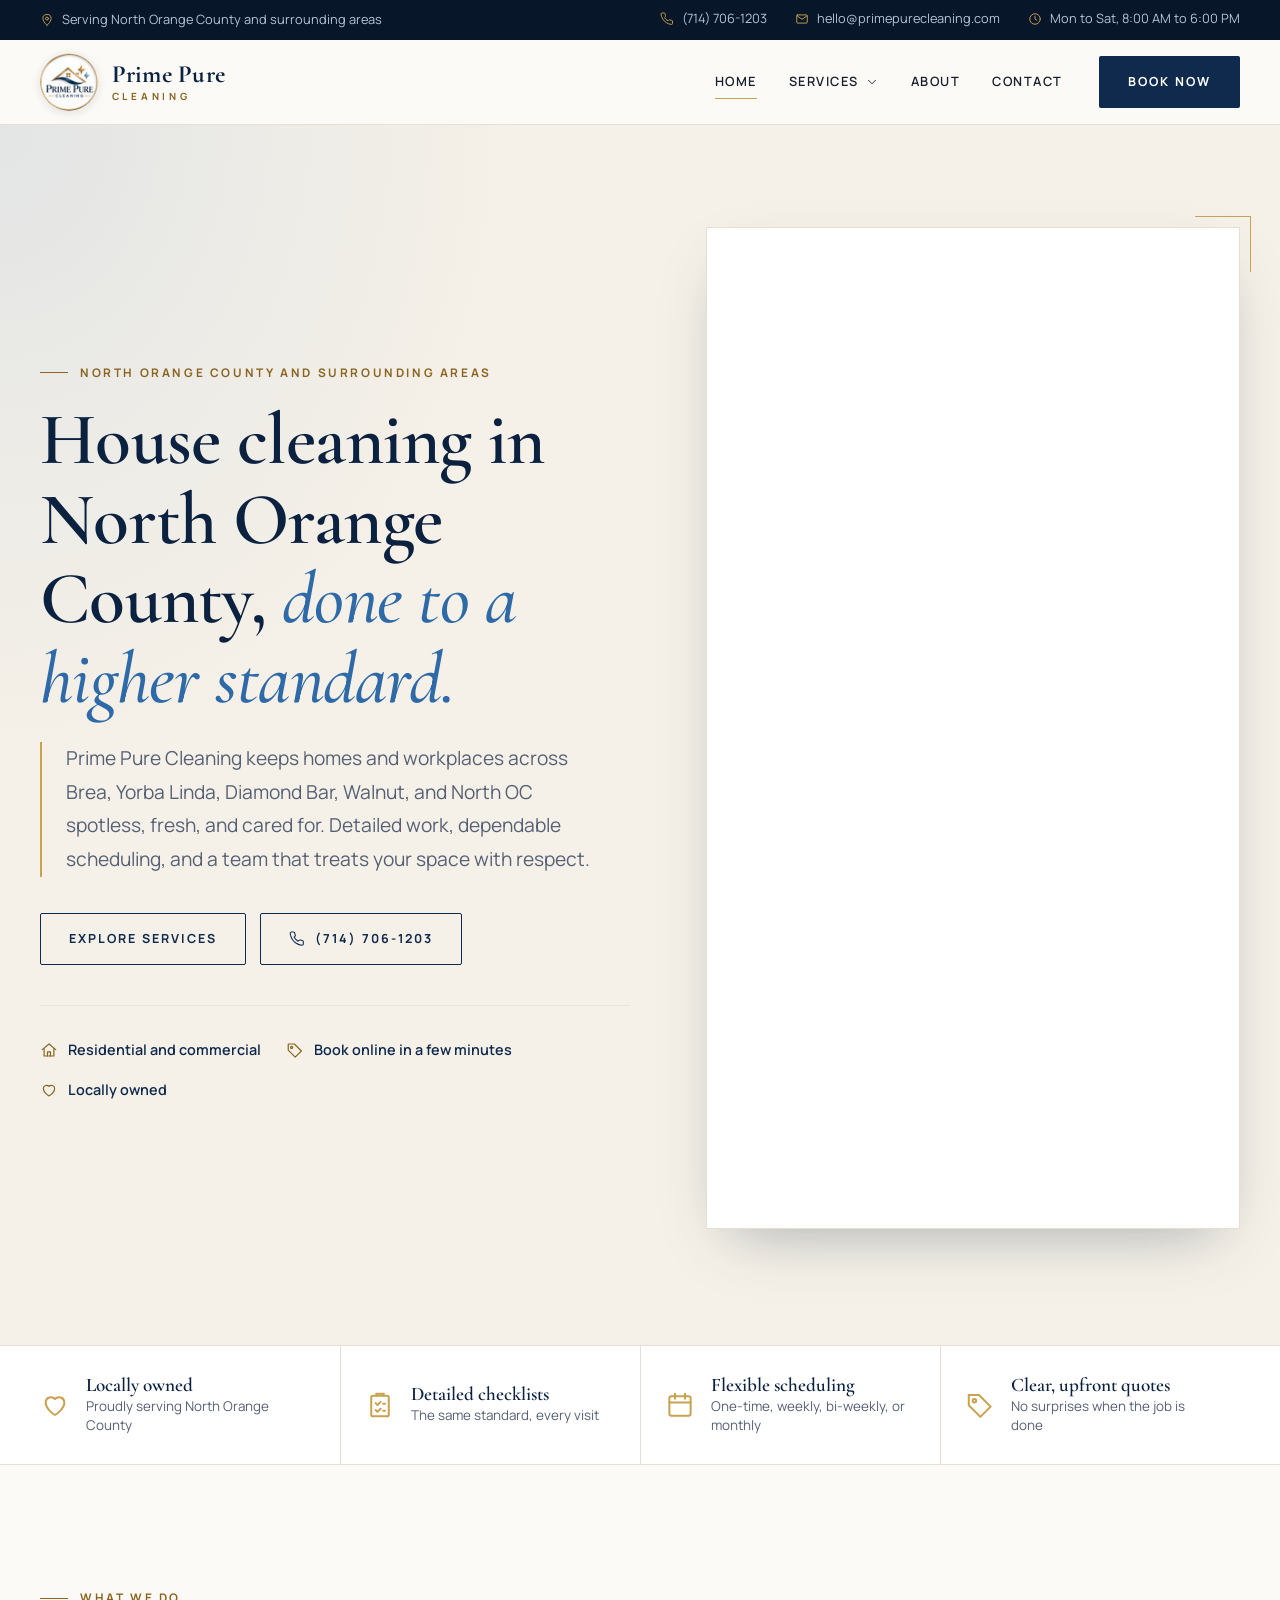
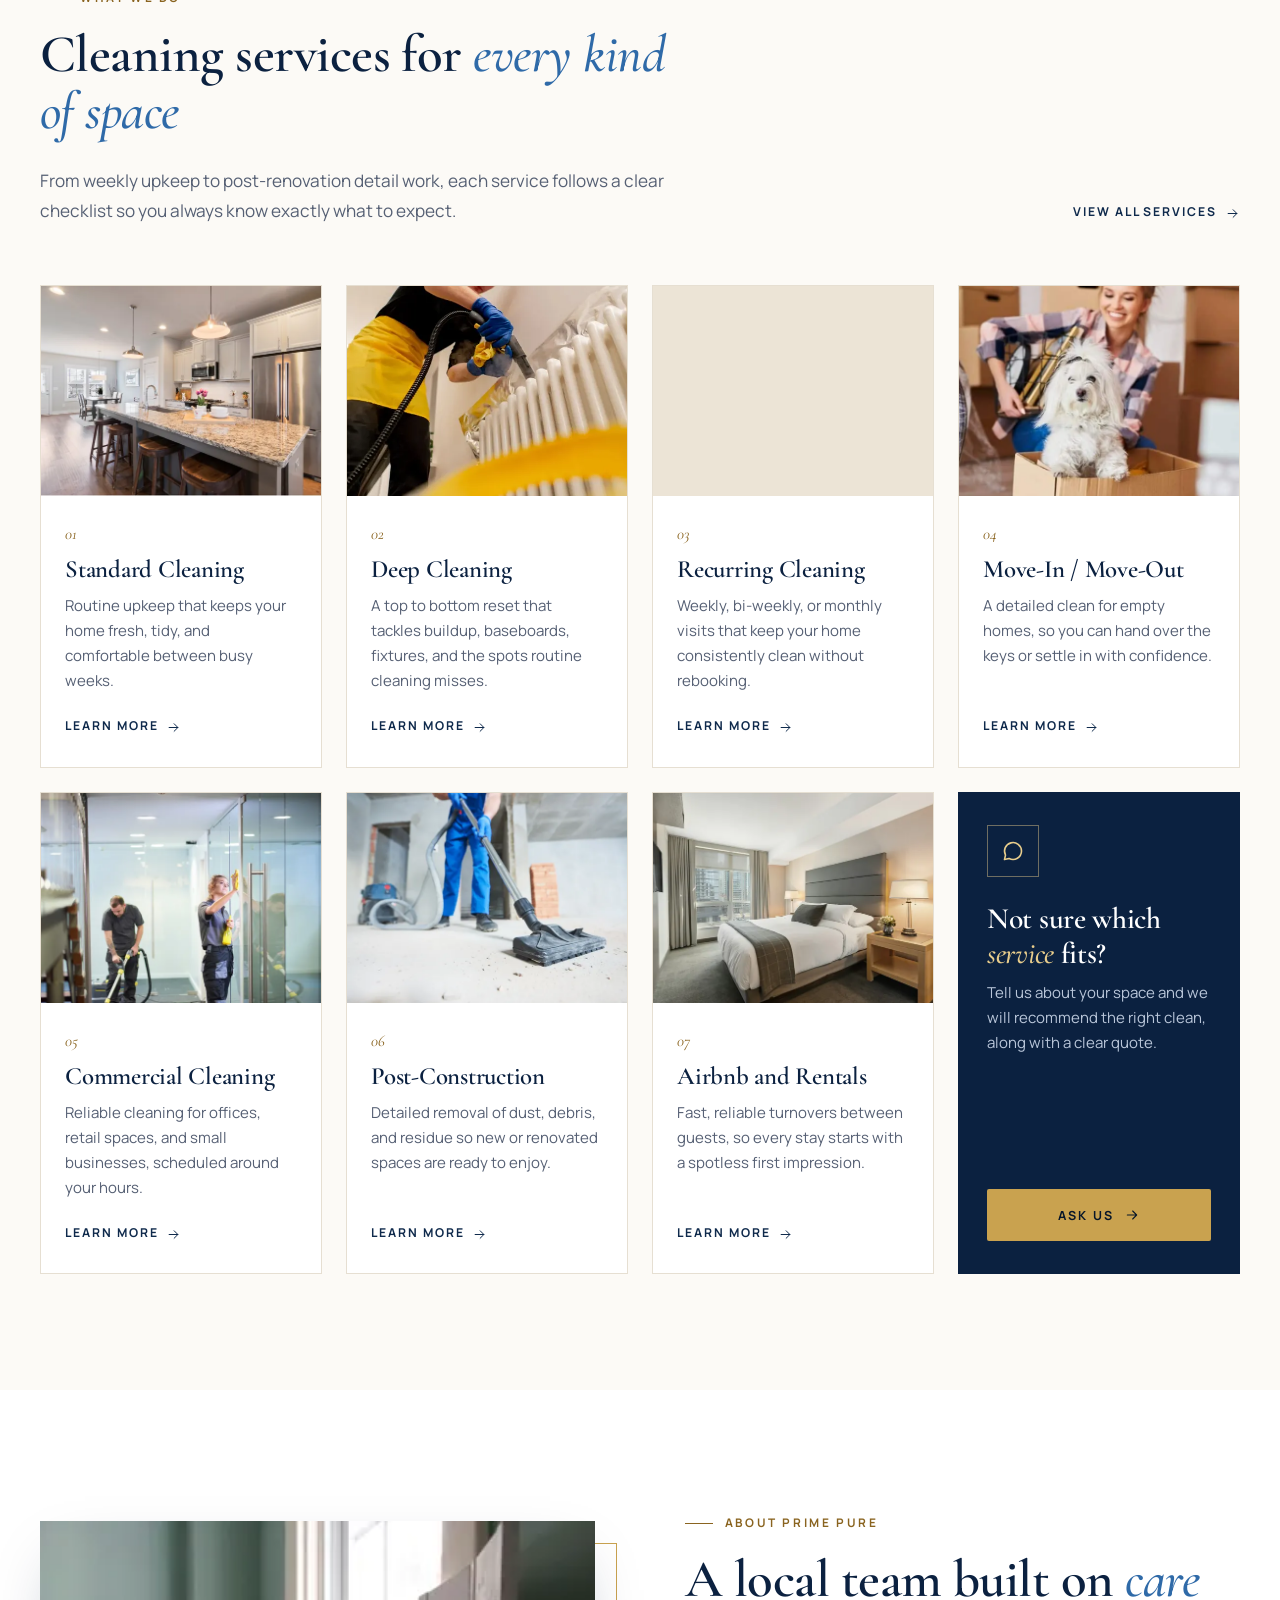
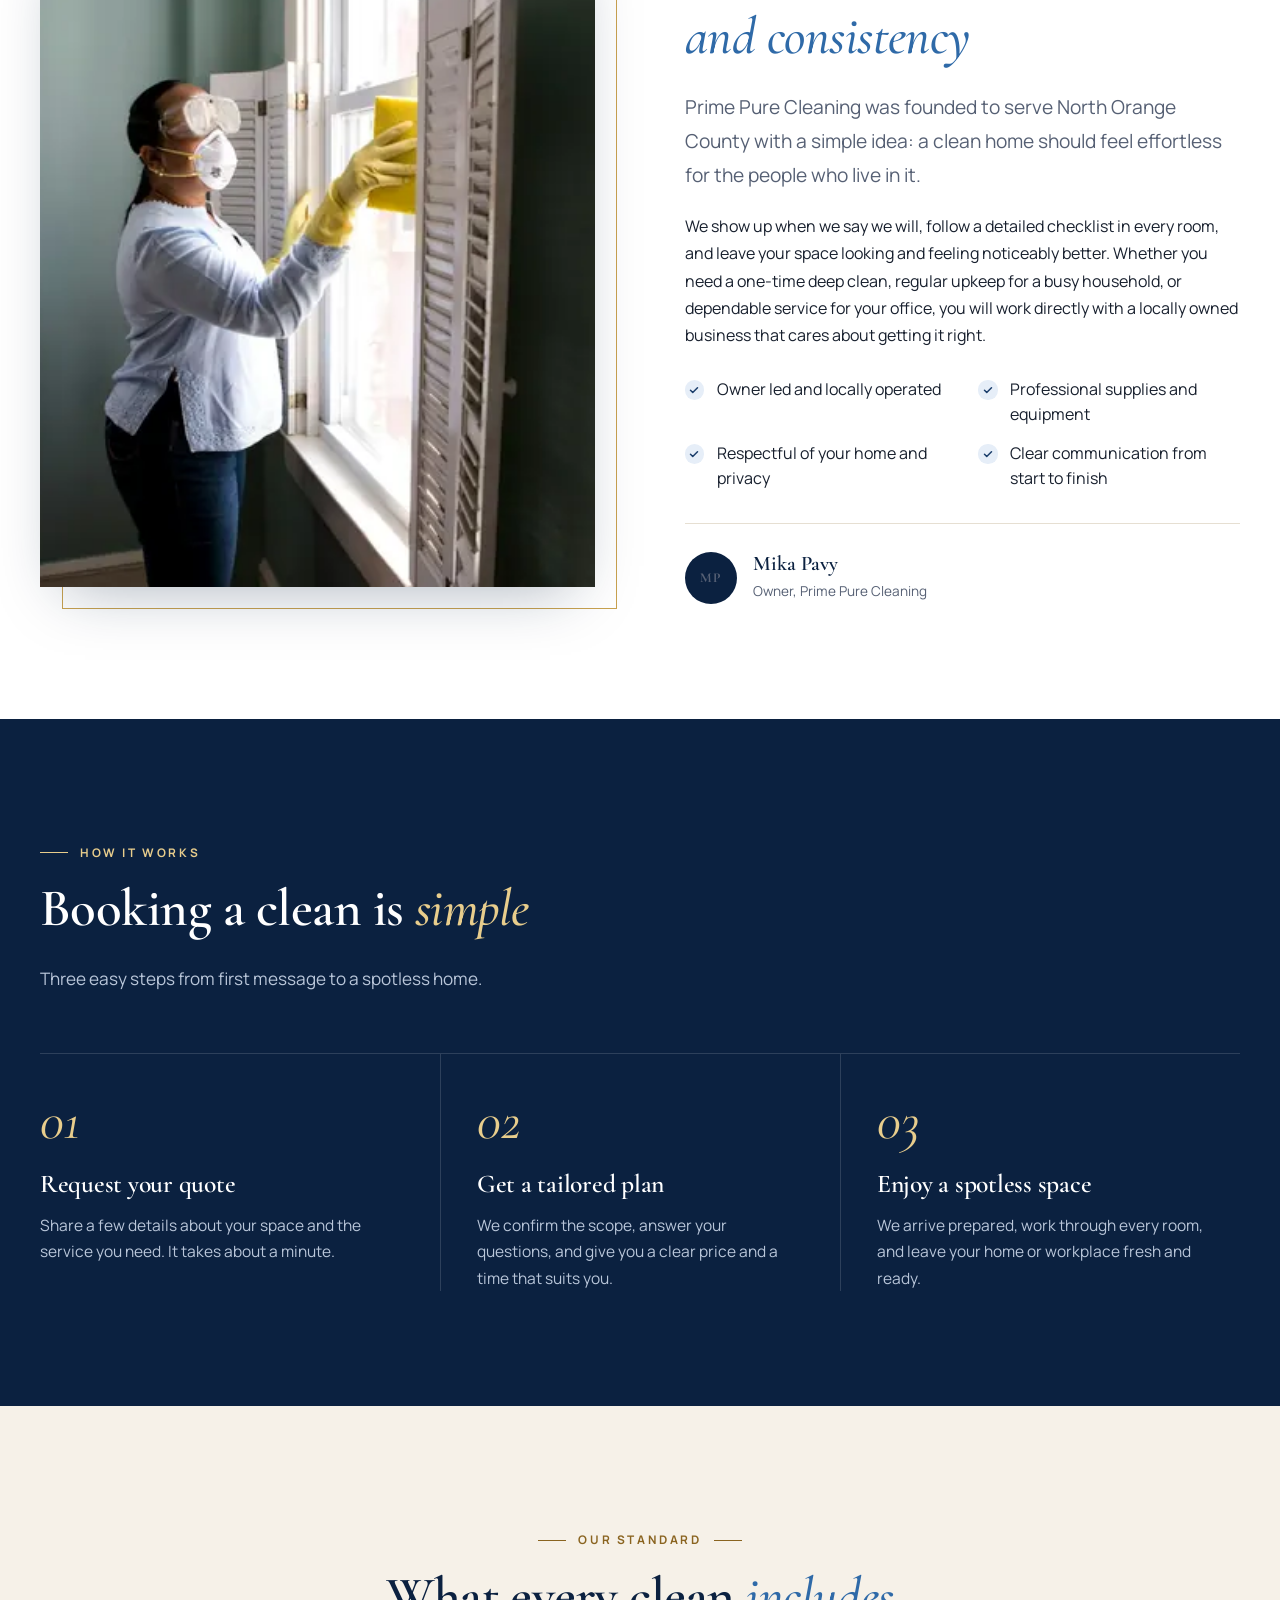
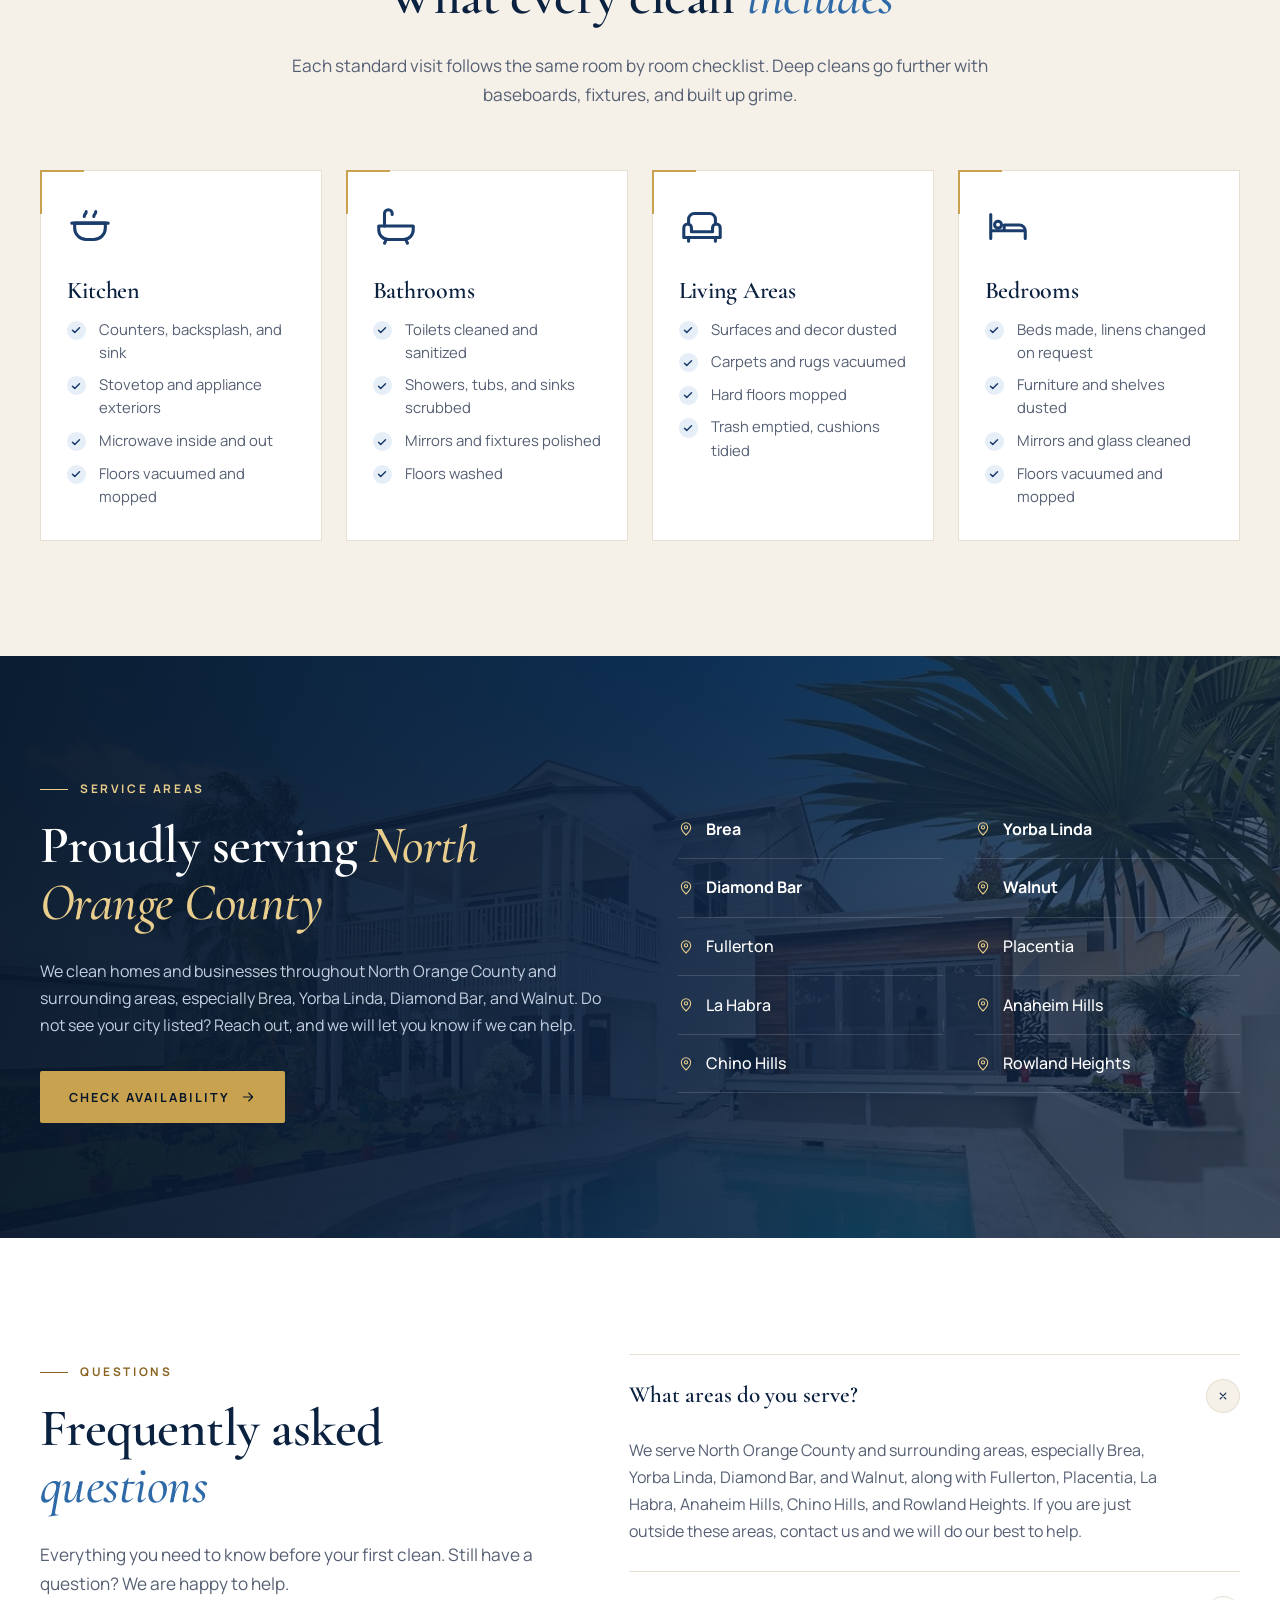
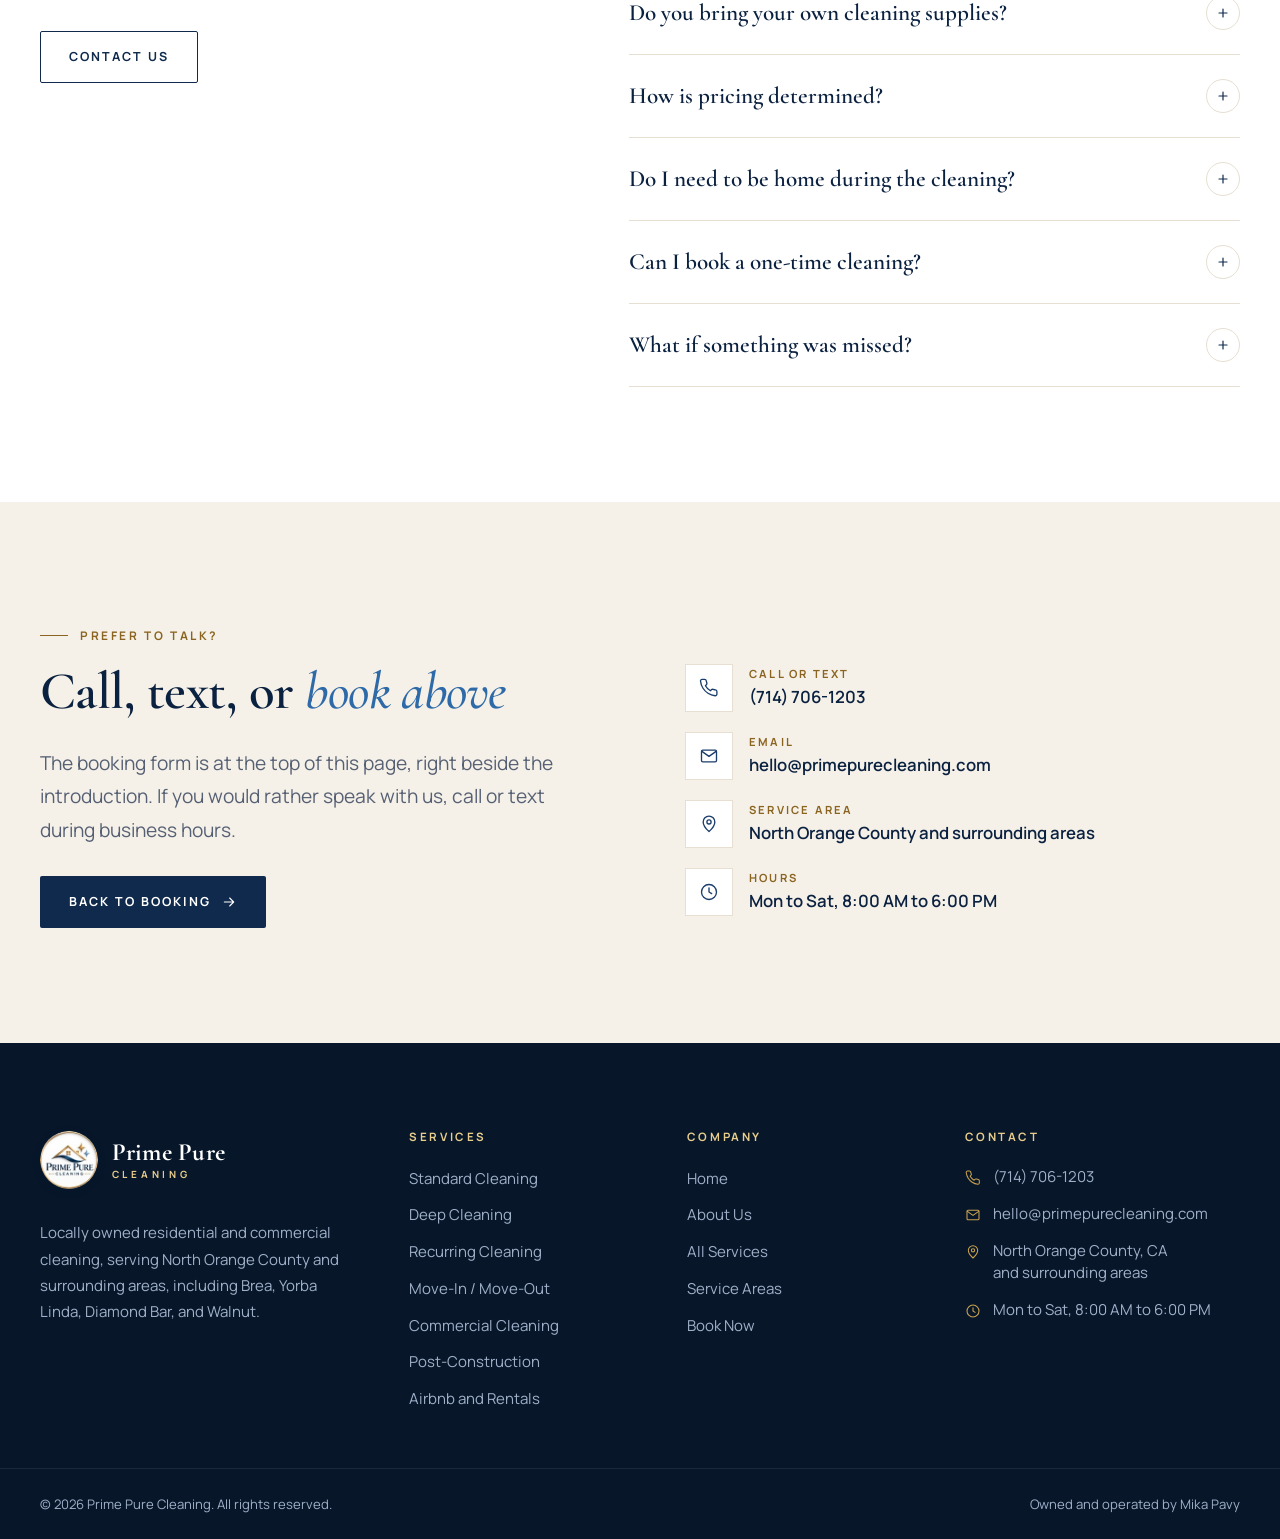
==== commit ace92af3: "Add the booking form beside the homepage intro and update the phone number Co-authored-by: Cursor <c" ====
--- a/index.html
+++ b/index.html
@@ -4,7 +4,7 @@
 <meta charset="utf-8">
 <meta name="viewport" content="width=device-width, initial-scale=1, viewport-fit=cover">
 <title>Prime Pure Cleaning | House Cleaning in North Orange County, CA</title>
-<meta name="description" content="Professional house and commercial cleaning in North Orange County, including Brea, Yorba Linda, Diamond Bar, and Walnut. Standard, deep, recurring, move-out, post-construction, and Airbnb cleaning. Free quotes.">
+<meta name="description" content="Professional house and commercial cleaning in North Orange County, including Brea, Yorba Linda, Diamond Bar, and Walnut. Standard, deep, recurring, move-out, post-construction, and Airbnb cleaning. Book online.">
 <meta name="robots" content="index, follow">
 <link rel="canonical" href="https://primepurecleaning.com/">
 <meta name="author" content="Prime Pure Cleaning">
@@ -16,7 +16,7 @@
 <meta property="og:site_name" content="Prime Pure Cleaning">
 <meta property="og:locale" content="en_US">
 <meta property="og:title" content="Prime Pure Cleaning | House Cleaning in North Orange County, CA">
-<meta property="og:description" content="Professional house and commercial cleaning in North Orange County, including Brea, Yorba Linda, Diamond Bar, and Walnut. Standard, deep, recurring, move-out, post-construction, and Airbnb cleaning. Free quotes.">
+<meta property="og:description" content="Professional house and commercial cleaning in North Orange County, including Brea, Yorba Linda, Diamond Bar, and Walnut. Standard, deep, recurring, move-out, post-construction, and Airbnb cleaning. Book online.">
 <meta property="og:url" content="https://primepurecleaning.com/">
 <meta property="og:image" content="https://primepurecleaning.com/assets/img/og-image.jpg">
 <meta property="og:image:width" content="1200">
@@ -24,7 +24,7 @@
 <meta property="og:image:alt" content="Prime Pure Cleaning logo, serving North Orange County, California">
 <meta name="twitter:card" content="summary_large_image">
 <meta name="twitter:title" content="Prime Pure Cleaning | House Cleaning in North Orange County, CA">
-<meta name="twitter:description" content="Professional house and commercial cleaning in North Orange County, including Brea, Yorba Linda, Diamond Bar, and Walnut. Standard, deep, recurring, move-out, post-construction, and Airbnb cleaning. Free quotes.">
+<meta name="twitter:description" content="Professional house and commercial cleaning in North Orange County, including Brea, Yorba Linda, Diamond Bar, and Walnut. Standard, deep, recurring, move-out, post-construction, and Airbnb cleaning. Book online.">
 <meta name="twitter:image" content="https://primepurecleaning.com/assets/img/og-image.jpg">
 <link rel="icon" href="/favicon.ico" sizes="48x48">
 <link rel="icon" href="/favicon.svg" type="image/svg+xml">
@@ -33,10 +33,9 @@
 <link rel="preconnect" href="https://fonts.googleapis.com">
 <link rel="preconnect" href="https://fonts.gstatic.com" crossorigin>
 <link rel="stylesheet" href="https://fonts.googleapis.com/css2?family=Cormorant+Garamond:ital,wght@0,500;0,600;0,700;1,500;1,600&family=Manrope:wght@400;500;600;700&display=swap">
-<link rel="stylesheet" href="/assets/css/styles.css?v=1">
-<link rel="preload" as="image" type="image/webp" imagesrcset="/assets/img/cleaning-team-living-room-640.webp 640w, /assets/img/cleaning-team-living-room-1024.webp 1024w" imagesizes="(min-width: 1024px) 540px, 100vw">
+<link rel="stylesheet" href="/assets/css/styles.css?v=2">
 <script>document.documentElement.classList.add("js")</script>
-<script type="application/ld+json">{"@context":"https://schema.org","@type":"LocalBusiness","@id":"https://primepurecleaning.com/#business","name":"Prime Pure Cleaning","description":"Residential and commercial cleaning company serving North Orange County, California and surrounding areas, including Brea, Yorba Linda, Diamond Bar, and Walnut.","url":"https://primepurecleaning.com/","logo":"https://primepurecleaning.com/assets/img/logo-320.png","image":"https://primepurecleaning.com/assets/img/og-image.jpg","telephone":"+16265550199","email":"hello@primepurecleaning.com","priceRange":"$$","founder":{"@type":"Person","name":"Mika Pavy"},"address":{"@type":"PostalAddress","addressRegion":"CA","addressCountry":"US"},"areaServed":[{"@type":"AdministrativeArea","name":"North Orange County, CA"},{"@type":"City","name":"Brea, CA"},{"@type":"City","name":"Yorba Linda, CA"},{"@type":"City","name":"Diamond Bar, CA"},{"@type":"City","name":"Walnut, CA"},{"@type":"City","name":"Fullerton, CA"},{"@type":"City","name":"Placentia, CA"},{"@type":"City","name":"La Habra, CA"},{"@type":"City","name":"Anaheim Hills, CA"},{"@type":"City","name":"Chino Hills, CA"},{"@type":"City","name":"Rowland Heights, CA"}],"openingHoursSpecification":[{"@type":"OpeningHoursSpecification","dayOfWeek":["Monday","Tuesday","Wednesday","Thursday","Friday","Saturday"],"opens":"08:00","closes":"18:00"}],"hasOfferCatalog":{"@type":"OfferCatalog","name":"Cleaning Services","itemListElement":[{"@type":"Offer","itemOffered":{"@type":"Service","name":"Standard Cleaning","url":"https://primepurecleaning.com/services/standard-cleaning/"}},{"@type":"Offer","itemOffered":{"@type":"Service","name":"Deep Cleaning","url":"https://primepurecleaning.com/services/deep-cleaning/"}},{"@type":"Offer","itemOffered":{"@type":"Service","name":"Recurring Cleaning","url":"https://primepurecleaning.com/services/recurring-cleaning/"}},{"@type":"Offer","itemOffered":{"@type":"Service","name":"Move-In and Move-Out Cleaning","url":"https://primepurecleaning.com/services/move-in-move-out-cleaning/"}},{"@type":"Offer","itemOffered":{"@type":"Service","name":"Commercial Cleaning","url":"https://primepurecleaning.com/services/commercial-cleaning/"}},{"@type":"Offer","itemOffered":{"@type":"Service","name":"Post-Construction Cleaning","url":"https://primepurecleaning.com/services/post-construction-cleaning/"}},{"@type":"Offer","itemOffered":{"@type":"Service","name":"Airbnb and Vacation Rental Cleaning","url":"https://primepurecleaning.com/services/airbnb-vacation-rental-cleaning/"}}]}}</script>
+<script type="application/ld+json">{"@context":"https://schema.org","@type":"LocalBusiness","@id":"https://primepurecleaning.com/#business","name":"Prime Pure Cleaning","description":"Residential and commercial cleaning company serving North Orange County, California and surrounding areas, including Brea, Yorba Linda, Diamond Bar, and Walnut.","url":"https://primepurecleaning.com/","logo":"https://primepurecleaning.com/assets/img/logo-320.png","image":"https://primepurecleaning.com/assets/img/og-image.jpg","telephone":"+17147061203","email":"hello@primepurecleaning.com","priceRange":"$$","founder":{"@type":"Person","name":"Mika Pavy"},"address":{"@type":"PostalAddress","addressRegion":"CA","addressCountry":"US"},"areaServed":[{"@type":"AdministrativeArea","name":"North Orange County, CA"},{"@type":"City","name":"Brea, CA"},{"@type":"City","name":"Yorba Linda, CA"},{"@type":"City","name":"Diamond Bar, CA"},{"@type":"City","name":"Walnut, CA"},{"@type":"City","name":"Fullerton, CA"},{"@type":"City","name":"Placentia, CA"},{"@type":"City","name":"La Habra, CA"},{"@type":"City","name":"Anaheim Hills, CA"},{"@type":"City","name":"Chino Hills, CA"},{"@type":"City","name":"Rowland Heights, CA"}],"openingHoursSpecification":[{"@type":"OpeningHoursSpecification","dayOfWeek":["Monday","Tuesday","Wednesday","Thursday","Friday","Saturday"],"opens":"08:00","closes":"18:00"}],"hasOfferCatalog":{"@type":"OfferCatalog","name":"Cleaning Services","itemListElement":[{"@type":"Offer","itemOffered":{"@type":"Service","name":"Standard Cleaning","url":"https://primepurecleaning.com/services/standard-cleaning/"}},{"@type":"Offer","itemOffered":{"@type":"Service","name":"Deep Cleaning","url":"https://primepurecleaning.com/services/deep-cleaning/"}},{"@type":"Offer","itemOffered":{"@type":"Service","name":"Recurring Cleaning","url":"https://primepurecleaning.com/services/recurring-cleaning/"}},{"@type":"Offer","itemOffered":{"@type":"Service","name":"Move-In and Move-Out Cleaning","url":"https://primepurecleaning.com/services/move-in-move-out-cleaning/"}},{"@type":"Offer","itemOffered":{"@type":"Service","name":"Commercial Cleaning","url":"https://primepurecleaning.com/services/commercial-cleaning/"}},{"@type":"Offer","itemOffered":{"@type":"Service","name":"Post-Construction Cleaning","url":"https://primepurecleaning.com/services/post-construction-cleaning/"}},{"@type":"Offer","itemOffered":{"@type":"Service","name":"Airbnb and Vacation Rental Cleaning","url":"https://primepurecleaning.com/services/airbnb-vacation-rental-cleaning/"}}]}}</script>
 <script type="application/ld+json">{"@context":"https://schema.org","@type":"FAQPage","mainEntity":[{"@type":"Question","name":"What areas do you serve?","acceptedAnswer":{"@type":"Answer","text":"We serve North Orange County and surrounding areas, especially Brea, Yorba Linda, Diamond Bar, and Walnut, along with Fullerton, Placentia, La Habra, Anaheim Hills, Chino Hills, and Rowland Heights. If you are just outside these areas, contact us and we will do our best to help."}},{"@type":"Question","name":"Do you bring your own cleaning supplies?","acceptedAnswer":{"@type":"Answer","text":"Yes. We arrive with professional supplies and equipment. If you would like us to use specific products in your home, just let us know."}},{"@type":"Question","name":"How is pricing determined?","acceptedAnswer":{"@type":"Answer","text":"Every space is different, so we quote based on the size of your home or business, its condition, and the service you choose. You will always receive a clear price before any work begins."}},{"@type":"Question","name":"Do I need to be home during the cleaning?","acceptedAnswer":{"@type":"Answer","text":"No. Many clients share a door code, lockbox, or spare key. We confirm when we arrive and let you know as soon as the clean is complete."}},{"@type":"Question","name":"Can I book a one-time cleaning?","acceptedAnswer":{"@type":"Answer","text":"Absolutely. Many clients start with a one-time standard or deep clean, and you can switch to a recurring plan at any time."}},{"@type":"Question","name":"What if something was missed?","acceptedAnswer":{"@type":"Answer","text":"Your satisfaction matters to us. If anything is not right, contact us within 24 hours and we will come back to take care of it."}}]}</script>
 <script type="application/ld+json">{"@context":"https://schema.org","@type":"WebSite","name":"Prime Pure Cleaning","url":"https://primepurecleaning.com/"}</script>
 </head>
@@ -46,7 +45,7 @@
 <div class="container">
 <span><svg viewBox="0 0 24 24" fill="none" stroke="currentColor" stroke-width="1.6" stroke-linecap="round" stroke-linejoin="round" aria-hidden="true" focusable="false"><path d="M12 21s-7-6.1-7-11.5a7 7 0 0 1 14 0C19 14.9 12 21 12 21z"/><circle cx="12" cy="9.5" r="2.5"/></svg>Serving North Orange County and surrounding areas</span>
 <ul>
-<li><a href="tel:+16265550199"><svg viewBox="0 0 24 24" fill="none" stroke="currentColor" stroke-width="1.6" stroke-linecap="round" stroke-linejoin="round" aria-hidden="true" focusable="false"><path d="M21.5 16.4v2.9a2 2 0 0 1-2.2 2 19.6 19.6 0 0 1-8.5-3 19.3 19.3 0 0 1-6-6A19.6 19.6 0 0 1 1.8 3.8 2 2 0 0 1 3.8 1.6h2.9a2 2 0 0 1 2 1.7c.1.9.4 1.8.7 2.7a2 2 0 0 1-.5 2.1L7.7 9.3a16 16 0 0 0 6 6l1.2-1.2a2 2 0 0 1 2.1-.5c.9.3 1.8.6 2.7.7a2 2 0 0 1 1.8 2.1z"/></svg>(626) 555-0199</a></li>
+<li><a href="tel:+17147061203"><svg viewBox="0 0 24 24" fill="none" stroke="currentColor" stroke-width="1.6" stroke-linecap="round" stroke-linejoin="round" aria-hidden="true" focusable="false"><path d="M21.5 16.4v2.9a2 2 0 0 1-2.2 2 19.6 19.6 0 0 1-8.5-3 19.3 19.3 0 0 1-6-6A19.6 19.6 0 0 1 1.8 3.8 2 2 0 0 1 3.8 1.6h2.9a2 2 0 0 1 2 1.7c.1.9.4 1.8.7 2.7a2 2 0 0 1-.5 2.1L7.7 9.3a16 16 0 0 0 6 6l1.2-1.2a2 2 0 0 1 2.1-.5c.9.3 1.8.6 2.7.7a2 2 0 0 1 1.8 2.1z"/></svg>(714) 706-1203</a></li>
 <li><a href="mailto:hello@primepurecleaning.com"><svg viewBox="0 0 24 24" fill="none" stroke="currentColor" stroke-width="1.6" stroke-linecap="round" stroke-linejoin="round" aria-hidden="true" focusable="false"><rect x="3" y="5" width="18" height="14" rx="1.5"/><path d="M3.5 6.5l8.5 6 8.5-6"/></svg>hello@primepurecleaning.com</a></li>
 <li><span><svg viewBox="0 0 24 24" fill="none" stroke="currentColor" stroke-width="1.6" stroke-linecap="round" stroke-linejoin="round" aria-hidden="true" focusable="false"><circle cx="12" cy="12" r="9"/><path d="M12 7v5l3.2 2"/></svg>Mon to Sat, 8:00 AM to 6:00 PM</span></li>
 </ul>
@@ -77,7 +76,7 @@
 <li class="nav__item"><a class="nav__link" href="/about/">About</a></li>
 <li class="nav__item"><a class="nav__link" href="/contact/">Contact</a></li>
 </ul>
-<a class="btn btn--primary" href="/contact/">Free Quote</a>
+<a class="btn btn--primary" href="/#book">Book Now</a>
 </nav>
 <button class="nav-toggle" type="button" aria-label="Open menu" aria-expanded="false" aria-controls="drawer"><svg viewBox="0 0 24 24" fill="none" stroke="currentColor" stroke-width="1.6" stroke-linecap="round" stroke-linejoin="round" aria-hidden="true" focusable="false"><path d="M3.5 7h17M3.5 12h17M3.5 17h11"/></svg></button>
 </div>
@@ -109,34 +108,31 @@
 <a href="/contact/">Contact</a>
 </nav>
 <div class="drawer__foot">
-<a class="btn btn--primary btn--block" href="/contact/">Get a Free Quote</a>
-<a class="btn btn--outline btn--block" href="tel:+16265550199"><svg viewBox="0 0 24 24" fill="none" stroke="currentColor" stroke-width="1.6" stroke-linecap="round" stroke-linejoin="round" aria-hidden="true" focusable="false"><path d="M21.5 16.4v2.9a2 2 0 0 1-2.2 2 19.6 19.6 0 0 1-8.5-3 19.3 19.3 0 0 1-6-6A19.6 19.6 0 0 1 1.8 3.8 2 2 0 0 1 3.8 1.6h2.9a2 2 0 0 1 2 1.7c.1.9.4 1.8.7 2.7a2 2 0 0 1-.5 2.1L7.7 9.3a16 16 0 0 0 6 6l1.2-1.2a2 2 0 0 1 2.1-.5c.9.3 1.8.6 2.7.7a2 2 0 0 1 1.8 2.1z"/></svg>Call (626) 555-0199</a>
+<a class="btn btn--primary btn--block" href="/#book">Book Now</a>
+<a class="btn btn--outline btn--block" href="tel:+17147061203"><svg viewBox="0 0 24 24" fill="none" stroke="currentColor" stroke-width="1.6" stroke-linecap="round" stroke-linejoin="round" aria-hidden="true" focusable="false"><path d="M21.5 16.4v2.9a2 2 0 0 1-2.2 2 19.6 19.6 0 0 1-8.5-3 19.3 19.3 0 0 1-6-6A19.6 19.6 0 0 1 1.8 3.8 2 2 0 0 1 3.8 1.6h2.9a2 2 0 0 1 2 1.7c.1.9.4 1.8.7 2.7a2 2 0 0 1-.5 2.1L7.7 9.3a16 16 0 0 0 6 6l1.2-1.2a2 2 0 0 1 2.1-.5c.9.3 1.8.6 2.7.7a2 2 0 0 1 1.8 2.1z"/></svg>Call (714) 706-1203</a>
 </div>
 </div>
 </div>
 <main id="main">
-<section class="hero">
+<section class="hero hero--book">
 <div class="container">
 <div>
 <span class="eyebrow">North Orange County and Surrounding Areas</span>
 <h1>House cleaning in North Orange County, <em>done to a higher standard.</em></h1>
 <p class="lead">Prime Pure Cleaning keeps homes and workplaces across Brea, Yorba Linda, Diamond Bar, Walnut, and North OC spotless, fresh, and cared for. Detailed work, dependable scheduling, and a team that treats your space with respect.</p>
 <div class="btn-row">
-<a class="btn btn--primary" href="#quote">Get a Free Quote<svg viewBox="0 0 24 24" fill="none" stroke="currentColor" stroke-width="1.6" stroke-linecap="round" stroke-linejoin="round" aria-hidden="true" focusable="false"><path d="M5 12h14M13 6l6 6-6 6"/></svg></a>
 <a class="btn btn--outline" href="/services/">Explore Services</a>
+<a class="btn btn--outline" href="tel:+17147061203"><svg viewBox="0 0 24 24" fill="none" stroke="currentColor" stroke-width="1.6" stroke-linecap="round" stroke-linejoin="round" aria-hidden="true" focusable="false"><path d="M21.5 16.4v2.9a2 2 0 0 1-2.2 2 19.6 19.6 0 0 1-8.5-3 19.3 19.3 0 0 1-6-6A19.6 19.6 0 0 1 1.8 3.8 2 2 0 0 1 3.8 1.6h2.9a2 2 0 0 1 2 1.7c.1.9.4 1.8.7 2.7a2 2 0 0 1-.5 2.1L7.7 9.3a16 16 0 0 0 6 6l1.2-1.2a2 2 0 0 1 2.1-.5c.9.3 1.8.6 2.7.7a2 2 0 0 1 1.8 2.1z"/></svg>(714) 706-1203</a>
 </div>
 <ul class="hero__meta">
 <li><svg viewBox="0 0 24 24" fill="none" stroke="currentColor" stroke-width="1.6" stroke-linecap="round" stroke-linejoin="round" aria-hidden="true" focusable="false"><path d="M3 11.5L12 4l9 7.5"/><path d="M5.5 10v10h13V10"/><path d="M10 20v-5.5h4V20"/></svg>Residential and commercial</li>
-<li><svg viewBox="0 0 24 24" fill="none" stroke="currentColor" stroke-width="1.6" stroke-linecap="round" stroke-linejoin="round" aria-hidden="true" focusable="false"><path d="M3 12.2V4h8.2l9.3 9.3-8.2 8.2z"/><circle cx="7.5" cy="8.5" r="1.4"/></svg>Free, no-obligation quotes</li>
+<li><svg viewBox="0 0 24 24" fill="none" stroke="currentColor" stroke-width="1.6" stroke-linecap="round" stroke-linejoin="round" aria-hidden="true" focusable="false"><path d="M3 12.2V4h8.2l9.3 9.3-8.2 8.2z"/><circle cx="7.5" cy="8.5" r="1.4"/></svg>Book online in a few minutes</li>
 <li><svg viewBox="0 0 24 24" fill="none" stroke="currentColor" stroke-width="1.6" stroke-linecap="round" stroke-linejoin="round" aria-hidden="true" focusable="false"><path d="M12 20s-7.5-4.4-7.5-10.2A4.3 4.3 0 0 1 12 7.2a4.3 4.3 0 0 1 7.5 2.6C19.5 15.6 12 20 12 20z"/></svg>Locally owned</li>
 </ul>
 </div>
-<div class="hero__media framed">
-<div class="framed__img"><img src="/assets/img/cleaning-team-living-room-640.webp" srcset="/assets/img/cleaning-team-living-room-640.webp 640w, /assets/img/cleaning-team-living-room-1024.webp 1024w" sizes="(min-width: 1024px) 540px, 100vw" width="1024" height="574" alt="Two Prime Pure cleaners dusting shelves and mopping the floor of a bright living room" fetchpriority="high" decoding="async"></div>
-<div class="hero__badge">
-<span class="hero__badge-icon"><svg viewBox="0 0 24 24" fill="none" stroke="currentColor" stroke-width="1.6" stroke-linecap="round" stroke-linejoin="round" aria-hidden="true" focusable="false"><path d="M11 3l1.9 5.1L18 10l-5.1 1.9L11 17l-1.9-5.1L4 10l5.1-1.9z"/><path d="M18.5 14.5l.8 2.2 2.2.8-2.2.8-.8 2.2-.8-2.2-2.2-.8 2.2-.8z"/></svg></span>
-<div><strong>Detail you can see</strong><span>Room by room checklists on every visit</span></div>
-</div>
+<div class="book-card" id="book">
+<iframe src="https://primepurecleaningco.bookingkoala.com/booknow?embed=true" title="Book a cleaning with Prime Pure Cleaning" style="border:none;height:1000px" width="100%" scrolling="no"></iframe>
+<script src="https://primepurecleaningco.bookingkoala.com/resources/embed.js" defer></script>
 </div>
 </div>
 </section>
@@ -336,50 +332,20 @@
 </div>
 </section>
 
-<section class="section section--cream" id="quote" aria-labelledby="quote-title">
-<div class="container quote">
+<section class="section section--cream" aria-labelledby="reach-title">
+<div class="container split" style="align-items:center">
 <div class="reveal">
-<span class="eyebrow">Free Quote</span>
-<h2 id="quote-title">Let us take cleaning <em>off your list</em></h2>
-<p class="lead">Send us a few details and we will get back to you with a clear, no-obligation quote. Prefer to talk? Call or text anytime during business hours.</p>
-<ul class="contact-list">
-<li><span class="contact-list__icon"><svg viewBox="0 0 24 24" fill="none" stroke="currentColor" stroke-width="1.6" stroke-linecap="round" stroke-linejoin="round" aria-hidden="true" focusable="false"><path d="M21.5 16.4v2.9a2 2 0 0 1-2.2 2 19.6 19.6 0 0 1-8.5-3 19.3 19.3 0 0 1-6-6A19.6 19.6 0 0 1 1.8 3.8 2 2 0 0 1 3.8 1.6h2.9a2 2 0 0 1 2 1.7c.1.9.4 1.8.7 2.7a2 2 0 0 1-.5 2.1L7.7 9.3a16 16 0 0 0 6 6l1.2-1.2a2 2 0 0 1 2.1-.5c.9.3 1.8.6 2.7.7a2 2 0 0 1 1.8 2.1z"/></svg></span><div><small>Call or text</small><a href="tel:+16265550199">(626) 555-0199</a></div></li>
+<span class="eyebrow">Prefer to talk?</span>
+<h2 id="reach-title">Call, text, or <em>book above</em></h2>
+<p class="lead">The booking form is at the top of this page, right beside the introduction. If you would rather speak with us, call or text during business hours.</p>
+<div class="btn-row" style="margin-top:1.75rem"><a class="btn btn--primary" href="#book">Back to booking<svg viewBox="0 0 24 24" fill="none" stroke="currentColor" stroke-width="1.6" stroke-linecap="round" stroke-linejoin="round" aria-hidden="true" focusable="false"><path d="M5 12h14M13 6l6 6-6 6"/></svg></a></div>
+</div>
+<div class="reveal"><ul class="contact-list">
+<li><span class="contact-list__icon"><svg viewBox="0 0 24 24" fill="none" stroke="currentColor" stroke-width="1.6" stroke-linecap="round" stroke-linejoin="round" aria-hidden="true" focusable="false"><path d="M21.5 16.4v2.9a2 2 0 0 1-2.2 2 19.6 19.6 0 0 1-8.5-3 19.3 19.3 0 0 1-6-6A19.6 19.6 0 0 1 1.8 3.8 2 2 0 0 1 3.8 1.6h2.9a2 2 0 0 1 2 1.7c.1.9.4 1.8.7 2.7a2 2 0 0 1-.5 2.1L7.7 9.3a16 16 0 0 0 6 6l1.2-1.2a2 2 0 0 1 2.1-.5c.9.3 1.8.6 2.7.7a2 2 0 0 1 1.8 2.1z"/></svg></span><div><small>Call or text</small><a href="tel:+17147061203">(714) 706-1203</a></div></li>
 <li><span class="contact-list__icon"><svg viewBox="0 0 24 24" fill="none" stroke="currentColor" stroke-width="1.6" stroke-linecap="round" stroke-linejoin="round" aria-hidden="true" focusable="false"><rect x="3" y="5" width="18" height="14" rx="1.5"/><path d="M3.5 6.5l8.5 6 8.5-6"/></svg></span><div><small>Email</small><a href="mailto:hello@primepurecleaning.com">hello@primepurecleaning.com</a></div></li>
 <li><span class="contact-list__icon"><svg viewBox="0 0 24 24" fill="none" stroke="currentColor" stroke-width="1.6" stroke-linecap="round" stroke-linejoin="round" aria-hidden="true" focusable="false"><path d="M12 21s-7-6.1-7-11.5a7 7 0 0 1 14 0C19 14.9 12 21 12 21z"/><circle cx="12" cy="9.5" r="2.5"/></svg></span><div><small>Service area</small><span>North Orange County and surrounding areas</span></div></li>
 <li><span class="contact-list__icon"><svg viewBox="0 0 24 24" fill="none" stroke="currentColor" stroke-width="1.6" stroke-linecap="round" stroke-linejoin="round" aria-hidden="true" focusable="false"><circle cx="12" cy="12" r="9"/><path d="M12 7v5l3.2 2"/></svg></span><div><small>Hours</small><span>Mon to Sat, 8:00 AM to 6:00 PM</span></div></li>
-</ul>
-</div>
-<div class="reveal"><div class="form-card">
-<h3>Request a free quote</h3>
-<p>Tell us a little about your space. We will reply with a clear price and available times.</p>
-<form action="https://formsubmit.co/hello@primepurecleaning.com" method="POST">
-<input type="hidden" name="_subject" value="New quote request from primepurecleaning.com">
-<input type="hidden" name="_template" value="table">
-<input type="hidden" name="_next" value="https://primepurecleaning.com/thank-you/">
-<input type="text" name="_honey" class="hp" tabindex="-1" autocomplete="off" aria-hidden="true">
-<div class="form-grid">
-<div class="field"><label for="name">Full name</label><input id="name" name="name" type="text" autocomplete="name" required></div>
-<div class="field"><label for="phone">Phone</label><input id="phone" name="phone" type="tel" autocomplete="tel" inputmode="tel" required></div>
-<div class="field"><label for="email">Email</label><input id="email" name="email" type="email" autocomplete="email" required></div>
-<div class="field"><label for="city">City</label><input id="city" name="city" type="text" autocomplete="address-level2" placeholder="Brea"></div>
-<div class="field field--full"><label for="service">Service</label>
-<select id="service" name="service" required>
-<option value="" disabled selected>Select a service</option>
-<option value="standard-cleaning">Standard Cleaning</option>
-<option value="deep-cleaning">Deep Cleaning</option>
-<option value="recurring-cleaning">Recurring Cleaning</option>
-<option value="move-in-move-out-cleaning">Move-In and Move-Out Cleaning</option>
-<option value="commercial-cleaning">Commercial Cleaning</option>
-<option value="post-construction-cleaning">Post-Construction Cleaning</option>
-<option value="airbnb-vacation-rental-cleaning">Airbnb and Vacation Rental Cleaning</option>
-<option value="not-sure">Not sure yet</option>
-</select></div>
-<div class="field field--full"><label for="message">Tell us about your space</label><textarea id="message" name="message" placeholder="Home size, number of bedrooms and bathrooms, preferred dates, or anything else we should know."></textarea></div>
-</div>
-<button class="btn btn--primary btn--block" type="submit" style="margin-top:1.5rem">Send Request<svg viewBox="0 0 24 24" fill="none" stroke="currentColor" stroke-width="1.6" stroke-linecap="round" stroke-linejoin="round" aria-hidden="true" focusable="false"><path d="M5 12h14M13 6l6 6-6 6"/></svg></button>
-<p class="form-note">No obligation. We respect your privacy and never share your details.</p>
-</form>
-</div></div>
+</ul></div>
 </div>
 </section>
 </main>
@@ -411,13 +377,13 @@
 <li><a href="/about/">About Us</a></li>
 <li><a href="/services/">All Services</a></li>
 <li><a href="/#areas">Service Areas</a></li>
-<li><a href="/contact/">Free Quote</a></li>
+<li><a href="/#book">Book Now</a></li>
 </ul>
 </div>
 <div>
 <h2>Contact</h2>
 <ul class="footer-contact">
-<li><svg viewBox="0 0 24 24" fill="none" stroke="currentColor" stroke-width="1.6" stroke-linecap="round" stroke-linejoin="round" aria-hidden="true" focusable="false"><path d="M21.5 16.4v2.9a2 2 0 0 1-2.2 2 19.6 19.6 0 0 1-8.5-3 19.3 19.3 0 0 1-6-6A19.6 19.6 0 0 1 1.8 3.8 2 2 0 0 1 3.8 1.6h2.9a2 2 0 0 1 2 1.7c.1.9.4 1.8.7 2.7a2 2 0 0 1-.5 2.1L7.7 9.3a16 16 0 0 0 6 6l1.2-1.2a2 2 0 0 1 2.1-.5c.9.3 1.8.6 2.7.7a2 2 0 0 1 1.8 2.1z"/></svg><a href="tel:+16265550199">(626) 555-0199</a></li>
+<li><svg viewBox="0 0 24 24" fill="none" stroke="currentColor" stroke-width="1.6" stroke-linecap="round" stroke-linejoin="round" aria-hidden="true" focusable="false"><path d="M21.5 16.4v2.9a2 2 0 0 1-2.2 2 19.6 19.6 0 0 1-8.5-3 19.3 19.3 0 0 1-6-6A19.6 19.6 0 0 1 1.8 3.8 2 2 0 0 1 3.8 1.6h2.9a2 2 0 0 1 2 1.7c.1.9.4 1.8.7 2.7a2 2 0 0 1-.5 2.1L7.7 9.3a16 16 0 0 0 6 6l1.2-1.2a2 2 0 0 1 2.1-.5c.9.3 1.8.6 2.7.7a2 2 0 0 1 1.8 2.1z"/></svg><a href="tel:+17147061203">(714) 706-1203</a></li>
 <li><svg viewBox="0 0 24 24" fill="none" stroke="currentColor" stroke-width="1.6" stroke-linecap="round" stroke-linejoin="round" aria-hidden="true" focusable="false"><rect x="3" y="5" width="18" height="14" rx="1.5"/><path d="M3.5 6.5l8.5 6 8.5-6"/></svg><a href="mailto:hello@primepurecleaning.com">hello@primepurecleaning.com</a></li>
 <li><svg viewBox="0 0 24 24" fill="none" stroke="currentColor" stroke-width="1.6" stroke-linecap="round" stroke-linejoin="round" aria-hidden="true" focusable="false"><path d="M12 21s-7-6.1-7-11.5a7 7 0 0 1 14 0C19 14.9 12 21 12 21z"/><circle cx="12" cy="9.5" r="2.5"/></svg><span>North Orange County, CA<br>and surrounding areas</span></li>
 <li><svg viewBox="0 0 24 24" fill="none" stroke="currentColor" stroke-width="1.6" stroke-linecap="round" stroke-linejoin="round" aria-hidden="true" focusable="false"><circle cx="12" cy="12" r="9"/><path d="M12 7v5l3.2 2"/></svg><span>Mon to Sat, 8:00 AM to 6:00 PM</span></li>
@@ -432,9 +398,9 @@
 </div>
 </footer>
 <div class="action-bar">
-<a class="btn btn--outline" href="tel:+16265550199"><svg viewBox="0 0 24 24" fill="none" stroke="currentColor" stroke-width="1.6" stroke-linecap="round" stroke-linejoin="round" aria-hidden="true" focusable="false"><path d="M21.5 16.4v2.9a2 2 0 0 1-2.2 2 19.6 19.6 0 0 1-8.5-3 19.3 19.3 0 0 1-6-6A19.6 19.6 0 0 1 1.8 3.8 2 2 0 0 1 3.8 1.6h2.9a2 2 0 0 1 2 1.7c.1.9.4 1.8.7 2.7a2 2 0 0 1-.5 2.1L7.7 9.3a16 16 0 0 0 6 6l1.2-1.2a2 2 0 0 1 2.1-.5c.9.3 1.8.6 2.7.7a2 2 0 0 1 1.8 2.1z"/></svg>Call Now</a>
-<a class="btn btn--primary" href="/contact/">Free Quote</a>
-</div>
-<script src="/assets/js/main.js?v=1" defer></script>
+<a class="btn btn--outline" href="tel:+17147061203"><svg viewBox="0 0 24 24" fill="none" stroke="currentColor" stroke-width="1.6" stroke-linecap="round" stroke-linejoin="round" aria-hidden="true" focusable="false"><path d="M21.5 16.4v2.9a2 2 0 0 1-2.2 2 19.6 19.6 0 0 1-8.5-3 19.3 19.3 0 0 1-6-6A19.6 19.6 0 0 1 1.8 3.8 2 2 0 0 1 3.8 1.6h2.9a2 2 0 0 1 2 1.7c.1.9.4 1.8.7 2.7a2 2 0 0 1-.5 2.1L7.7 9.3a16 16 0 0 0 6 6l1.2-1.2a2 2 0 0 1 2.1-.5c.9.3 1.8.6 2.7.7a2 2 0 0 1 1.8 2.1z"/></svg>Call Now</a>
+<a class="btn btn--primary" href="/#book">Book Now</a>
+</div>
+<script src="/assets/js/main.js?v=2" defer></script>
 </body>
 </html>
--- a/assets/css/styles.css
+++ b/assets/css/styles.css
@@ -255,6 +255,14 @@
 /* Hero */
 
 .hero { position: relative; background: var(--cream-100); overflow: hidden; }
+.hero--book { overflow: visible; }
+.hero--book .container { align-items: start; grid-template-columns: minmax(0, .92fr) minmax(0, 1.08fr); }
+.book-card { background: var(--white); border: 1px solid var(--line); box-shadow: var(--shadow-lg); position: relative; }
+.book-card::after { content: ""; position: absolute; top: -12px; right: -12px; width: 56px; height: 56px; border-top: 1px solid var(--gold-500); border-right: 1px solid var(--gold-500); pointer-events: none; }
+.book-card iframe { display: block; width: 100%; max-width: 100%; background: var(--white); }
+@media (min-width: 1024px) {
+  .hero--book .container > div:first-child { position: sticky; top: calc(var(--header-h) + 28px); }
+}
 .hero::before {
   content: ""; position: absolute; inset: 0 auto 0 0; width: 58%;
   background: radial-gradient(120% 90% at 0% 0%, rgba(110, 158, 212, .14), transparent 60%);
@@ -560,7 +568,8 @@
   .brand img { width: 50px; height: 50px; }
   .brand__name { font-size: 1.4rem; }
 
-  .hero .container, .service-hero .container, .split, .split--wide-text, .areas .container, .quote, .included, .service-row { grid-template-columns: 1fr; }
+  .hero .container, .hero--book .container, .service-hero .container, .split, .split--wide-text, .areas .container, .quote, .included, .service-row { grid-template-columns: 1fr; }
+  .hero--book .container > div:first-child { position: static; }
   .hero__media { max-width: 620px; margin-right: 22px; }
   .split__media { max-width: 620px; margin-right: 22px; }
   .split--reverse .split__media { order: 0; margin-right: 0; margin-left: 22px; }
@@ -621,7 +630,7 @@
   .area-list { grid-template-columns: 1fr 1fr; gap: 0 1.25rem; }
   .area-list li { font-size: .92rem; padding: .8rem 0; }
   .form-grid { grid-template-columns: 1fr; }
-  .form-card::after { top: -8px; right: -8px; width: 40px; height: 40px; }
+  .form-card::after, .book-card::after { top: -8px; right: -8px; width: 40px; height: 40px; }
   .faq details p { padding-right: 0; }
   .faq summary { padding: 1.25rem 0; }
   .cta-band .container { flex-direction: column; align-items: flex-start; }
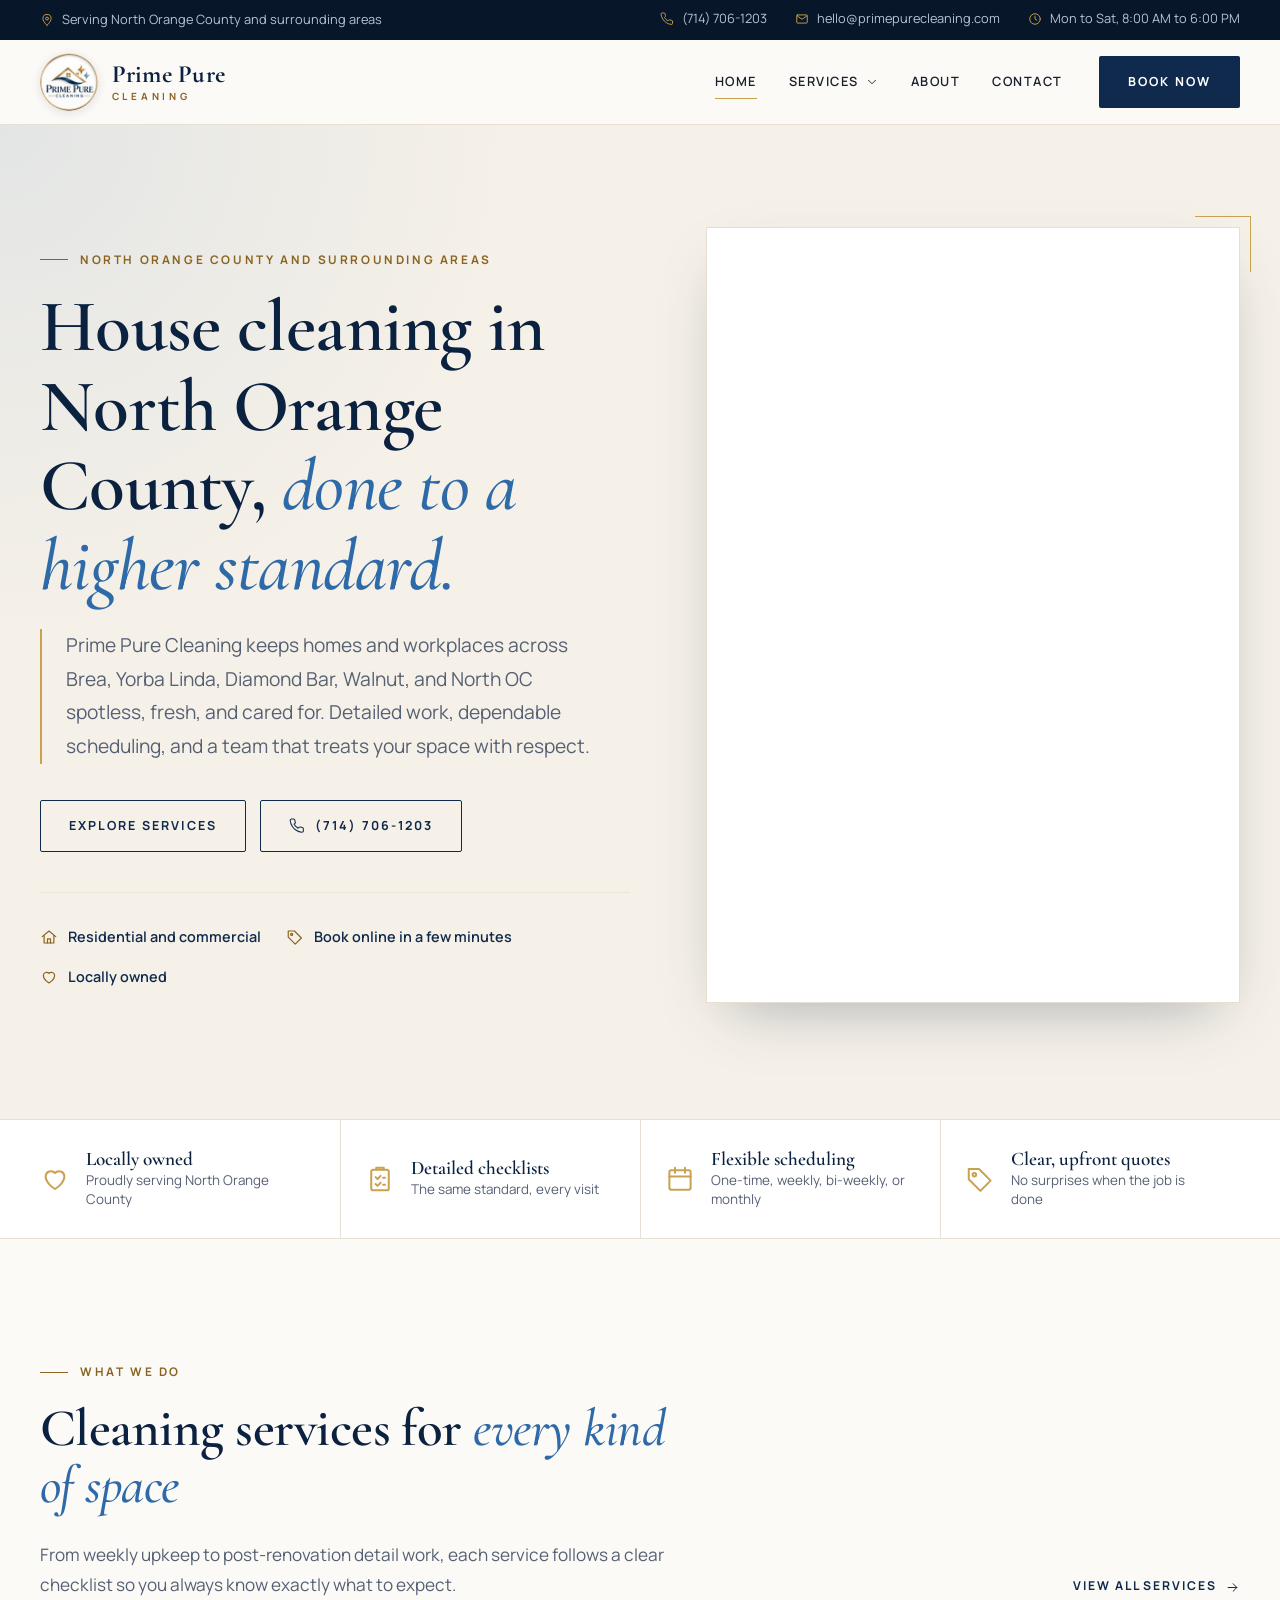
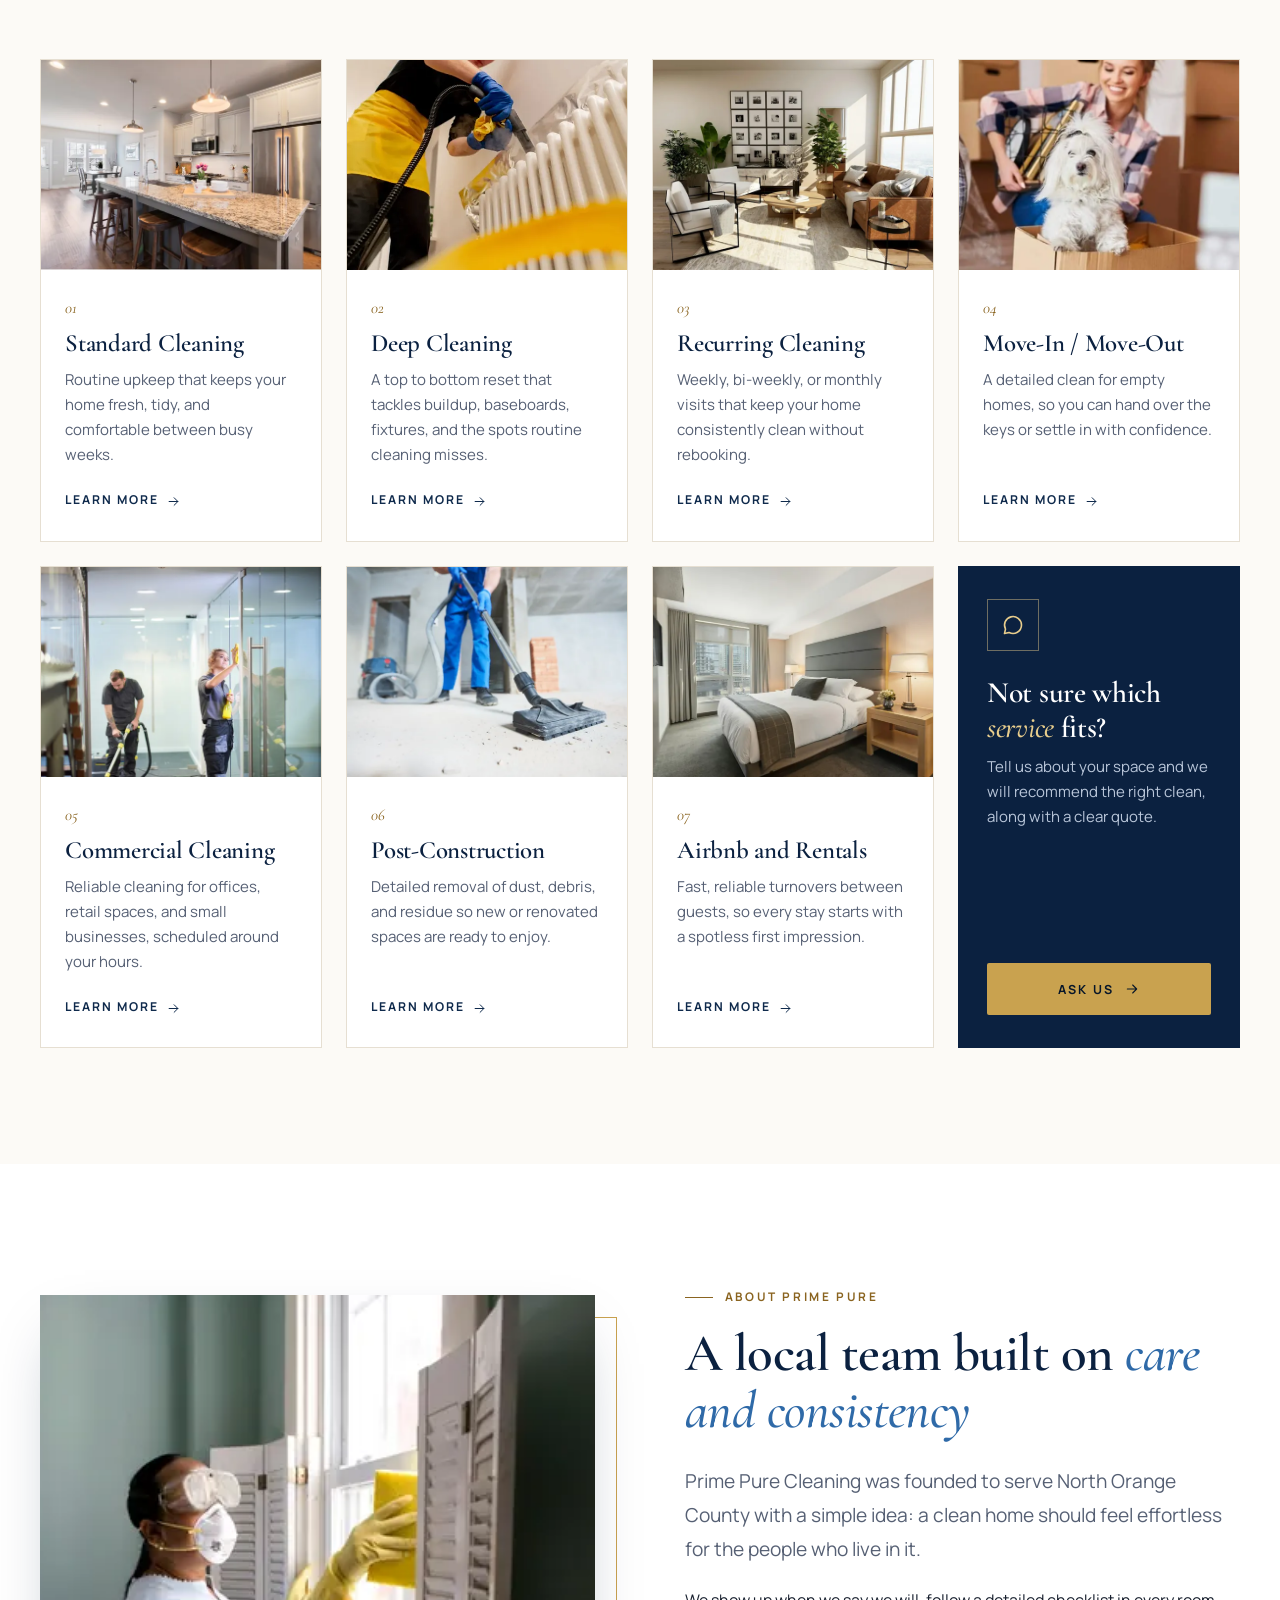
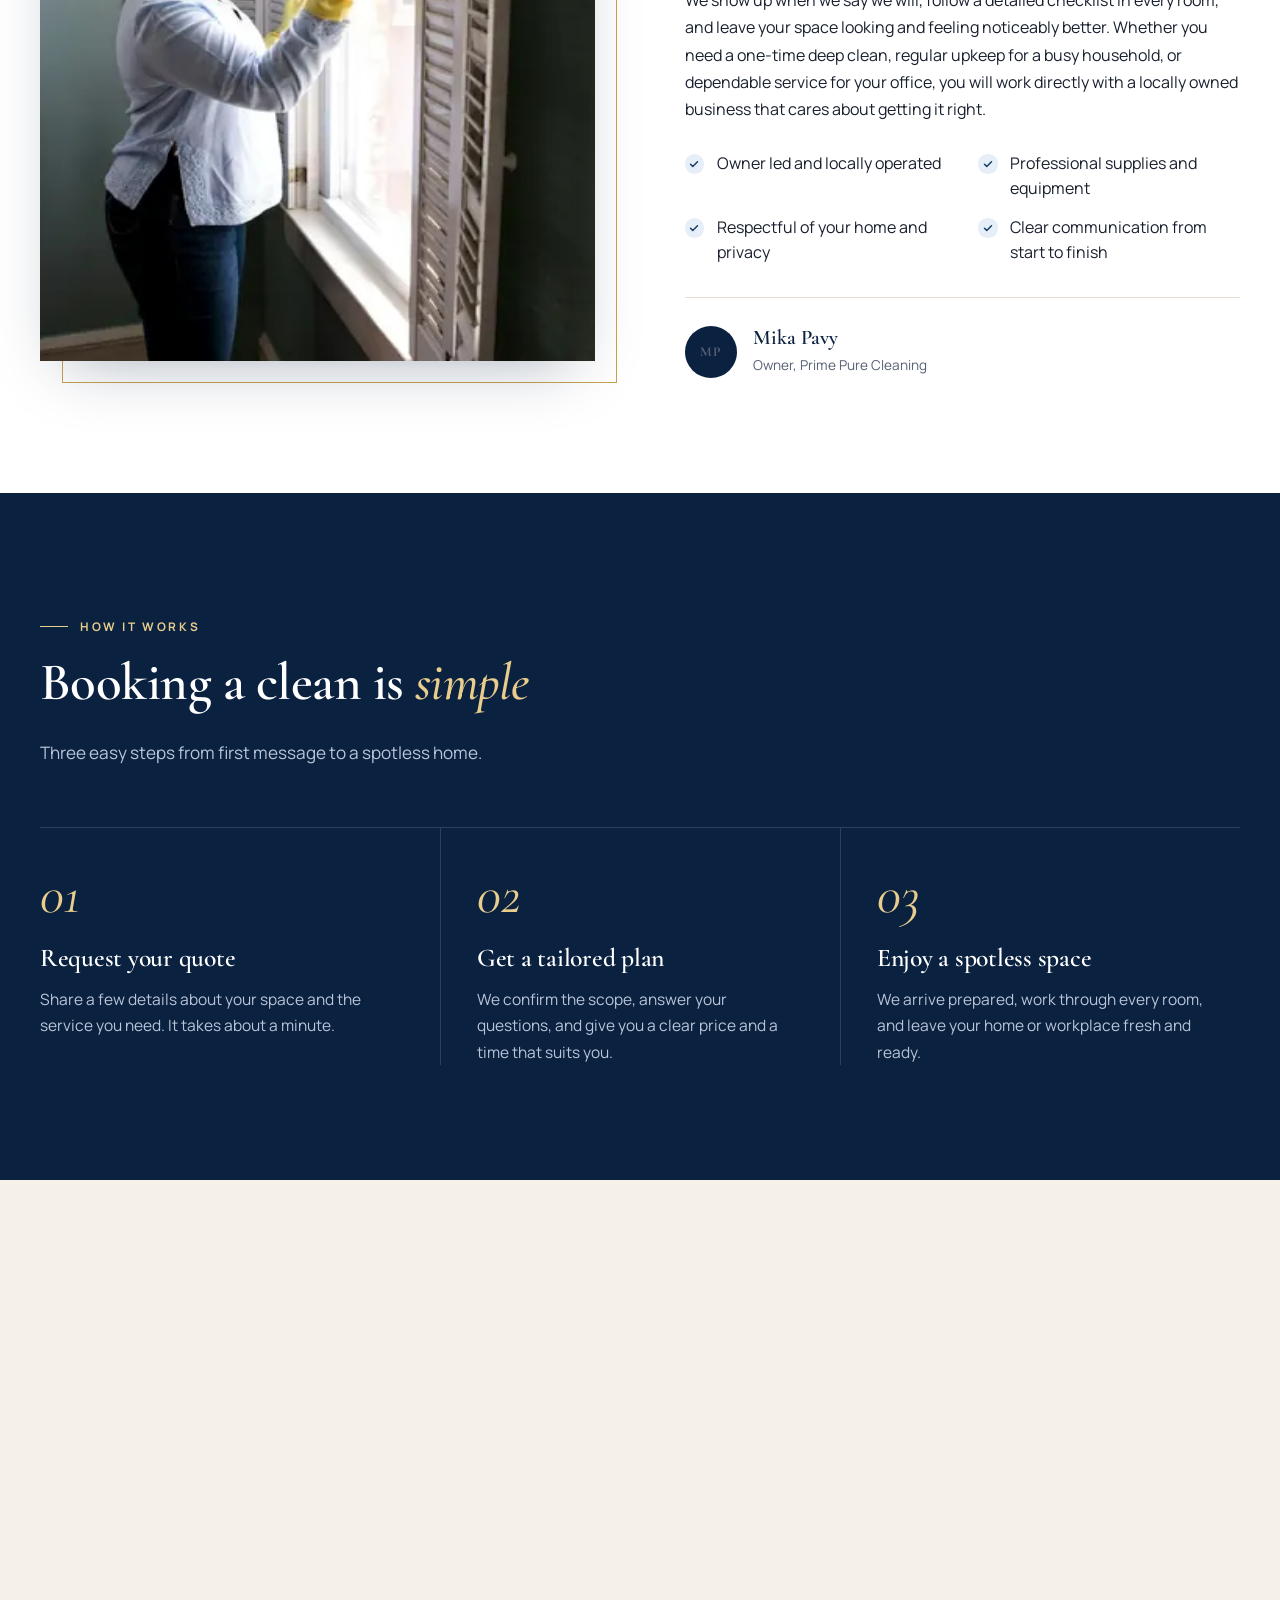
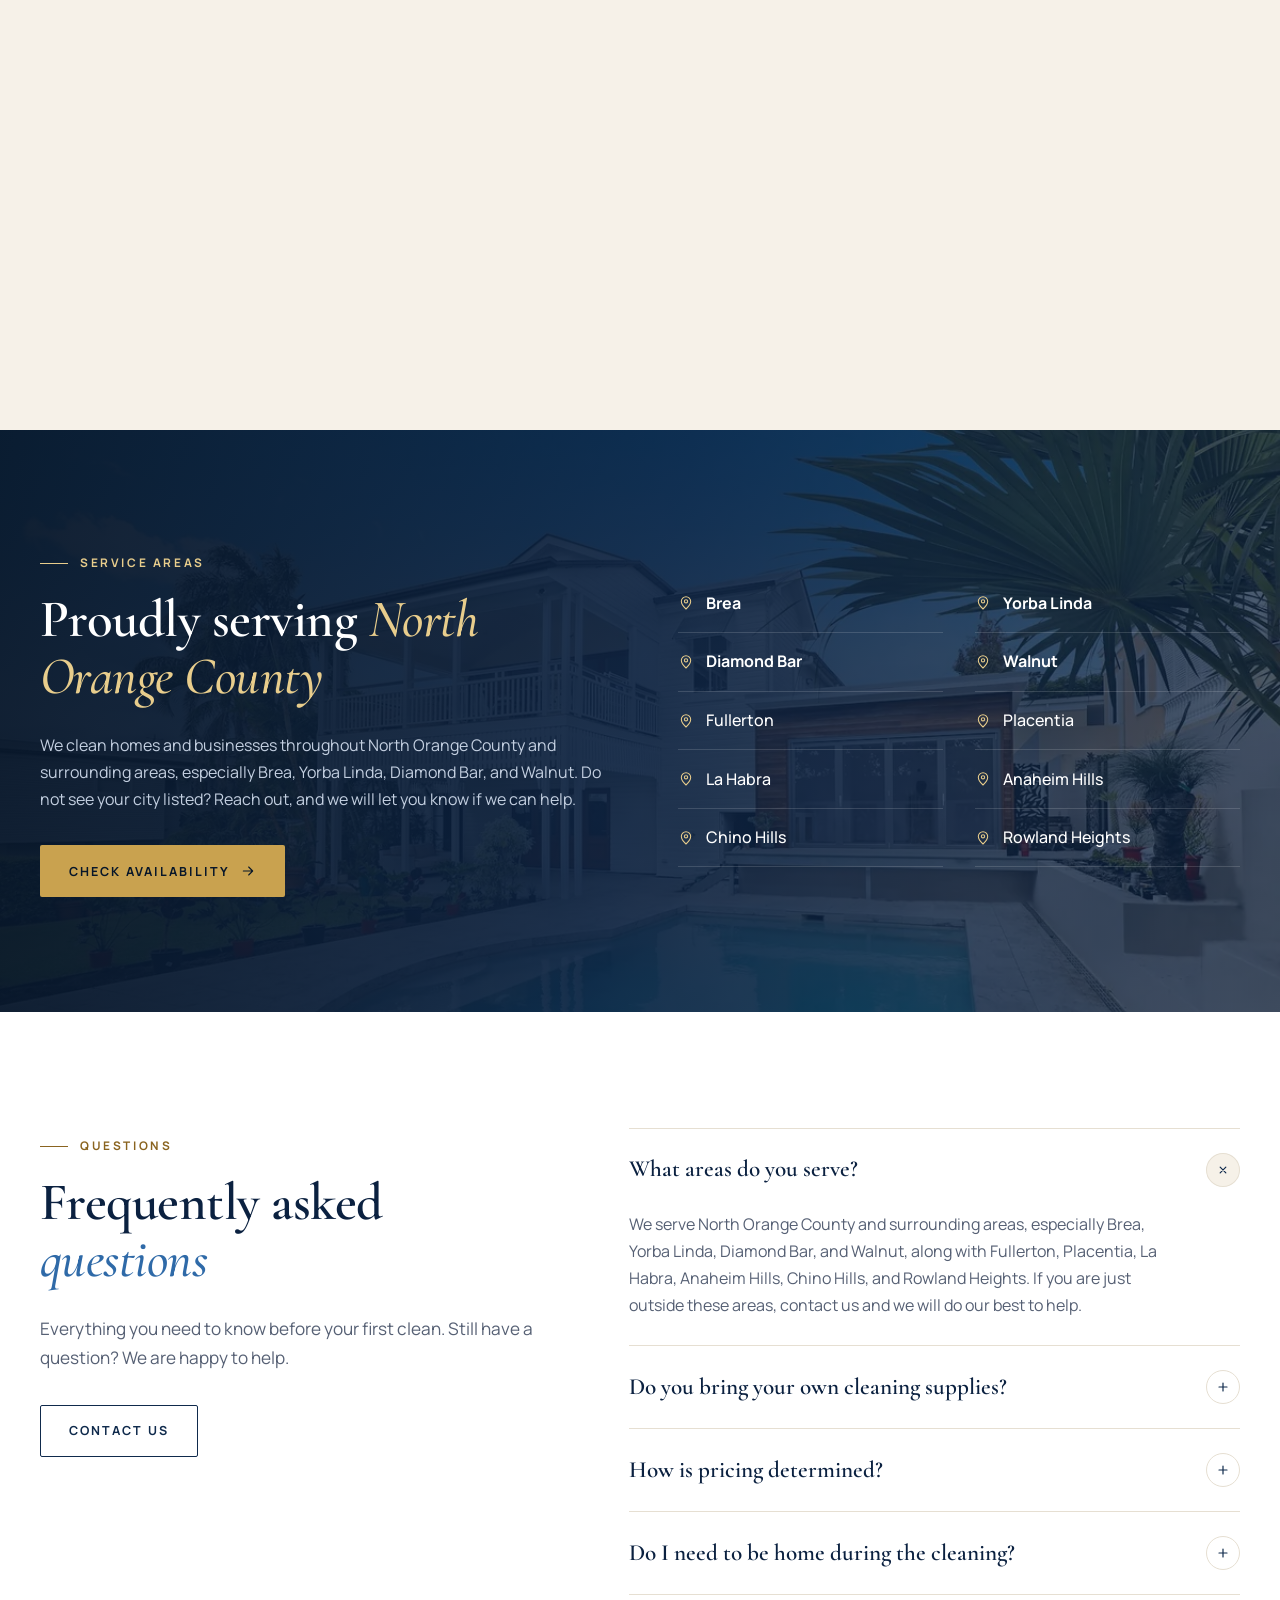
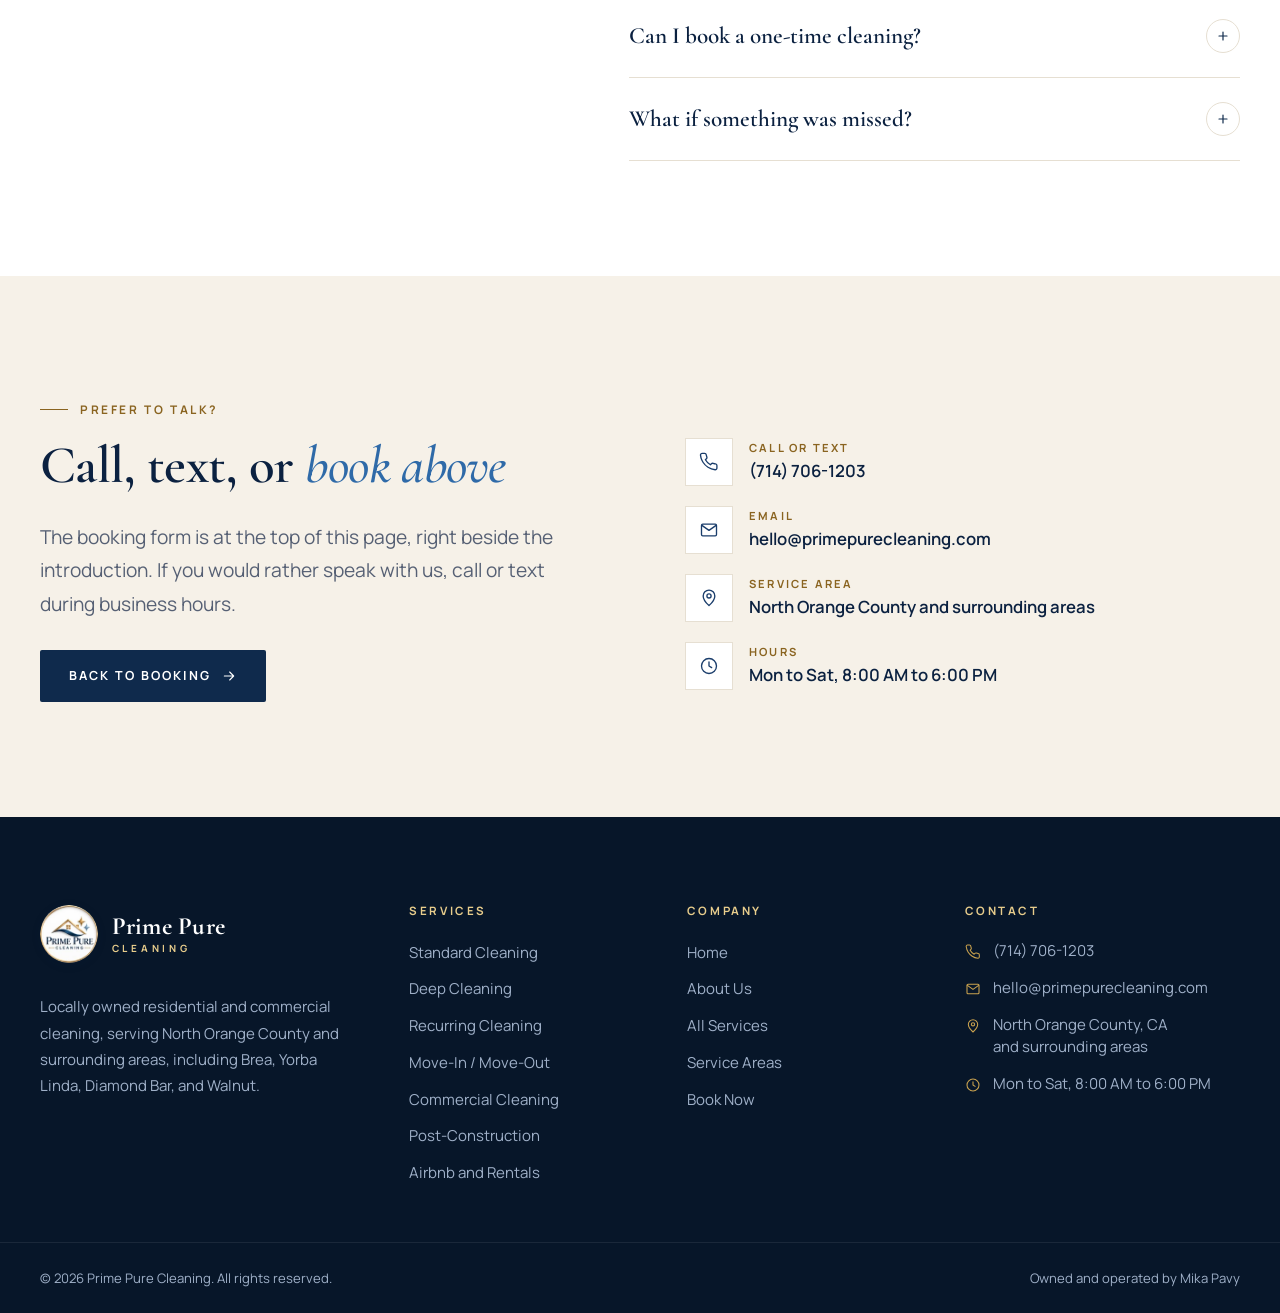
==== commit 979a6792: "Let the booking form scroll inside a fixed-height iframe Co-authored-by: Cursor <cursoragent@cursor." ====
--- a/index.html
+++ b/index.html
@@ -33,7 +33,7 @@
 <link rel="preconnect" href="https://fonts.googleapis.com">
 <link rel="preconnect" href="https://fonts.gstatic.com" crossorigin>
 <link rel="stylesheet" href="https://fonts.googleapis.com/css2?family=Cormorant+Garamond:ital,wght@0,500;0,600;0,700;1,500;1,600&family=Manrope:wght@400;500;600;700&display=swap">
-<link rel="stylesheet" href="/assets/css/styles.css?v=2">
+<link rel="stylesheet" href="/assets/css/styles.css?v=3">
 <script>document.documentElement.classList.add("js")</script>
 <script type="application/ld+json">{"@context":"https://schema.org","@type":"LocalBusiness","@id":"https://primepurecleaning.com/#business","name":"Prime Pure Cleaning","description":"Residential and commercial cleaning company serving North Orange County, California and surrounding areas, including Brea, Yorba Linda, Diamond Bar, and Walnut.","url":"https://primepurecleaning.com/","logo":"https://primepurecleaning.com/assets/img/logo-320.png","image":"https://primepurecleaning.com/assets/img/og-image.jpg","telephone":"+17147061203","email":"hello@primepurecleaning.com","priceRange":"$$","founder":{"@type":"Person","name":"Mika Pavy"},"address":{"@type":"PostalAddress","addressRegion":"CA","addressCountry":"US"},"areaServed":[{"@type":"AdministrativeArea","name":"North Orange County, CA"},{"@type":"City","name":"Brea, CA"},{"@type":"City","name":"Yorba Linda, CA"},{"@type":"City","name":"Diamond Bar, CA"},{"@type":"City","name":"Walnut, CA"},{"@type":"City","name":"Fullerton, CA"},{"@type":"City","name":"Placentia, CA"},{"@type":"City","name":"La Habra, CA"},{"@type":"City","name":"Anaheim Hills, CA"},{"@type":"City","name":"Chino Hills, CA"},{"@type":"City","name":"Rowland Heights, CA"}],"openingHoursSpecification":[{"@type":"OpeningHoursSpecification","dayOfWeek":["Monday","Tuesday","Wednesday","Thursday","Friday","Saturday"],"opens":"08:00","closes":"18:00"}],"hasOfferCatalog":{"@type":"OfferCatalog","name":"Cleaning Services","itemListElement":[{"@type":"Offer","itemOffered":{"@type":"Service","name":"Standard Cleaning","url":"https://primepurecleaning.com/services/standard-cleaning/"}},{"@type":"Offer","itemOffered":{"@type":"Service","name":"Deep Cleaning","url":"https://primepurecleaning.com/services/deep-cleaning/"}},{"@type":"Offer","itemOffered":{"@type":"Service","name":"Recurring Cleaning","url":"https://primepurecleaning.com/services/recurring-cleaning/"}},{"@type":"Offer","itemOffered":{"@type":"Service","name":"Move-In and Move-Out Cleaning","url":"https://primepurecleaning.com/services/move-in-move-out-cleaning/"}},{"@type":"Offer","itemOffered":{"@type":"Service","name":"Commercial Cleaning","url":"https://primepurecleaning.com/services/commercial-cleaning/"}},{"@type":"Offer","itemOffered":{"@type":"Service","name":"Post-Construction Cleaning","url":"https://primepurecleaning.com/services/post-construction-cleaning/"}},{"@type":"Offer","itemOffered":{"@type":"Service","name":"Airbnb and Vacation Rental Cleaning","url":"https://primepurecleaning.com/services/airbnb-vacation-rental-cleaning/"}}]}}</script>
 <script type="application/ld+json">{"@context":"https://schema.org","@type":"FAQPage","mainEntity":[{"@type":"Question","name":"What areas do you serve?","acceptedAnswer":{"@type":"Answer","text":"We serve North Orange County and surrounding areas, especially Brea, Yorba Linda, Diamond Bar, and Walnut, along with Fullerton, Placentia, La Habra, Anaheim Hills, Chino Hills, and Rowland Heights. If you are just outside these areas, contact us and we will do our best to help."}},{"@type":"Question","name":"Do you bring your own cleaning supplies?","acceptedAnswer":{"@type":"Answer","text":"Yes. We arrive with professional supplies and equipment. If you would like us to use specific products in your home, just let us know."}},{"@type":"Question","name":"How is pricing determined?","acceptedAnswer":{"@type":"Answer","text":"Every space is different, so we quote based on the size of your home or business, its condition, and the service you choose. You will always receive a clear price before any work begins."}},{"@type":"Question","name":"Do I need to be home during the cleaning?","acceptedAnswer":{"@type":"Answer","text":"No. Many clients share a door code, lockbox, or spare key. We confirm when we arrive and let you know as soon as the clean is complete."}},{"@type":"Question","name":"Can I book a one-time cleaning?","acceptedAnswer":{"@type":"Answer","text":"Absolutely. Many clients start with a one-time standard or deep clean, and you can switch to a recurring plan at any time."}},{"@type":"Question","name":"What if something was missed?","acceptedAnswer":{"@type":"Answer","text":"Your satisfaction matters to us. If anything is not right, contact us within 24 hours and we will come back to take care of it."}}]}</script>
@@ -131,8 +131,7 @@
 </ul>
 </div>
 <div class="book-card" id="book">
-<iframe src="https://primepurecleaningco.bookingkoala.com/booknow?embed=true" title="Book a cleaning with Prime Pure Cleaning" style="border:none;height:1000px" width="100%" scrolling="no"></iframe>
-<script src="https://primepurecleaningco.bookingkoala.com/resources/embed.js" defer></script>
+<iframe src="https://primepurecleaningco.bookingkoala.com/booknow?embed=true" title="Book a cleaning with Prime Pure Cleaning" width="100%" scrolling="yes"></iframe>
 </div>
 </div>
 </section>
@@ -401,6 +400,6 @@
 <a class="btn btn--outline" href="tel:+17147061203"><svg viewBox="0 0 24 24" fill="none" stroke="currentColor" stroke-width="1.6" stroke-linecap="round" stroke-linejoin="round" aria-hidden="true" focusable="false"><path d="M21.5 16.4v2.9a2 2 0 0 1-2.2 2 19.6 19.6 0 0 1-8.5-3 19.3 19.3 0 0 1-6-6A19.6 19.6 0 0 1 1.8 3.8 2 2 0 0 1 3.8 1.6h2.9a2 2 0 0 1 2 1.7c.1.9.4 1.8.7 2.7a2 2 0 0 1-.5 2.1L7.7 9.3a16 16 0 0 0 6 6l1.2-1.2a2 2 0 0 1 2.1-.5c.9.3 1.8.6 2.7.7a2 2 0 0 1 1.8 2.1z"/></svg>Call Now</a>
 <a class="btn btn--primary" href="/#book">Book Now</a>
 </div>
-<script src="/assets/js/main.js?v=2" defer></script>
+<script src="/assets/js/main.js?v=3" defer></script>
 </body>
 </html>
--- a/assets/css/styles.css
+++ b/assets/css/styles.css
@@ -257,9 +257,9 @@
 .hero { position: relative; background: var(--cream-100); overflow: hidden; }
 .hero--book { overflow: visible; }
 .hero--book .container { align-items: start; grid-template-columns: minmax(0, .92fr) minmax(0, 1.08fr); }
-.book-card { background: var(--white); border: 1px solid var(--line); box-shadow: var(--shadow-lg); position: relative; }
+.book-card { background: var(--white); border: 1px solid var(--line); box-shadow: var(--shadow-lg); position: relative; height: calc(100dvh - var(--header-h) - 2.5rem); }
 .book-card::after { content: ""; position: absolute; top: -12px; right: -12px; width: 56px; height: 56px; border-top: 1px solid var(--gold-500); border-right: 1px solid var(--gold-500); pointer-events: none; }
-.book-card iframe { display: block; width: 100%; max-width: 100%; background: var(--white); }
+.book-card iframe { display: block; width: 100%; height: 100%; border: 0; background: var(--white); }
 @media (min-width: 1024px) {
   .hero--book .container > div:first-child { position: sticky; top: calc(var(--header-h) + 28px); }
 }
@@ -631,6 +631,7 @@
   .area-list li { font-size: .92rem; padding: .8rem 0; }
   .form-grid { grid-template-columns: 1fr; }
   .form-card::after, .book-card::after { top: -8px; right: -8px; width: 40px; height: 40px; }
+  .book-card { height: calc(100dvh - var(--header-h) - 6.5rem); }
   .faq details p { padding-right: 0; }
   .faq summary { padding: 1.25rem 0; }
   .cta-band .container { flex-direction: column; align-items: flex-start; }
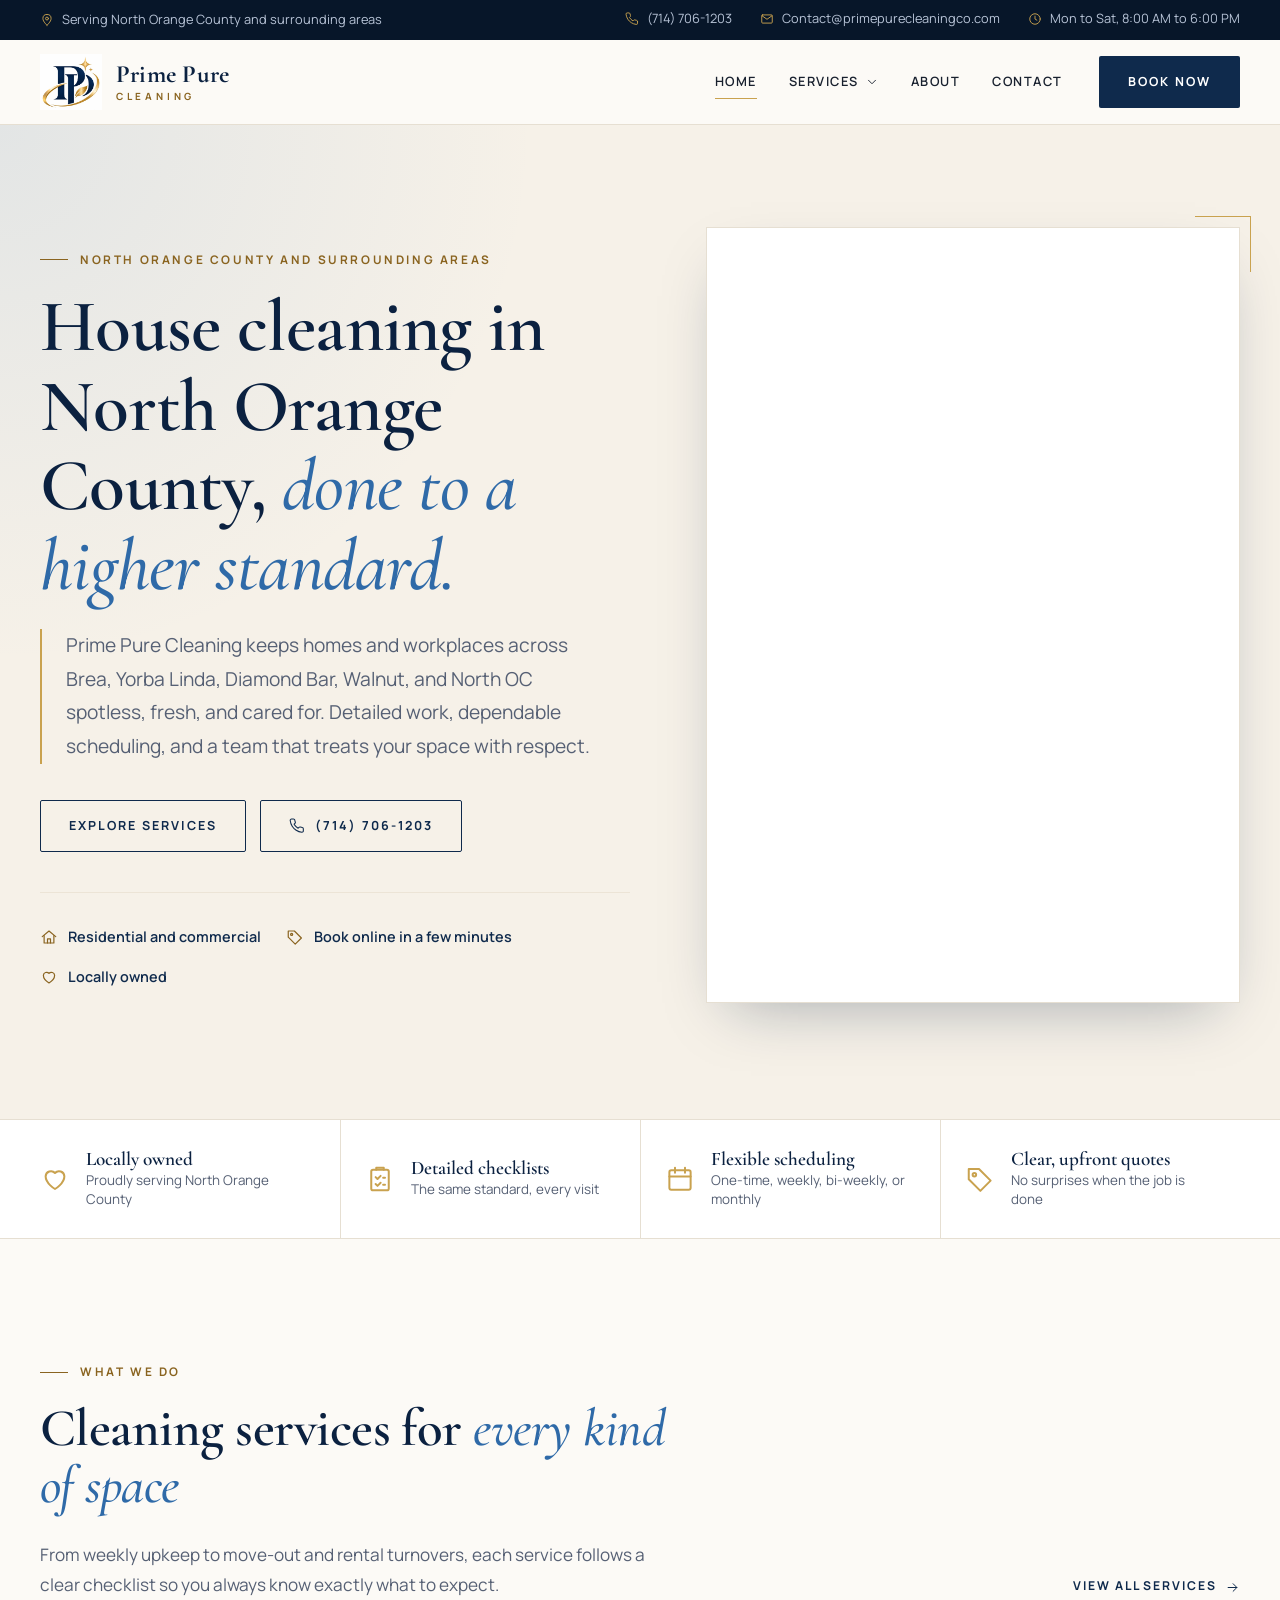
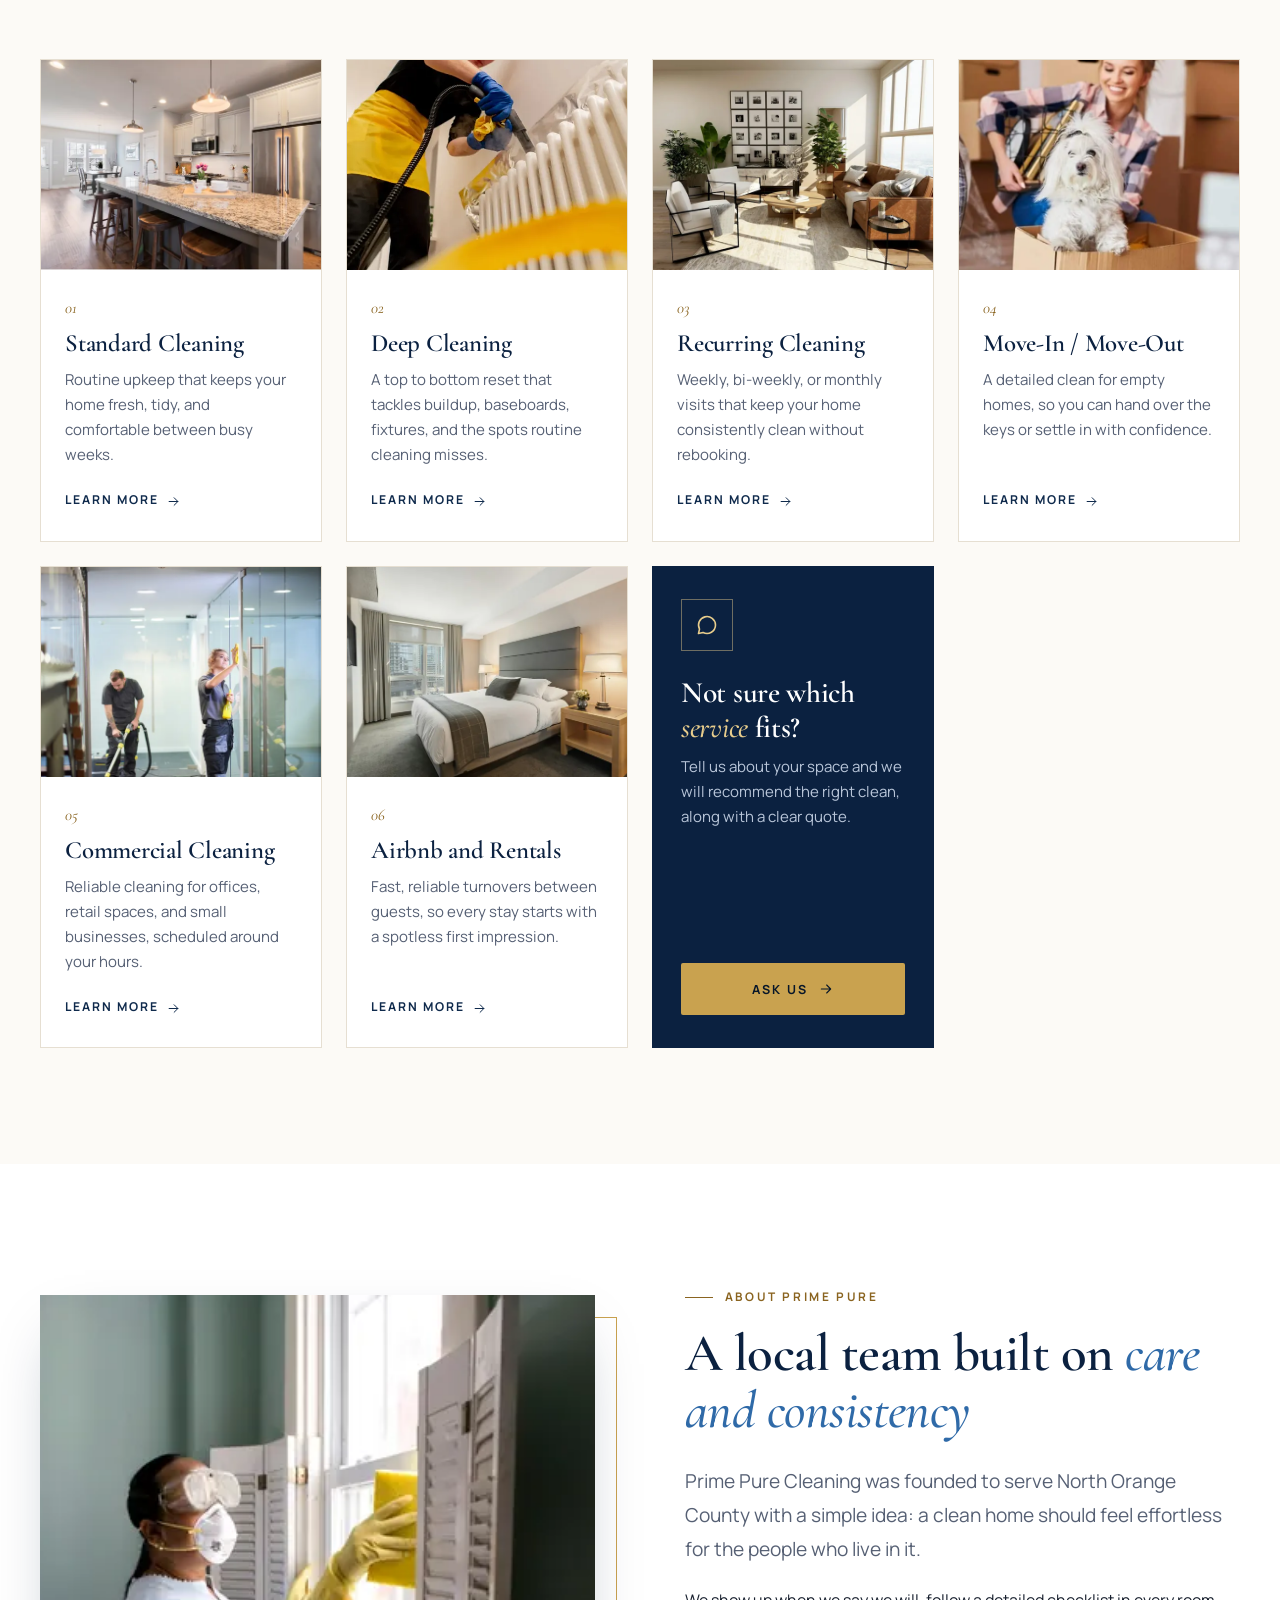
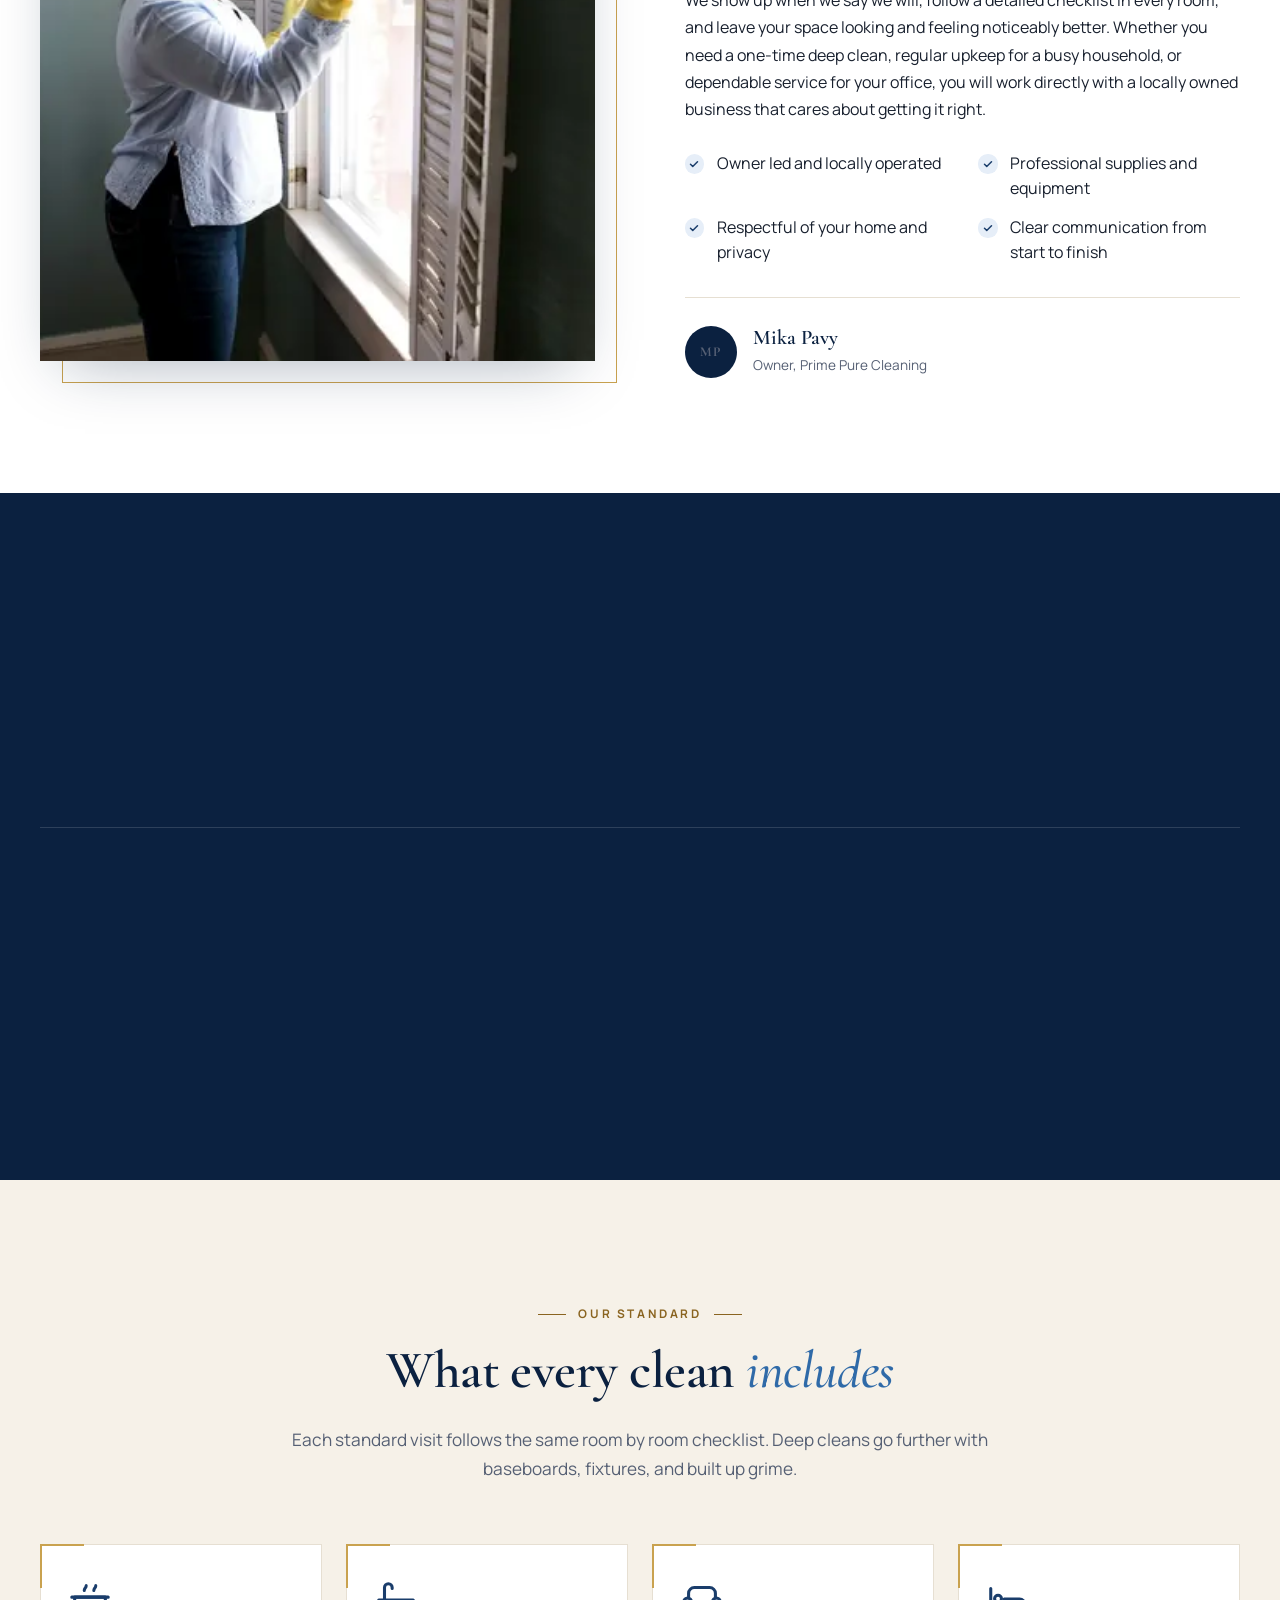
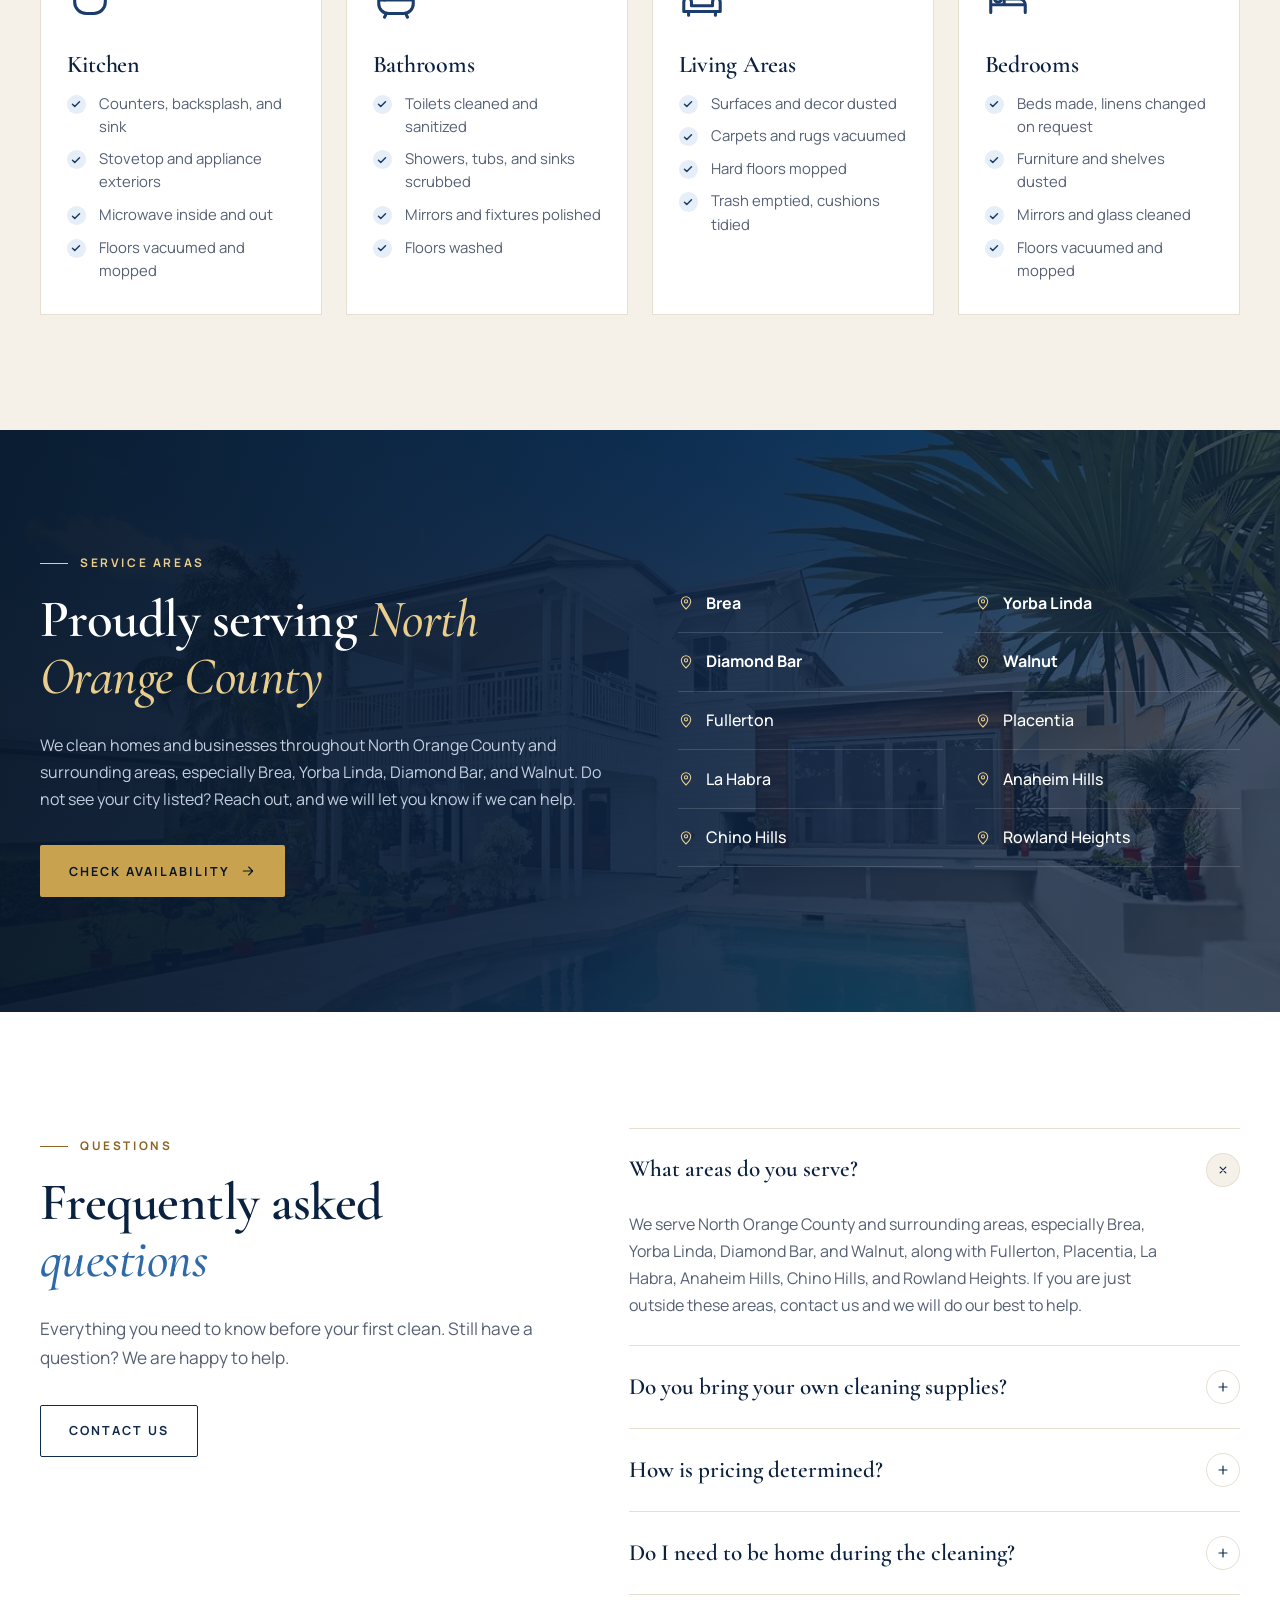
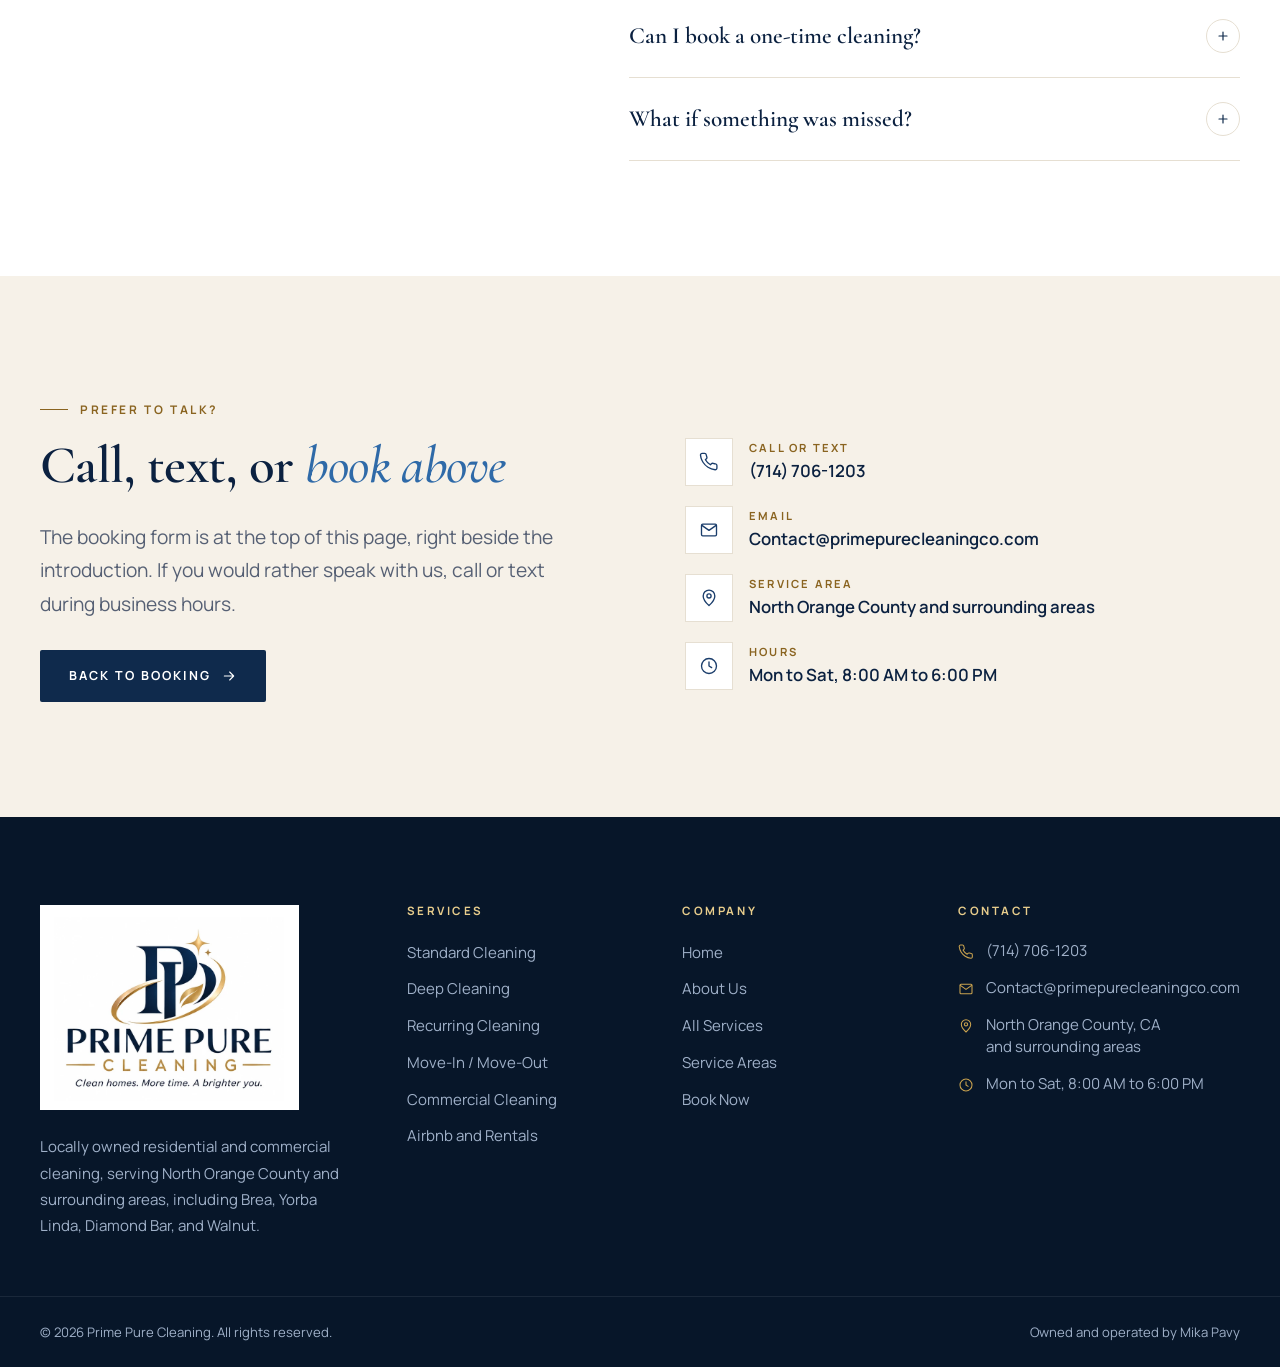
==== commit a1689ffd: "Update the logo and email, and remove post-construction cleaning Co-authored-by: Cursor <cursoragent" ====
--- a/index.html
+++ b/index.html
@@ -4,7 +4,7 @@
 <meta charset="utf-8">
 <meta name="viewport" content="width=device-width, initial-scale=1, viewport-fit=cover">
 <title>Prime Pure Cleaning | House Cleaning in North Orange County, CA</title>
-<meta name="description" content="Professional house and commercial cleaning in North Orange County, including Brea, Yorba Linda, Diamond Bar, and Walnut. Standard, deep, recurring, move-out, post-construction, and Airbnb cleaning. Book online.">
+<meta name="description" content="Professional house and commercial cleaning in North Orange County, including Brea, Yorba Linda, Diamond Bar, and Walnut. Standard, deep, recurring, move-out, commercial, and Airbnb cleaning. Book online.">
 <meta name="robots" content="index, follow">
 <link rel="canonical" href="https://primepurecleaning.com/">
 <meta name="author" content="Prime Pure Cleaning">
@@ -16,7 +16,7 @@
 <meta property="og:site_name" content="Prime Pure Cleaning">
 <meta property="og:locale" content="en_US">
 <meta property="og:title" content="Prime Pure Cleaning | House Cleaning in North Orange County, CA">
-<meta property="og:description" content="Professional house and commercial cleaning in North Orange County, including Brea, Yorba Linda, Diamond Bar, and Walnut. Standard, deep, recurring, move-out, post-construction, and Airbnb cleaning. Book online.">
+<meta property="og:description" content="Professional house and commercial cleaning in North Orange County, including Brea, Yorba Linda, Diamond Bar, and Walnut. Standard, deep, recurring, move-out, commercial, and Airbnb cleaning. Book online.">
 <meta property="og:url" content="https://primepurecleaning.com/">
 <meta property="og:image" content="https://primepurecleaning.com/assets/img/og-image.jpg">
 <meta property="og:image:width" content="1200">
@@ -24,18 +24,19 @@
 <meta property="og:image:alt" content="Prime Pure Cleaning logo, serving North Orange County, California">
 <meta name="twitter:card" content="summary_large_image">
 <meta name="twitter:title" content="Prime Pure Cleaning | House Cleaning in North Orange County, CA">
-<meta name="twitter:description" content="Professional house and commercial cleaning in North Orange County, including Brea, Yorba Linda, Diamond Bar, and Walnut. Standard, deep, recurring, move-out, post-construction, and Airbnb cleaning. Book online.">
+<meta name="twitter:description" content="Professional house and commercial cleaning in North Orange County, including Brea, Yorba Linda, Diamond Bar, and Walnut. Standard, deep, recurring, move-out, commercial, and Airbnb cleaning. Book online.">
 <meta name="twitter:image" content="https://primepurecleaning.com/assets/img/og-image.jpg">
 <link rel="icon" href="/favicon.ico" sizes="48x48">
-<link rel="icon" href="/favicon.svg" type="image/svg+xml">
+<link rel="icon" href="/favicon-32.png" type="image/png" sizes="32x32">
+<link rel="icon" href="/favicon-192.png" type="image/png" sizes="192x192">
 <link rel="apple-touch-icon" href="/apple-touch-icon.png">
 <link rel="manifest" href="/site.webmanifest">
 <link rel="preconnect" href="https://fonts.googleapis.com">
 <link rel="preconnect" href="https://fonts.gstatic.com" crossorigin>
 <link rel="stylesheet" href="https://fonts.googleapis.com/css2?family=Cormorant+Garamond:ital,wght@0,500;0,600;0,700;1,500;1,600&family=Manrope:wght@400;500;600;700&display=swap">
-<link rel="stylesheet" href="/assets/css/styles.css?v=3">
+<link rel="stylesheet" href="/assets/css/styles.css?v=4">
 <script>document.documentElement.classList.add("js")</script>
-<script type="application/ld+json">{"@context":"https://schema.org","@type":"LocalBusiness","@id":"https://primepurecleaning.com/#business","name":"Prime Pure Cleaning","description":"Residential and commercial cleaning company serving North Orange County, California and surrounding areas, including Brea, Yorba Linda, Diamond Bar, and Walnut.","url":"https://primepurecleaning.com/","logo":"https://primepurecleaning.com/assets/img/logo-320.png","image":"https://primepurecleaning.com/assets/img/og-image.jpg","telephone":"+17147061203","email":"hello@primepurecleaning.com","priceRange":"$$","founder":{"@type":"Person","name":"Mika Pavy"},"address":{"@type":"PostalAddress","addressRegion":"CA","addressCountry":"US"},"areaServed":[{"@type":"AdministrativeArea","name":"North Orange County, CA"},{"@type":"City","name":"Brea, CA"},{"@type":"City","name":"Yorba Linda, CA"},{"@type":"City","name":"Diamond Bar, CA"},{"@type":"City","name":"Walnut, CA"},{"@type":"City","name":"Fullerton, CA"},{"@type":"City","name":"Placentia, CA"},{"@type":"City","name":"La Habra, CA"},{"@type":"City","name":"Anaheim Hills, CA"},{"@type":"City","name":"Chino Hills, CA"},{"@type":"City","name":"Rowland Heights, CA"}],"openingHoursSpecification":[{"@type":"OpeningHoursSpecification","dayOfWeek":["Monday","Tuesday","Wednesday","Thursday","Friday","Saturday"],"opens":"08:00","closes":"18:00"}],"hasOfferCatalog":{"@type":"OfferCatalog","name":"Cleaning Services","itemListElement":[{"@type":"Offer","itemOffered":{"@type":"Service","name":"Standard Cleaning","url":"https://primepurecleaning.com/services/standard-cleaning/"}},{"@type":"Offer","itemOffered":{"@type":"Service","name":"Deep Cleaning","url":"https://primepurecleaning.com/services/deep-cleaning/"}},{"@type":"Offer","itemOffered":{"@type":"Service","name":"Recurring Cleaning","url":"https://primepurecleaning.com/services/recurring-cleaning/"}},{"@type":"Offer","itemOffered":{"@type":"Service","name":"Move-In and Move-Out Cleaning","url":"https://primepurecleaning.com/services/move-in-move-out-cleaning/"}},{"@type":"Offer","itemOffered":{"@type":"Service","name":"Commercial Cleaning","url":"https://primepurecleaning.com/services/commercial-cleaning/"}},{"@type":"Offer","itemOffered":{"@type":"Service","name":"Post-Construction Cleaning","url":"https://primepurecleaning.com/services/post-construction-cleaning/"}},{"@type":"Offer","itemOffered":{"@type":"Service","name":"Airbnb and Vacation Rental Cleaning","url":"https://primepurecleaning.com/services/airbnb-vacation-rental-cleaning/"}}]}}</script>
+<script type="application/ld+json">{"@context":"https://schema.org","@type":"LocalBusiness","@id":"https://primepurecleaning.com/#business","name":"Prime Pure Cleaning","description":"Residential and commercial cleaning company serving North Orange County, California and surrounding areas, including Brea, Yorba Linda, Diamond Bar, and Walnut.","url":"https://primepurecleaning.com/","logo":"https://primepurecleaning.com/assets/img/logo-320.png","image":"https://primepurecleaning.com/assets/img/og-image.jpg","telephone":"+17147061203","email":"Contact@primepurecleaningco.com","priceRange":"$$","founder":{"@type":"Person","name":"Mika Pavy"},"address":{"@type":"PostalAddress","addressRegion":"CA","addressCountry":"US"},"areaServed":[{"@type":"AdministrativeArea","name":"North Orange County, CA"},{"@type":"City","name":"Brea, CA"},{"@type":"City","name":"Yorba Linda, CA"},{"@type":"City","name":"Diamond Bar, CA"},{"@type":"City","name":"Walnut, CA"},{"@type":"City","name":"Fullerton, CA"},{"@type":"City","name":"Placentia, CA"},{"@type":"City","name":"La Habra, CA"},{"@type":"City","name":"Anaheim Hills, CA"},{"@type":"City","name":"Chino Hills, CA"},{"@type":"City","name":"Rowland Heights, CA"}],"openingHoursSpecification":[{"@type":"OpeningHoursSpecification","dayOfWeek":["Monday","Tuesday","Wednesday","Thursday","Friday","Saturday"],"opens":"08:00","closes":"18:00"}],"hasOfferCatalog":{"@type":"OfferCatalog","name":"Cleaning Services","itemListElement":[{"@type":"Offer","itemOffered":{"@type":"Service","name":"Standard Cleaning","url":"https://primepurecleaning.com/services/standard-cleaning/"}},{"@type":"Offer","itemOffered":{"@type":"Service","name":"Deep Cleaning","url":"https://primepurecleaning.com/services/deep-cleaning/"}},{"@type":"Offer","itemOffered":{"@type":"Service","name":"Recurring Cleaning","url":"https://primepurecleaning.com/services/recurring-cleaning/"}},{"@type":"Offer","itemOffered":{"@type":"Service","name":"Move-In and Move-Out Cleaning","url":"https://primepurecleaning.com/services/move-in-move-out-cleaning/"}},{"@type":"Offer","itemOffered":{"@type":"Service","name":"Commercial Cleaning","url":"https://primepurecleaning.com/services/commercial-cleaning/"}},{"@type":"Offer","itemOffered":{"@type":"Service","name":"Airbnb and Vacation Rental Cleaning","url":"https://primepurecleaning.com/services/airbnb-vacation-rental-cleaning/"}}]}}</script>
 <script type="application/ld+json">{"@context":"https://schema.org","@type":"FAQPage","mainEntity":[{"@type":"Question","name":"What areas do you serve?","acceptedAnswer":{"@type":"Answer","text":"We serve North Orange County and surrounding areas, especially Brea, Yorba Linda, Diamond Bar, and Walnut, along with Fullerton, Placentia, La Habra, Anaheim Hills, Chino Hills, and Rowland Heights. If you are just outside these areas, contact us and we will do our best to help."}},{"@type":"Question","name":"Do you bring your own cleaning supplies?","acceptedAnswer":{"@type":"Answer","text":"Yes. We arrive with professional supplies and equipment. If you would like us to use specific products in your home, just let us know."}},{"@type":"Question","name":"How is pricing determined?","acceptedAnswer":{"@type":"Answer","text":"Every space is different, so we quote based on the size of your home or business, its condition, and the service you choose. You will always receive a clear price before any work begins."}},{"@type":"Question","name":"Do I need to be home during the cleaning?","acceptedAnswer":{"@type":"Answer","text":"No. Many clients share a door code, lockbox, or spare key. We confirm when we arrive and let you know as soon as the clean is complete."}},{"@type":"Question","name":"Can I book a one-time cleaning?","acceptedAnswer":{"@type":"Answer","text":"Absolutely. Many clients start with a one-time standard or deep clean, and you can switch to a recurring plan at any time."}},{"@type":"Question","name":"What if something was missed?","acceptedAnswer":{"@type":"Answer","text":"Your satisfaction matters to us. If anything is not right, contact us within 24 hours and we will come back to take care of it."}}]}</script>
 <script type="application/ld+json">{"@context":"https://schema.org","@type":"WebSite","name":"Prime Pure Cleaning","url":"https://primepurecleaning.com/"}</script>
 </head>
@@ -46,7 +47,7 @@
 <span><svg viewBox="0 0 24 24" fill="none" stroke="currentColor" stroke-width="1.6" stroke-linecap="round" stroke-linejoin="round" aria-hidden="true" focusable="false"><path d="M12 21s-7-6.1-7-11.5a7 7 0 0 1 14 0C19 14.9 12 21 12 21z"/><circle cx="12" cy="9.5" r="2.5"/></svg>Serving North Orange County and surrounding areas</span>
 <ul>
 <li><a href="tel:+17147061203"><svg viewBox="0 0 24 24" fill="none" stroke="currentColor" stroke-width="1.6" stroke-linecap="round" stroke-linejoin="round" aria-hidden="true" focusable="false"><path d="M21.5 16.4v2.9a2 2 0 0 1-2.2 2 19.6 19.6 0 0 1-8.5-3 19.3 19.3 0 0 1-6-6A19.6 19.6 0 0 1 1.8 3.8 2 2 0 0 1 3.8 1.6h2.9a2 2 0 0 1 2 1.7c.1.9.4 1.8.7 2.7a2 2 0 0 1-.5 2.1L7.7 9.3a16 16 0 0 0 6 6l1.2-1.2a2 2 0 0 1 2.1-.5c.9.3 1.8.6 2.7.7a2 2 0 0 1 1.8 2.1z"/></svg>(714) 706-1203</a></li>
-<li><a href="mailto:hello@primepurecleaning.com"><svg viewBox="0 0 24 24" fill="none" stroke="currentColor" stroke-width="1.6" stroke-linecap="round" stroke-linejoin="round" aria-hidden="true" focusable="false"><rect x="3" y="5" width="18" height="14" rx="1.5"/><path d="M3.5 6.5l8.5 6 8.5-6"/></svg>hello@primepurecleaning.com</a></li>
+<li><a href="mailto:Contact@primepurecleaningco.com"><svg viewBox="0 0 24 24" fill="none" stroke="currentColor" stroke-width="1.6" stroke-linecap="round" stroke-linejoin="round" aria-hidden="true" focusable="false"><rect x="3" y="5" width="18" height="14" rx="1.5"/><path d="M3.5 6.5l8.5 6 8.5-6"/></svg>Contact@primepurecleaningco.com</a></li>
 <li><span><svg viewBox="0 0 24 24" fill="none" stroke="currentColor" stroke-width="1.6" stroke-linecap="round" stroke-linejoin="round" aria-hidden="true" focusable="false"><circle cx="12" cy="12" r="9"/><path d="M12 7v5l3.2 2"/></svg>Mon to Sat, 8:00 AM to 6:00 PM</span></li>
 </ul>
 </div>
@@ -54,7 +55,7 @@
 <header class="site-header">
 <div class="container">
 <a class="brand" href="/" aria-label="Prime Pure Cleaning home">
-<img src="/assets/img/logo-128.webp" width="128" height="128" alt="">
+<img src="/assets/img/logo-mark.webp" width="454" height="408" alt="">
 <span class="brand__text"><span class="brand__name">Prime Pure</span><span class="brand__tag">Cleaning</span></span>
 </a>
 <nav class="nav" aria-label="Main">
@@ -68,7 +69,6 @@
 <a href="/services/recurring-cleaning/"><strong>Recurring Cleaning</strong><small>Weekly, bi-weekly, or monthly visits that keep your home consistently clean without rebooking.</small></a>
 <a href="/services/move-in-move-out-cleaning/"><strong>Move-In / Move-Out</strong><small>A detailed clean for empty homes, so you can hand over the keys or settle in with confidence.</small></a>
 <a href="/services/commercial-cleaning/"><strong>Commercial Cleaning</strong><small>Reliable cleaning for offices, retail spaces, and small businesses, scheduled around your hours.</small></a>
-<a href="/services/post-construction-cleaning/"><strong>Post-Construction</strong><small>Detailed removal of dust, debris, and residue so new or renovated spaces are ready to enjoy.</small></a>
 <a href="/services/airbnb-vacation-rental-cleaning/"><strong>Airbnb and Rentals</strong><small>Fast, reliable turnovers between guests, so every stay starts with a spotless first impression.</small></a>
 <a class="dropdown__all text-link" href="/services/"><span>View all services</span><svg viewBox="0 0 24 24" fill="none" stroke="currentColor" stroke-width="1.6" stroke-linecap="round" stroke-linejoin="round" aria-hidden="true" focusable="false"><path d="M5 12h14M13 6l6 6-6 6"/></svg></a>
 </div>
@@ -86,7 +86,7 @@
 <div class="drawer__panel" role="dialog" aria-modal="true" aria-label="Menu">
 <div class="drawer__head">
 <a class="brand" href="/" aria-label="Prime Pure Cleaning home">
-<img src="/assets/img/logo-128.webp" width="128" height="128" alt="">
+<img src="/assets/img/logo-mark.webp" width="454" height="408" alt="">
 <span class="brand__text"><span class="brand__name">Prime Pure</span><span class="brand__tag">Cleaning</span></span>
 </a>
 <button class="nav-toggle drawer__close" type="button" aria-label="Close menu" data-close style="display:inline-flex"><svg viewBox="0 0 24 24" fill="none" stroke="currentColor" stroke-width="1.6" stroke-linecap="round" stroke-linejoin="round" aria-hidden="true" focusable="false"><path d="M6 6l12 12M18 6L6 18"/></svg></button>
@@ -100,7 +100,6 @@
 <a href="/services/recurring-cleaning/">Recurring Cleaning<svg viewBox="0 0 24 24" fill="none" stroke="currentColor" stroke-width="1.6" stroke-linecap="round" stroke-linejoin="round" aria-hidden="true" focusable="false"><path d="M9 6l6 6-6 6"/></svg></a>
 <a href="/services/move-in-move-out-cleaning/">Move-In / Move-Out<svg viewBox="0 0 24 24" fill="none" stroke="currentColor" stroke-width="1.6" stroke-linecap="round" stroke-linejoin="round" aria-hidden="true" focusable="false"><path d="M9 6l6 6-6 6"/></svg></a>
 <a href="/services/commercial-cleaning/">Commercial Cleaning<svg viewBox="0 0 24 24" fill="none" stroke="currentColor" stroke-width="1.6" stroke-linecap="round" stroke-linejoin="round" aria-hidden="true" focusable="false"><path d="M9 6l6 6-6 6"/></svg></a>
-<a href="/services/post-construction-cleaning/">Post-Construction<svg viewBox="0 0 24 24" fill="none" stroke="currentColor" stroke-width="1.6" stroke-linecap="round" stroke-linejoin="round" aria-hidden="true" focusable="false"><path d="M9 6l6 6-6 6"/></svg></a>
 <a href="/services/airbnb-vacation-rental-cleaning/">Airbnb and Rentals<svg viewBox="0 0 24 24" fill="none" stroke="currentColor" stroke-width="1.6" stroke-linecap="round" stroke-linejoin="round" aria-hidden="true" focusable="false"><path d="M9 6l6 6-6 6"/></svg></a>
 <a href="/services/">All services<svg viewBox="0 0 24 24" fill="none" stroke="currentColor" stroke-width="1.6" stroke-linecap="round" stroke-linejoin="round" aria-hidden="true" focusable="false"><path d="M9 6l6 6-6 6"/></svg></a>
 </div>
@@ -153,7 +152,7 @@
 <div>
 <span class="eyebrow">What We Do</span>
 <h2 id="services-title">Cleaning services for <em>every kind of space</em></h2>
-<p>From weekly upkeep to post-renovation detail work, each service follows a clear checklist so you always know exactly what to expect.</p>
+<p>From weekly upkeep to move-out and rental turnovers, each service follows a clear checklist so you always know exactly what to expect.</p>
 </div>
 <a class="text-link" href="/services/"><span>View all services</span><svg viewBox="0 0 24 24" fill="none" stroke="currentColor" stroke-width="1.6" stroke-linecap="round" stroke-linejoin="round" aria-hidden="true" focusable="false"><path d="M5 12h14M13 6l6 6-6 6"/></svg></a>
 </div>
@@ -204,18 +203,9 @@
 </div>
 </article>
 <article class="card reveal">
-<div class="card__media"><img src="/assets/img/construction-vacuum-640.webp" srcset="/assets/img/construction-vacuum-640.webp 640w, /assets/img/construction-vacuum-1000.webp 1000w" sizes="(min-width: 1180px) 290px, (min-width: 768px) 50vw, 100vw" width="1000" height="668" alt="Cleaner vacuuming construction dust and debris from a concrete floor" loading="lazy" decoding="async"></div>
+<div class="card__media"><img src="/assets/img/rental-bedroom-640.webp" srcset="/assets/img/rental-bedroom-640.webp 640w, /assets/img/rental-bedroom-1200.webp 1200w" sizes="(min-width: 1180px) 290px, (min-width: 768px) 50vw, 100vw" width="1200" height="800" alt="Hotel style bed with crisp white linens in a vacation rental" loading="lazy" decoding="async"></div>
 <div class="card__body">
 <span class="card__num">06</span>
-<h3><a href="/services/post-construction-cleaning/">Post-Construction</a></h3>
-<p>Detailed removal of dust, debris, and residue so new or renovated spaces are ready to enjoy.</p>
-<span class="text-link"><span>Learn more</span><svg viewBox="0 0 24 24" fill="none" stroke="currentColor" stroke-width="1.6" stroke-linecap="round" stroke-linejoin="round" aria-hidden="true" focusable="false"><path d="M5 12h14M13 6l6 6-6 6"/></svg></span>
-</div>
-</article>
-<article class="card reveal">
-<div class="card__media"><img src="/assets/img/rental-bedroom-640.webp" srcset="/assets/img/rental-bedroom-640.webp 640w, /assets/img/rental-bedroom-1200.webp 1200w" sizes="(min-width: 1180px) 290px, (min-width: 768px) 50vw, 100vw" width="1200" height="800" alt="Hotel style bed with crisp white linens in a vacation rental" loading="lazy" decoding="async"></div>
-<div class="card__body">
-<span class="card__num">07</span>
 <h3><a href="/services/airbnb-vacation-rental-cleaning/">Airbnb and Rentals</a></h3>
 <p>Fast, reliable turnovers between guests, so every stay starts with a spotless first impression.</p>
 <span class="text-link"><span>Learn more</span><svg viewBox="0 0 24 24" fill="none" stroke="currentColor" stroke-width="1.6" stroke-linecap="round" stroke-linejoin="round" aria-hidden="true" focusable="false"><path d="M5 12h14M13 6l6 6-6 6"/></svg></span>
@@ -341,7 +331,7 @@
 </div>
 <div class="reveal"><ul class="contact-list">
 <li><span class="contact-list__icon"><svg viewBox="0 0 24 24" fill="none" stroke="currentColor" stroke-width="1.6" stroke-linecap="round" stroke-linejoin="round" aria-hidden="true" focusable="false"><path d="M21.5 16.4v2.9a2 2 0 0 1-2.2 2 19.6 19.6 0 0 1-8.5-3 19.3 19.3 0 0 1-6-6A19.6 19.6 0 0 1 1.8 3.8 2 2 0 0 1 3.8 1.6h2.9a2 2 0 0 1 2 1.7c.1.9.4 1.8.7 2.7a2 2 0 0 1-.5 2.1L7.7 9.3a16 16 0 0 0 6 6l1.2-1.2a2 2 0 0 1 2.1-.5c.9.3 1.8.6 2.7.7a2 2 0 0 1 1.8 2.1z"/></svg></span><div><small>Call or text</small><a href="tel:+17147061203">(714) 706-1203</a></div></li>
-<li><span class="contact-list__icon"><svg viewBox="0 0 24 24" fill="none" stroke="currentColor" stroke-width="1.6" stroke-linecap="round" stroke-linejoin="round" aria-hidden="true" focusable="false"><rect x="3" y="5" width="18" height="14" rx="1.5"/><path d="M3.5 6.5l8.5 6 8.5-6"/></svg></span><div><small>Email</small><a href="mailto:hello@primepurecleaning.com">hello@primepurecleaning.com</a></div></li>
+<li><span class="contact-list__icon"><svg viewBox="0 0 24 24" fill="none" stroke="currentColor" stroke-width="1.6" stroke-linecap="round" stroke-linejoin="round" aria-hidden="true" focusable="false"><rect x="3" y="5" width="18" height="14" rx="1.5"/><path d="M3.5 6.5l8.5 6 8.5-6"/></svg></span><div><small>Email</small><a href="mailto:Contact@primepurecleaningco.com">Contact@primepurecleaningco.com</a></div></li>
 <li><span class="contact-list__icon"><svg viewBox="0 0 24 24" fill="none" stroke="currentColor" stroke-width="1.6" stroke-linecap="round" stroke-linejoin="round" aria-hidden="true" focusable="false"><path d="M12 21s-7-6.1-7-11.5a7 7 0 0 1 14 0C19 14.9 12 21 12 21z"/><circle cx="12" cy="9.5" r="2.5"/></svg></span><div><small>Service area</small><span>North Orange County and surrounding areas</span></div></li>
 <li><span class="contact-list__icon"><svg viewBox="0 0 24 24" fill="none" stroke="currentColor" stroke-width="1.6" stroke-linecap="round" stroke-linejoin="round" aria-hidden="true" focusable="false"><circle cx="12" cy="12" r="9"/><path d="M12 7v5l3.2 2"/></svg></span><div><small>Hours</small><span>Mon to Sat, 8:00 AM to 6:00 PM</span></div></li>
 </ul></div>
@@ -351,9 +341,8 @@
 <footer class="site-footer">
 <div class="container footer-main">
 <div>
-<a class="brand" href="/" aria-label="Prime Pure Cleaning home">
-<img src="/assets/img/logo-128.webp" width="128" height="128" alt="">
-<span class="brand__text"><span class="brand__name">Prime Pure</span><span class="brand__tag">Cleaning</span></span>
+<a class="brand brand--lockup" href="/" aria-label="Prime Pure Cleaning home">
+<img src="/assets/img/logo-lockup.webp" width="640" height="512" alt="Prime Pure Cleaning. Clean homes. More time. A brighter you.">
 </a>
 <p class="footer-about">Locally owned residential and commercial cleaning, serving North Orange County and surrounding areas, including Brea, Yorba Linda, Diamond Bar, and Walnut.</p>
 </div>
@@ -365,7 +354,6 @@
 <li><a href="/services/recurring-cleaning/">Recurring Cleaning</a></li>
 <li><a href="/services/move-in-move-out-cleaning/">Move-In / Move-Out</a></li>
 <li><a href="/services/commercial-cleaning/">Commercial Cleaning</a></li>
-<li><a href="/services/post-construction-cleaning/">Post-Construction</a></li>
 <li><a href="/services/airbnb-vacation-rental-cleaning/">Airbnb and Rentals</a></li>
 </ul>
 </div>
@@ -383,7 +371,7 @@
 <h2>Contact</h2>
 <ul class="footer-contact">
 <li><svg viewBox="0 0 24 24" fill="none" stroke="currentColor" stroke-width="1.6" stroke-linecap="round" stroke-linejoin="round" aria-hidden="true" focusable="false"><path d="M21.5 16.4v2.9a2 2 0 0 1-2.2 2 19.6 19.6 0 0 1-8.5-3 19.3 19.3 0 0 1-6-6A19.6 19.6 0 0 1 1.8 3.8 2 2 0 0 1 3.8 1.6h2.9a2 2 0 0 1 2 1.7c.1.9.4 1.8.7 2.7a2 2 0 0 1-.5 2.1L7.7 9.3a16 16 0 0 0 6 6l1.2-1.2a2 2 0 0 1 2.1-.5c.9.3 1.8.6 2.7.7a2 2 0 0 1 1.8 2.1z"/></svg><a href="tel:+17147061203">(714) 706-1203</a></li>
-<li><svg viewBox="0 0 24 24" fill="none" stroke="currentColor" stroke-width="1.6" stroke-linecap="round" stroke-linejoin="round" aria-hidden="true" focusable="false"><rect x="3" y="5" width="18" height="14" rx="1.5"/><path d="M3.5 6.5l8.5 6 8.5-6"/></svg><a href="mailto:hello@primepurecleaning.com">hello@primepurecleaning.com</a></li>
+<li><svg viewBox="0 0 24 24" fill="none" stroke="currentColor" stroke-width="1.6" stroke-linecap="round" stroke-linejoin="round" aria-hidden="true" focusable="false"><rect x="3" y="5" width="18" height="14" rx="1.5"/><path d="M3.5 6.5l8.5 6 8.5-6"/></svg><a href="mailto:Contact@primepurecleaningco.com">Contact@primepurecleaningco.com</a></li>
 <li><svg viewBox="0 0 24 24" fill="none" stroke="currentColor" stroke-width="1.6" stroke-linecap="round" stroke-linejoin="round" aria-hidden="true" focusable="false"><path d="M12 21s-7-6.1-7-11.5a7 7 0 0 1 14 0C19 14.9 12 21 12 21z"/><circle cx="12" cy="9.5" r="2.5"/></svg><span>North Orange County, CA<br>and surrounding areas</span></li>
 <li><svg viewBox="0 0 24 24" fill="none" stroke="currentColor" stroke-width="1.6" stroke-linecap="round" stroke-linejoin="round" aria-hidden="true" focusable="false"><circle cx="12" cy="12" r="9"/><path d="M12 7v5l3.2 2"/></svg><span>Mon to Sat, 8:00 AM to 6:00 PM</span></li>
 </ul>
@@ -400,6 +388,6 @@
 <a class="btn btn--outline" href="tel:+17147061203"><svg viewBox="0 0 24 24" fill="none" stroke="currentColor" stroke-width="1.6" stroke-linecap="round" stroke-linejoin="round" aria-hidden="true" focusable="false"><path d="M21.5 16.4v2.9a2 2 0 0 1-2.2 2 19.6 19.6 0 0 1-8.5-3 19.3 19.3 0 0 1-6-6A19.6 19.6 0 0 1 1.8 3.8 2 2 0 0 1 3.8 1.6h2.9a2 2 0 0 1 2 1.7c.1.9.4 1.8.7 2.7a2 2 0 0 1-.5 2.1L7.7 9.3a16 16 0 0 0 6 6l1.2-1.2a2 2 0 0 1 2.1-.5c.9.3 1.8.6 2.7.7a2 2 0 0 1 1.8 2.1z"/></svg>Call Now</a>
 <a class="btn btn--primary" href="/#book">Book Now</a>
 </div>
-<script src="/assets/js/main.js?v=3" defer></script>
+<script src="/assets/js/main.js?v=4" defer></script>
 </body>
 </html>
--- a/assets/css/styles.css
+++ b/assets/css/styles.css
@@ -176,7 +176,9 @@
 .site-header .container { display: flex; align-items: center; justify-content: space-between; height: var(--header-h); gap: 1.5rem; }
 
 .brand { display: inline-flex; align-items: center; gap: .85rem; flex: none; }
-.brand img { width: 58px; height: 58px; border-radius: 50%; box-shadow: 0 2px 10px rgba(11, 33, 64, .12); }
+.brand img { height: 56px; width: auto; border-radius: 0; }
+.brand--lockup { background: var(--white); padding: .75rem .9rem .6rem; line-height: 0; }
+.brand--lockup img { width: 230px; height: auto; }
 .brand__text { display: flex; flex-direction: column; line-height: 1; }
 .brand__name { font-family: var(--font-serif); font-size: 1.55rem; font-weight: 700; color: var(--navy-900); letter-spacing: .01em; }
 .brand__tag { font-size: .62rem; font-weight: 700; letter-spacing: .38em; text-transform: uppercase; color: var(--gold-700); margin-top: .35rem; }
@@ -235,7 +237,7 @@
 }
 .drawer.is-open .drawer__panel { transform: none; }
 .drawer__head { display: flex; align-items: center; justify-content: space-between; padding: 1rem 1.25rem; border-bottom: 1px solid var(--line); }
-.drawer__head .brand img { width: 46px; height: 46px; }
+.drawer__head .brand img { height: 42px; width: auto; }
 .drawer__head .brand__name { font-size: 1.3rem; }
 .drawer__nav { padding: 1rem 1.25rem 2rem; flex: 1; }
 .drawer__nav { padding-block: .5rem 1.25rem; }
@@ -523,7 +525,7 @@
 .message-page { min-height: 60vh; display: grid; place-items: center; text-align: center; padding-block: var(--section); }
 .message-page .lead { max-width: 560px; margin: 0 auto 2.25rem; }
 .message-page .btn-row { justify-content: center; }
-.message-page__mark { width: 84px; height: 84px; margin: 0 auto 2rem; }
+.message-page__mark { width: 92px; height: auto; margin: 0 auto 2rem; }
 
 /* Footer */
 
@@ -565,7 +567,7 @@
   .topbar { display: none; }
   .nav { display: none; }
   .nav-toggle { display: inline-flex; }
-  .brand img { width: 50px; height: 50px; }
+  .brand img { height: 48px; width: auto; }
   .brand__name { font-size: 1.4rem; }
 
   .hero .container, .hero--book .container, .service-hero .container, .split, .split--wide-text, .areas .container, .quote, .included, .service-row { grid-template-columns: 1fr; }
@@ -651,6 +653,7 @@
 
 @media (max-width: 380px) {
   .brand__name { font-size: 1.2rem; }
-  .brand img { width: 44px; height: 44px; }
+  .brand img { height: 40px; width: auto; }
+  .brand--lockup img { width: 180px; }
   .area-list { grid-template-columns: 1fr; }
 }
